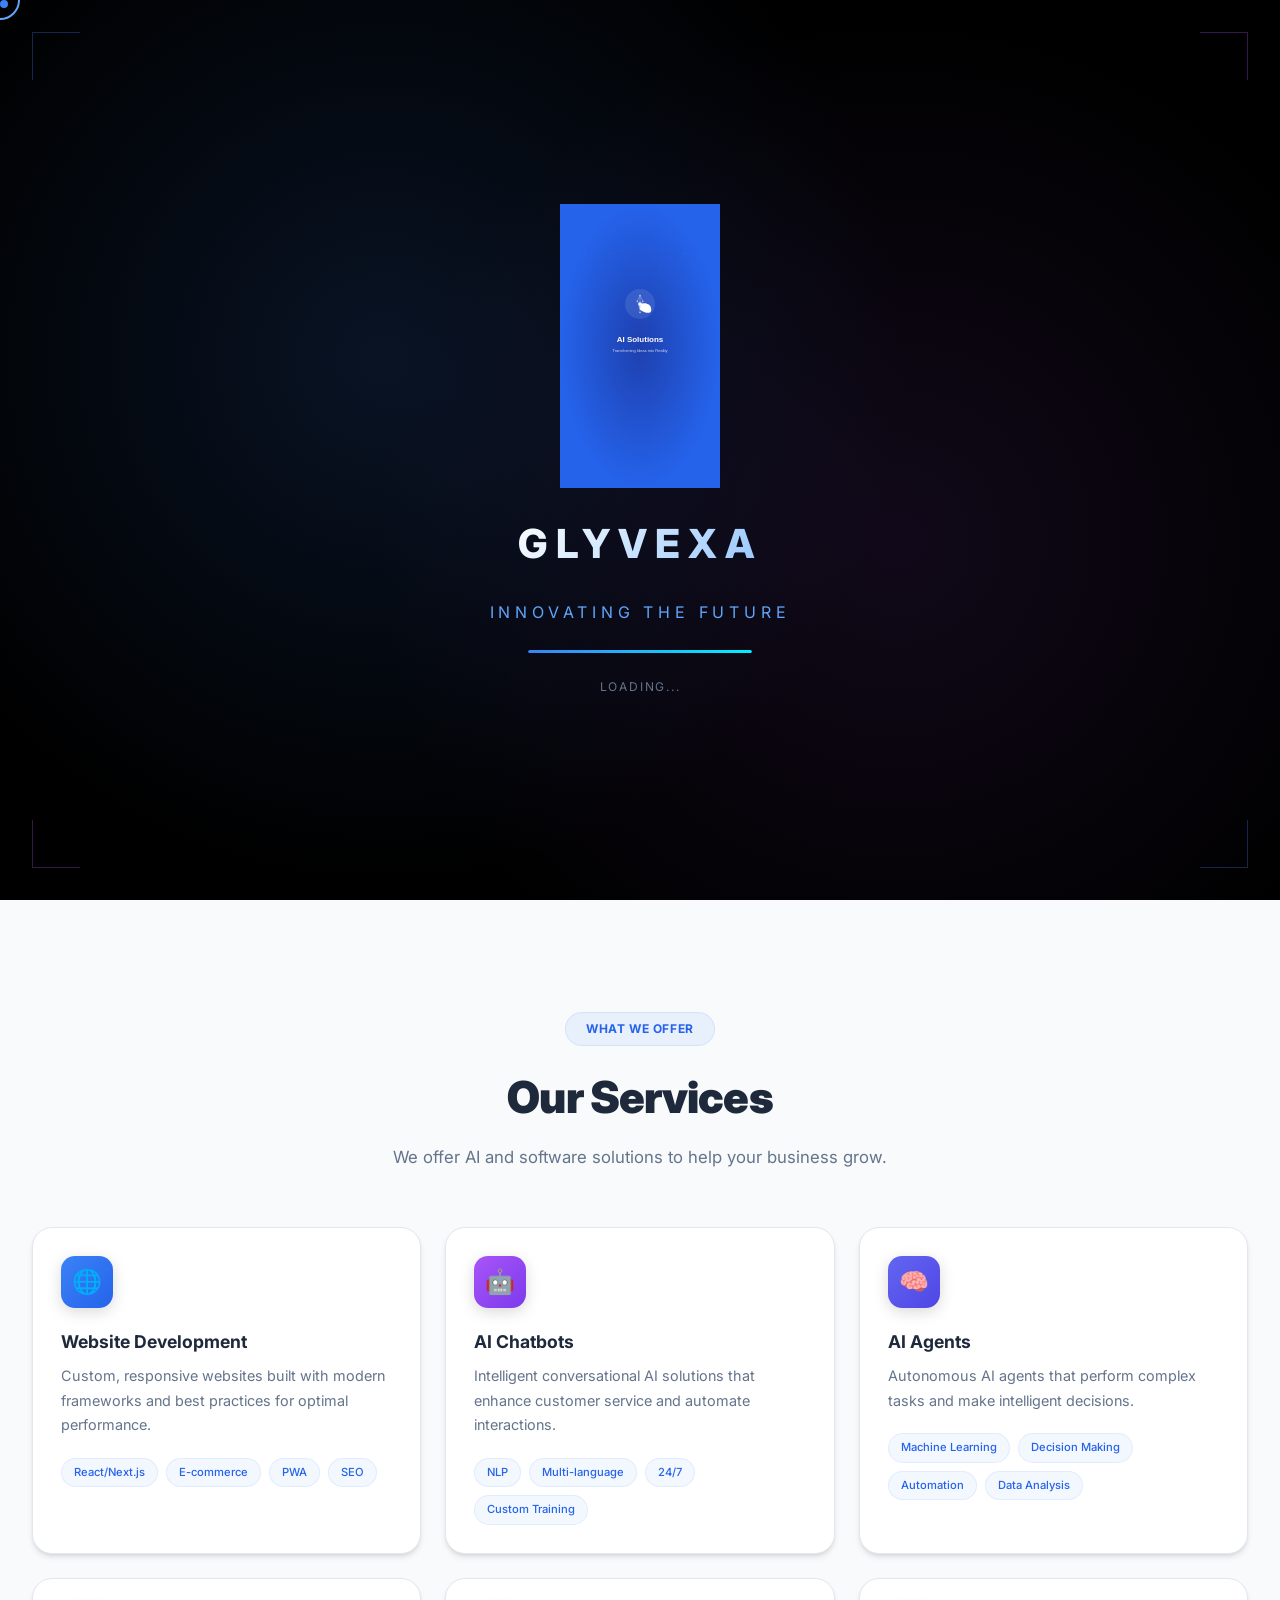
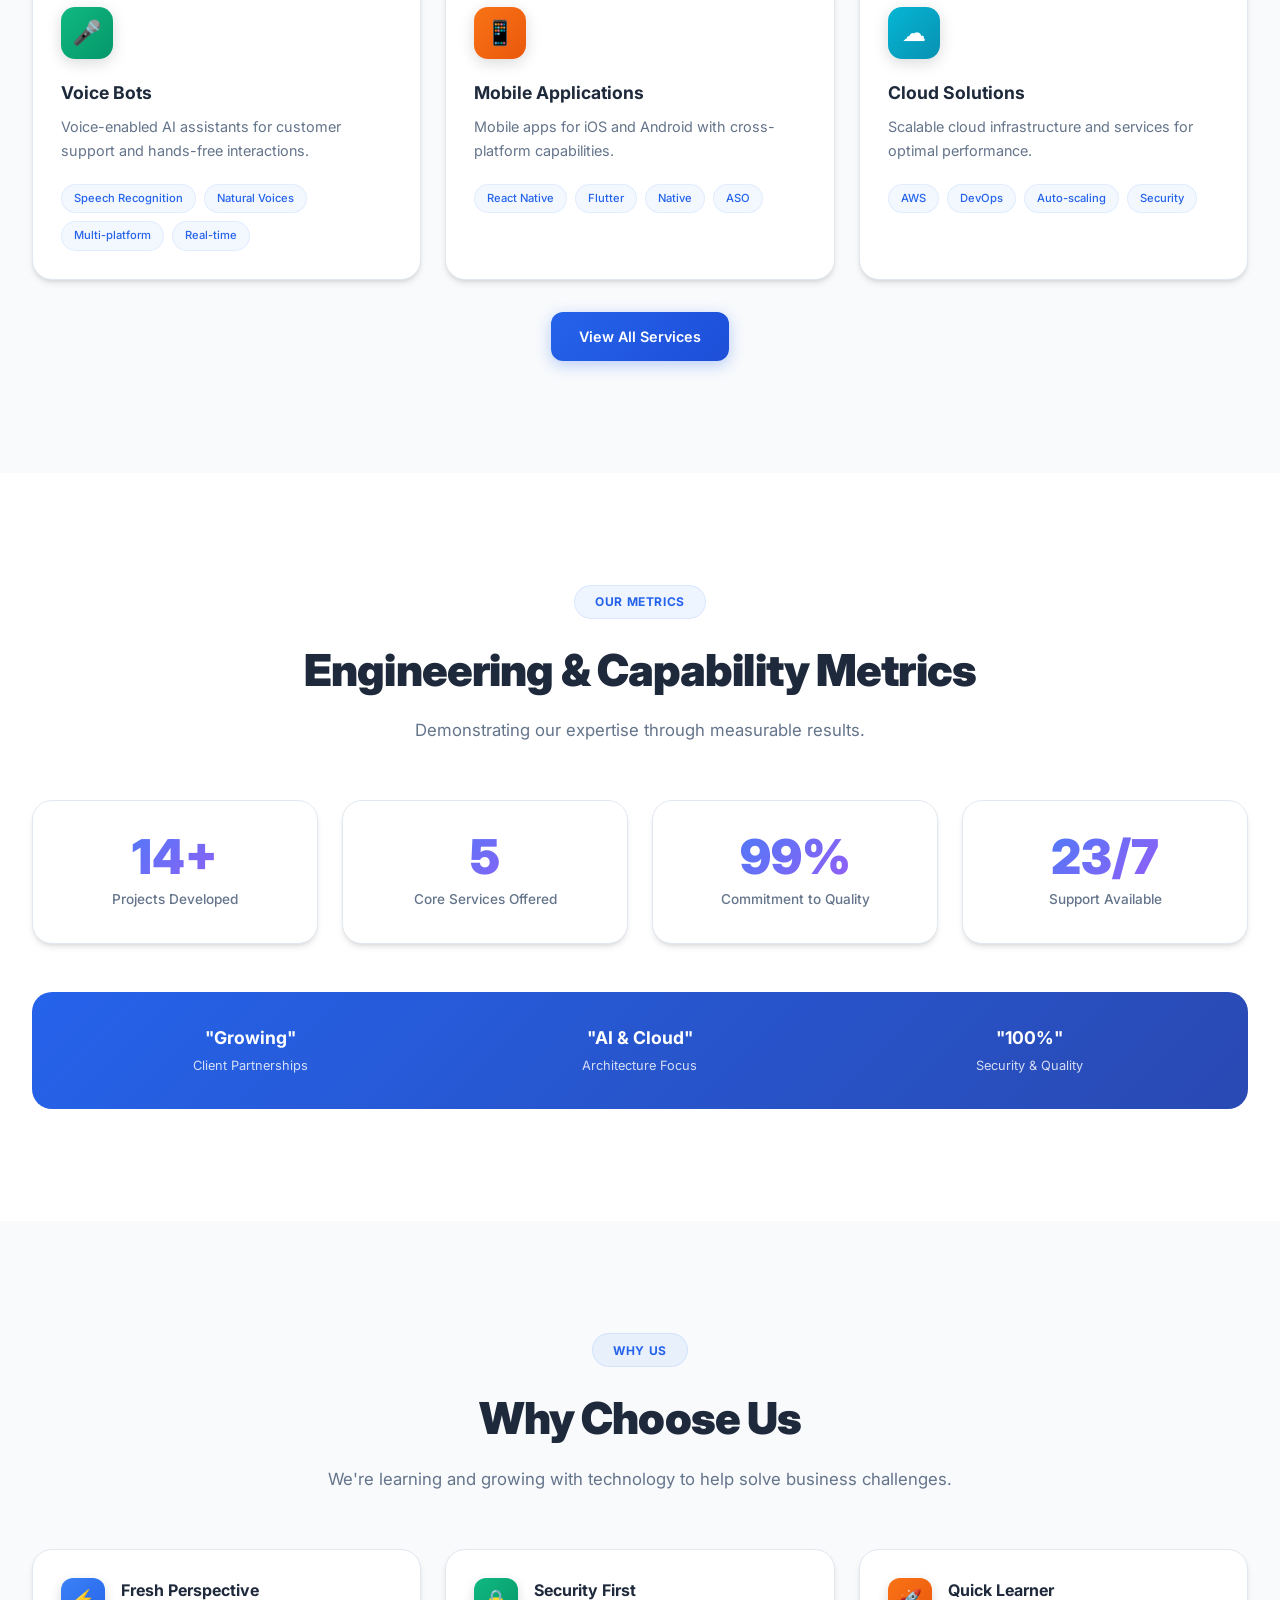
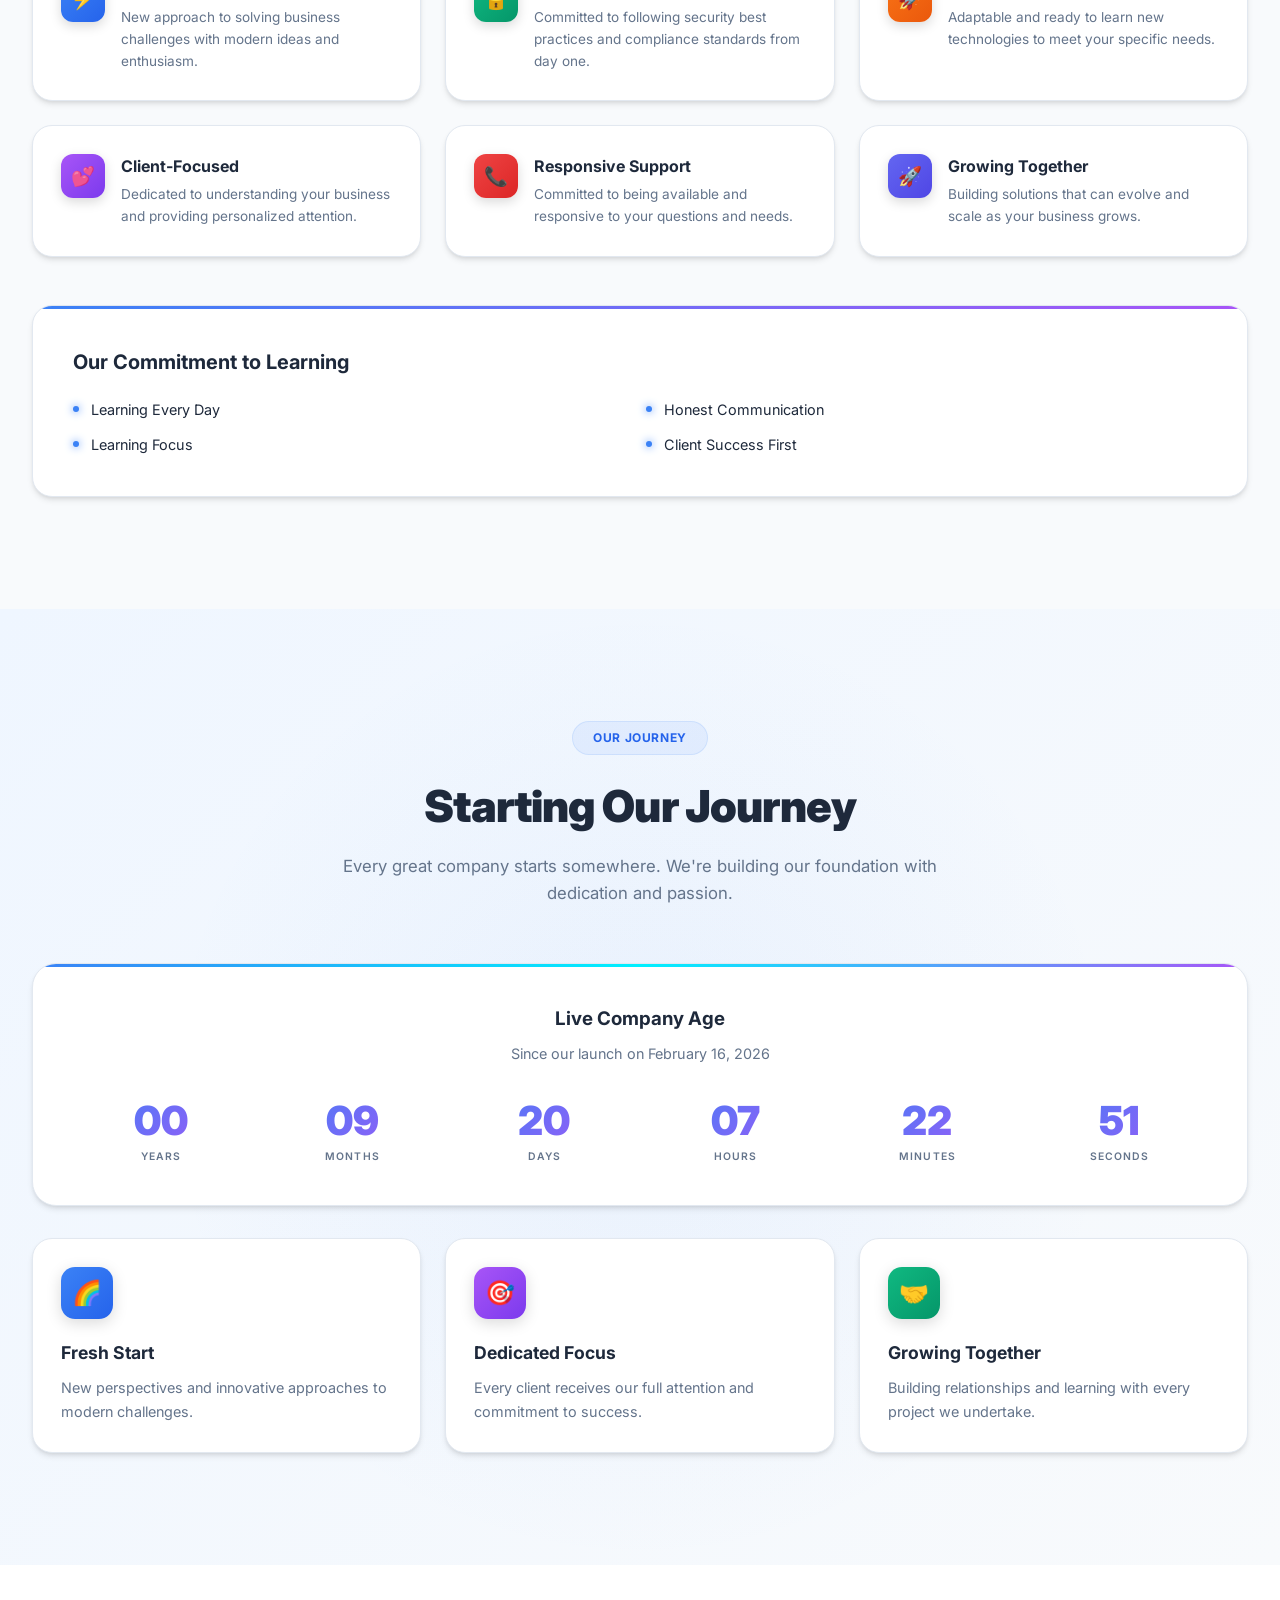
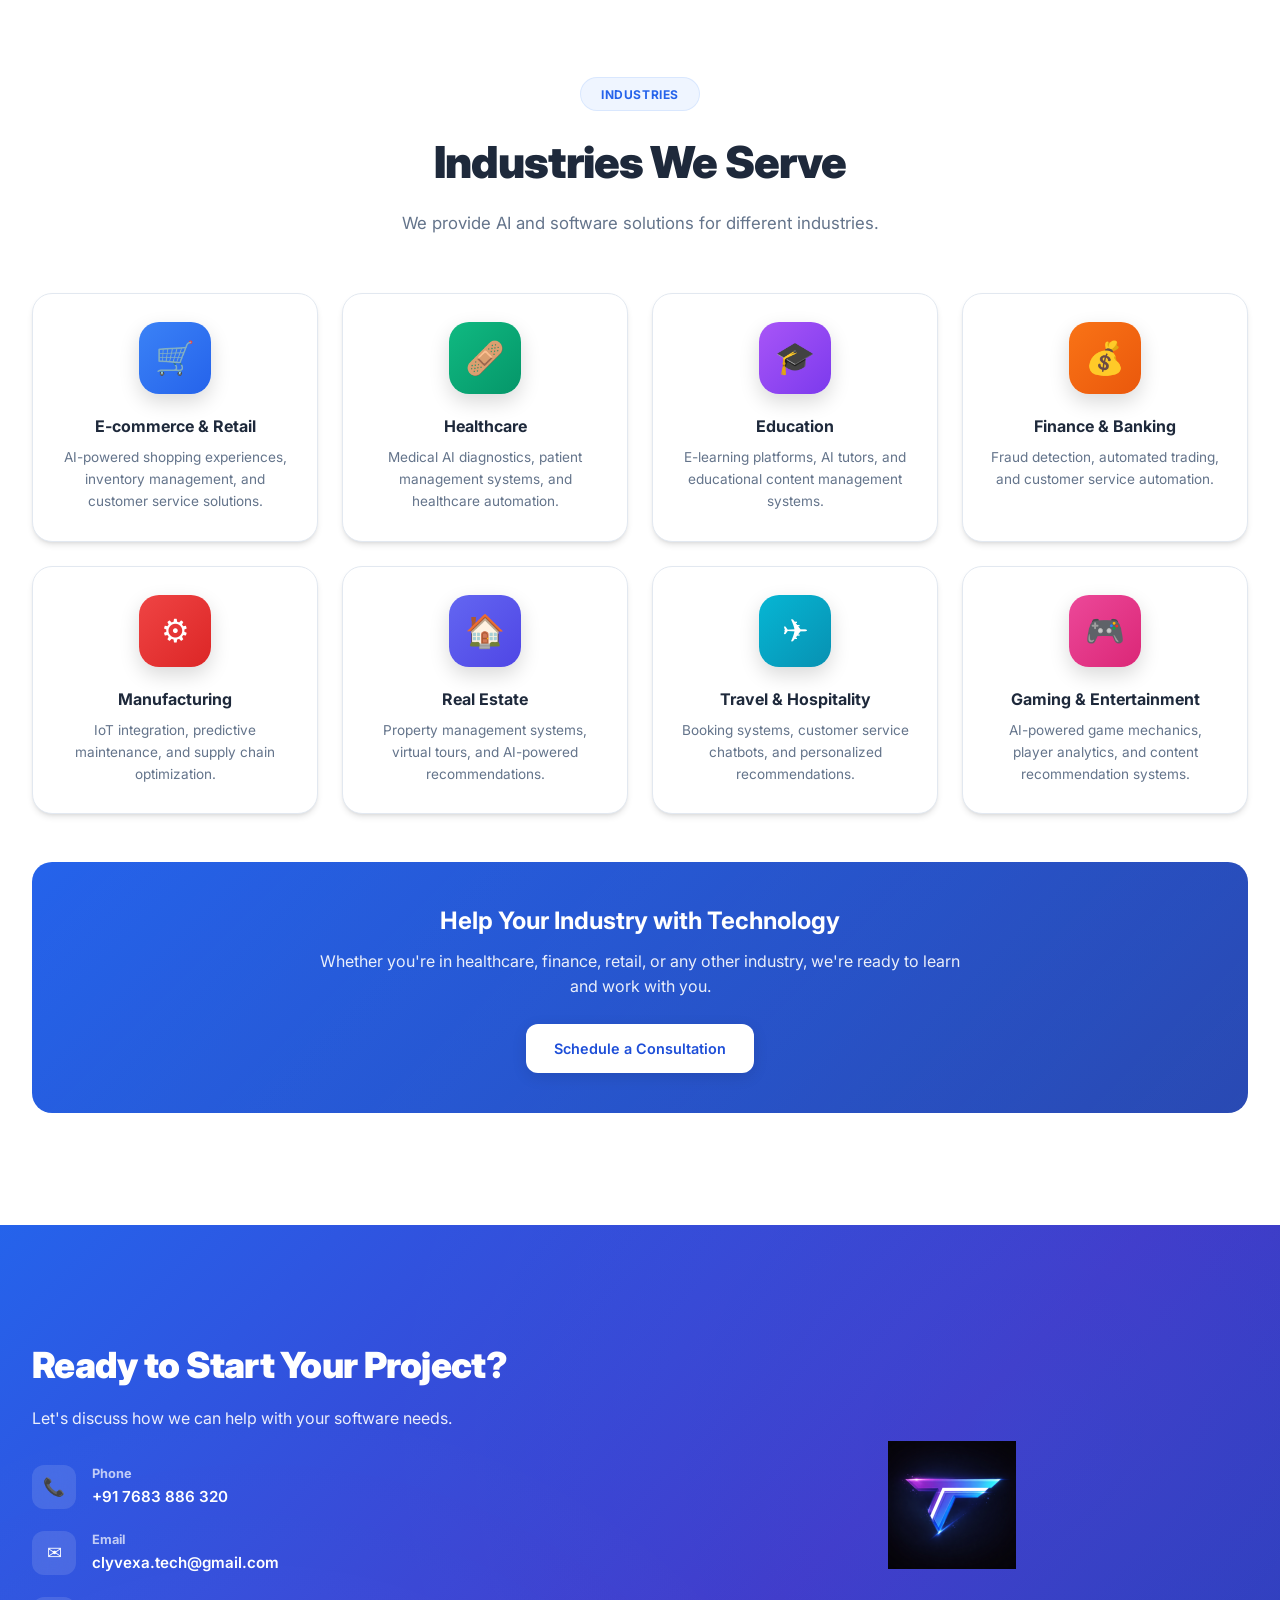
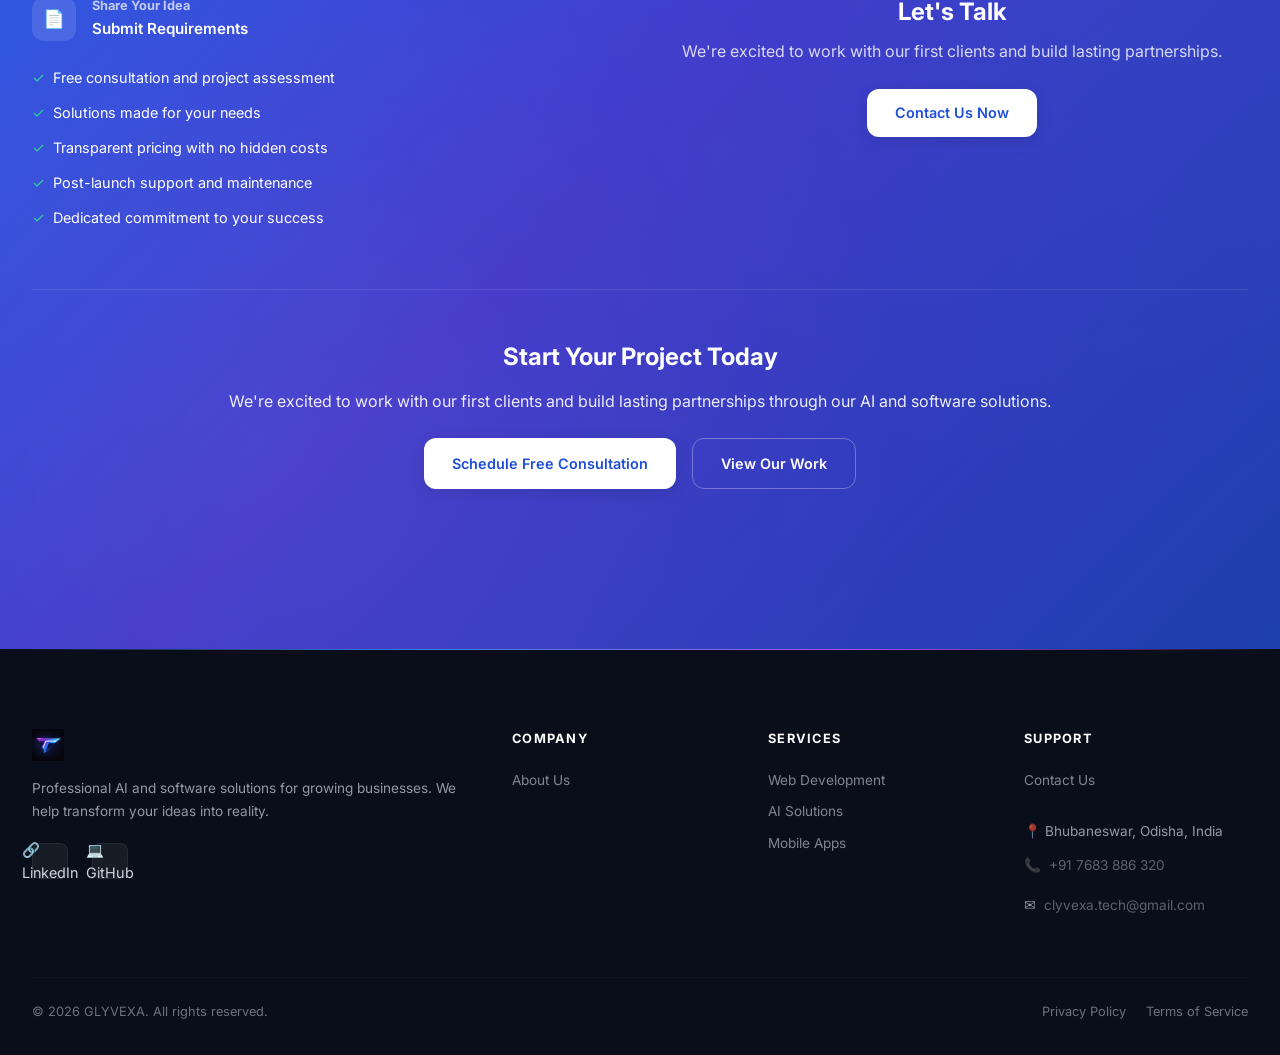
==== static-site/index.html @ 853bd747 "Initial commit - GLYVEXA static website" ====
<!DOCTYPE html>
<html lang="en" data-theme="light">
<head>
  <meta charset="UTF-8">
  <meta name="viewport" content="width=device-width, initial-scale=1.0">
  <title>GLYVEXA - Professional AI &amp; Software Solutions</title>
  <meta name="description" content="GLYVEXA delivers professional AI and software solutions including web development, AI chatbots, AI agents, voice bots, mobile apps, and cloud solutions.">
  <meta name="keywords" content="GLYVEXA, AI Solutions, Software Development, Web Development, AI Chatbots, Mobile Apps, Cloud Services, AI Agents, Voice Bots">
  <meta property="og:title" content="GLYVEXA - Professional AI & Software Solutions">
  <meta property="og:description" content="Professional AI and software solutions for growing businesses.">
  <meta property="og:image" content="images/logo.svg">
  <meta property="og:type" content="website">
  <meta name="twitter:card" content="summary_large_image">
  <link rel="icon" href="favicon.svg" type="image/svg+xml">
  <link rel="stylesheet" href="css/style.css">
</head>
<body>

<!-- Splash Screen -->
<div id="splash-screen" class="splash-screen">
  <div class="splash-corner tl"></div>
  <div class="splash-corner tr"></div>
  <div class="splash-corner bl"></div>
  <div class="splash-corner br"></div>
  <img src="images/splash-screen-640x1136.svg" alt="GLYVEXA" class="splash-logo">
  <div class="splash-title">GLYVEXA</div>
  <div class="splash-subtitle">Innovating the Future</div>
  <div class="splash-bar"><div class="splash-bar-inner"></div></div>
  <div class="splash-loading">Loading...</div>
</div>

<!-- Particles -->
<canvas id="particles"></canvas>

<!-- Floating Logo -->
<div class="floating-logo">
  <img src="images/small-logo.png" alt="">
</div>

<!-- Background Logo -->
<img src="images/logo.svg" alt="" class="bg-logo">

<!-- Header -->
<header class="header">
  <div class="container header-inner">
    <a href="index.html" class="header-logo">
      <img src="images/small-logo.png" alt="GLYVEXA">
      <span>GLYVEXA</span>
    </a>
    <nav class="header-nav">
      <a href="index.html" class="active">Home</a>
      <a href="services.html">Services</a>
      <a href="about.html">About</a>
      <a href="contact.html">Contact</a>
    </nav>
    <div class="header-actions">
      <button id="theme-toggle" class="theme-toggle" aria-label="Toggle theme">&#9790;</button>
      <button id="mobile-toggle" class="mobile-toggle" aria-label="Menu">&#9776;</button>
    </div>
  </div>
  <div id="mobile-menu" class="mobile-menu">
    <a href="index.html">Home</a>
    <a href="services.html">Services</a>
    <a href="about.html">About</a>
    <a href="contact.html">Contact</a>
  </div>
</header>

<!-- Hero Section -->
<section class="hero">
  <div class="container">
    <div class="hero-content">
      <div class="hero-badge">
        <span class="dot"></span>
        <span id="rotating-text" style="transition: opacity 0.35s, transform 0.35s;">Starting Our Journey</span>
      </div>
      <h1>Building <span class="gradient">Solutions</span> for Modern Businesses</h1>
      <p>We're a passionate company helping businesses with modern software solutions. We bring fresh perspectives, dedication, and a commitment to learning and growing with our clients.</p>
      <div class="hero-buttons">
        <a href="contact.html" class="btn btn-primary">Get Started Today</a>
        <a href="services.html" class="btn btn-outline">Our Services</a>
      </div>
      <div class="hero-features">
        <div class="hero-feature"><span class="check">&#10003;</span> Fresh perspectives</div>
        <div class="hero-feature"><span class="check">&#10003;</span> Dedicated focus</div>
        <div class="hero-feature"><span class="check">&#10003;</span> Modern approaches</div>
        <div class="hero-feature"><span class="check">&#10003;</span> Personal attention</div>
      </div>
    </div>
  </div>
  <img src="images/logo.svg" alt="" class="hero-logo">
  <div class="hero-glow"></div>
  <div class="hero-glow-2"></div>
</section>

<!-- Services Section -->
<section class="section" style="background: var(--bg-secondary);">
  <div class="container">
    <div class="section-header animate">
      <span class="badge">What We Offer</span>
      <h2>Our Services</h2>
      <p>We offer AI and software solutions to help your business grow.</p>
    </div>
    <div class="services-grid">
      <div class="card animate animate-delay-1">
        <div class="card-icon" style="background: linear-gradient(135deg, #3b82f6, #2563eb);">&#127760;</div>
        <h3>Website Development</h3>
        <p>Custom, responsive websites built with modern frameworks and best practices for optimal performance.</p>
        <div class="card-features">
          <span>React/Next.js</span><span>E-commerce</span><span>PWA</span><span>SEO</span>
        </div>
      </div>
      <div class="card animate animate-delay-2">
        <div class="card-icon" style="background: linear-gradient(135deg, #a855f7, #7c3aed);">&#129302;</div>
        <h3>AI Chatbots</h3>
        <p>Intelligent conversational AI solutions that enhance customer service and automate interactions.</p>
        <div class="card-features">
          <span>NLP</span><span>Multi-language</span><span>24/7</span><span>Custom Training</span>
        </div>
      </div>
      <div class="card animate animate-delay-3">
        <div class="card-icon" style="background: linear-gradient(135deg, #6366f1, #4f46e5);">&#129504;</div>
        <h3>AI Agents</h3>
        <p>Autonomous AI agents that perform complex tasks and make intelligent decisions.</p>
        <div class="card-features">
          <span>Machine Learning</span><span>Decision Making</span><span>Automation</span><span>Data Analysis</span>
        </div>
      </div>
      <div class="card animate animate-delay-4">
        <div class="card-icon" style="background: linear-gradient(135deg, #10b981, #059669);">&#127908;</div>
        <h3>Voice Bots</h3>
        <p>Voice-enabled AI assistants for customer support and hands-free interactions.</p>
        <div class="card-features">
          <span>Speech Recognition</span><span>Natural Voices</span><span>Multi-platform</span><span>Real-time</span>
        </div>
      </div>
      <div class="card animate animate-delay-5">
        <div class="card-icon" style="background: linear-gradient(135deg, #f97316, #ea580c);">&#128241;</div>
        <h3>Mobile Applications</h3>
        <p>Mobile apps for iOS and Android with cross-platform capabilities.</p>
        <div class="card-features">
          <span>React Native</span><span>Flutter</span><span>Native</span><span>ASO</span>
        </div>
      </div>
      <div class="card animate animate-delay-6">
        <div class="card-icon" style="background: linear-gradient(135deg, #06b6d4, #0891b2);">&#9729;</div>
        <h3>Cloud Solutions</h3>
        <p>Scalable cloud infrastructure and services for optimal performance.</p>
        <div class="card-features">
          <span>AWS</span><span>DevOps</span><span>Auto-scaling</span><span>Security</span>
        </div>
      </div>
    </div>
    <div style="text-align: center; margin-top: 2rem;" class="animate">
      <a href="services.html" class="btn btn-primary">View All Services</a>
    </div>
  </div>
</section>

<!-- Stats Section -->
<section class="section">
  <div class="container">
    <div class="section-header animate">
      <span class="badge">Our Metrics</span>
      <h2>Engineering &amp; Capability Metrics</h2>
      <p>Demonstrating our expertise through measurable results.</p>
    </div>
    <div class="stats-grid">
      <div class="card stat-card animate animate-delay-1">
        <div class="stat-number" data-count="15" data-suffix="+">0</div>
        <div class="stat-label">Projects Developed</div>
      </div>
      <div class="card stat-card animate animate-delay-2">
        <div class="stat-number" data-count="6" data-suffix="">0</div>
        <div class="stat-label">Core Services Offered</div>
      </div>
      <div class="card stat-card animate animate-delay-3">
        <div class="stat-number" data-count="100" data-suffix="%">0</div>
        <div class="stat-label">Commitment to Quality</div>
      </div>
      <div class="card stat-card animate animate-delay-4">
        <div class="stat-number" data-count="24" data-suffix="/7">0</div>
        <div class="stat-label">Support Available</div>
      </div>
    </div>
    <div class="stats-banner animate">
      <div class="stats-banner-item"><strong>"Growing"</strong><span>Client Partnerships</span></div>
      <div class="stats-banner-item"><strong>"AI &amp; Cloud"</strong><span>Architecture Focus</span></div>
      <div class="stats-banner-item"><strong>"100%"</strong><span>Security &amp; Quality</span></div>
    </div>
  </div>
</section>

<!-- Why Choose Us -->
<section class="section" style="background: var(--bg-secondary);">
  <div class="container">
    <div class="section-header animate">
      <span class="badge">Why Us</span>
      <h2>Why Choose Us</h2>
      <p>We're learning and growing with technology to help solve business challenges.</p>
    </div>
    <div class="reasons-grid">
      <div class="card animate animate-delay-1">
        <div class="reason-card">
          <div class="reason-icon" style="background: linear-gradient(135deg, #3b82f6, #2563eb);">&#9889;</div>
          <div>
            <h3>Fresh Perspective</h3>
            <p>New approach to solving business challenges with modern ideas and enthusiasm.</p>
          </div>
        </div>
      </div>
      <div class="card animate animate-delay-2">
        <div class="reason-card">
          <div class="reason-icon" style="background: linear-gradient(135deg, #10b981, #059669);">&#128274;</div>
          <div>
            <h3>Security First</h3>
            <p>Committed to following security best practices and compliance standards from day one.</p>
          </div>
        </div>
      </div>
      <div class="card animate animate-delay-3">
        <div class="reason-card">
          <div class="reason-icon" style="background: linear-gradient(135deg, #f97316, #ea580c);">&#128640;</div>
          <div>
            <h3>Quick Learner</h3>
            <p>Adaptable and ready to learn new technologies to meet your specific needs.</p>
          </div>
        </div>
      </div>
      <div class="card animate animate-delay-4">
        <div class="reason-card">
          <div class="reason-icon" style="background: linear-gradient(135deg, #a855f7, #7c3aed);">&#128149;</div>
          <div>
            <h3>Client-Focused</h3>
            <p>Dedicated to understanding your business and providing personalized attention.</p>
          </div>
        </div>
      </div>
      <div class="card animate animate-delay-5">
        <div class="reason-card">
          <div class="reason-icon" style="background: linear-gradient(135deg, #ef4444, #dc2626);">&#128222;</div>
          <div>
            <h3>Responsive Support</h3>
            <p>Committed to being available and responsive to your questions and needs.</p>
          </div>
        </div>
      </div>
      <div class="card animate animate-delay-6">
        <div class="reason-card">
          <div class="reason-icon" style="background: linear-gradient(135deg, #6366f1, #4f46e5);">&#128640;</div>
          <div>
            <h3>Growing Together</h3>
            <p>Building solutions that can evolve and scale as your business grows.</p>
          </div>
        </div>
      </div>
    </div>
    <div class="commitment-box animate">
      <h3>Our Commitment to Learning</h3>
      <div class="commitment-list">
        <div class="commitment-item"><span class="dot"></span> Learning Every Day</div>
        <div class="commitment-item"><span class="dot"></span> Honest Communication</div>
        <div class="commitment-item"><span class="dot"></span> Learning Focus</div>
        <div class="commitment-item"><span class="dot"></span> Client Success First</div>
      </div>
    </div>
  </div>
</section>

<!-- Website Age Section -->
<section class="section age-section">
  <div class="container">
    <div class="section-header animate">
      <span class="badge">Our Journey</span>
      <h2>Starting Our Journey</h2>
      <p>Every great company starts somewhere. We're building our foundation with dedication and passion.</p>
    </div>
    <div class="age-counter-card animate">
      <h3 style="margin-bottom: 0.5rem;">Live Company Age</h3>
      <p style="color: var(--text-secondary); font-size: 0.9rem;">Since our launch on February 16, 2026</p>
      <div class="age-counter-grid">
        <div class="age-unit">
          <div class="age-number" id="age-years">00</div>
          <div class="age-label">Years</div>
        </div>
        <div class="age-unit">
          <div class="age-number" id="age-months">00</div>
          <div class="age-label">Months</div>
        </div>
        <div class="age-unit">
          <div class="age-number" id="age-days">00</div>
          <div class="age-label">Days</div>
        </div>
        <div class="age-unit">
          <div class="age-number" id="age-hours">00</div>
          <div class="age-label">Hours</div>
        </div>
        <div class="age-unit">
          <div class="age-number" id="age-minutes">00</div>
          <div class="age-label">Minutes</div>
        </div>
        <div class="age-unit">
          <div class="age-number" id="age-seconds">00</div>
          <div class="age-label">Seconds</div>
        </div>
      </div>
    </div>
    <div class="age-features">
      <div class="card animate animate-delay-2">
        <div class="card-icon" style="background: linear-gradient(135deg, #3b82f6, #2563eb);">&#127752;</div>
        <h3>Fresh Start</h3>
        <p>New perspectives and innovative approaches to modern challenges.</p>
      </div>
      <div class="card animate animate-delay-3">
        <div class="card-icon" style="background: linear-gradient(135deg, #a855f7, #7c3aed);">&#127919;</div>
        <h3>Dedicated Focus</h3>
        <p>Every client receives our full attention and commitment to success.</p>
      </div>
      <div class="card animate animate-delay-4">
        <div class="card-icon" style="background: linear-gradient(135deg, #10b981, #059669);">&#129309;</div>
        <h3>Growing Together</h3>
        <p>Building relationships and learning with every project we undertake.</p>
      </div>
    </div>
  </div>
</section>

<!-- Industries Section -->
<section class="section">
  <div class="container">
    <div class="section-header animate">
      <span class="badge">Industries</span>
      <h2>Industries We Serve</h2>
      <p>We provide AI and software solutions for different industries.</p>
    </div>
    <div class="industries-grid">
      <div class="card industry-card animate animate-delay-1">
        <div class="icon-wrap" style="background: linear-gradient(135deg, #3b82f6, #2563eb);">&#128722;</div>
        <h3>E-commerce &amp; Retail</h3>
        <p>AI-powered shopping experiences, inventory management, and customer service solutions.</p>
      </div>
      <div class="card industry-card animate animate-delay-2">
        <div class="icon-wrap" style="background: linear-gradient(135deg, #10b981, #059669);">&#129657;</div>
        <h3>Healthcare</h3>
        <p>Medical AI diagnostics, patient management systems, and healthcare automation.</p>
      </div>
      <div class="card industry-card animate animate-delay-3">
        <div class="icon-wrap" style="background: linear-gradient(135deg, #a855f7, #7c3aed);">&#127891;</div>
        <h3>Education</h3>
        <p>E-learning platforms, AI tutors, and educational content management systems.</p>
      </div>
      <div class="card industry-card animate animate-delay-4">
        <div class="icon-wrap" style="background: linear-gradient(135deg, #f97316, #ea580c);">&#128176;</div>
        <h3>Finance &amp; Banking</h3>
        <p>Fraud detection, automated trading, and customer service automation.</p>
      </div>
      <div class="card industry-card animate animate-delay-5">
        <div class="icon-wrap" style="background: linear-gradient(135deg, #ef4444, #dc2626);">&#9881;</div>
        <h3>Manufacturing</h3>
        <p>IoT integration, predictive maintenance, and supply chain optimization.</p>
      </div>
      <div class="card industry-card animate animate-delay-6">
        <div class="icon-wrap" style="background: linear-gradient(135deg, #6366f1, #4f46e5);">&#127968;</div>
        <h3>Real Estate</h3>
        <p>Property management systems, virtual tours, and AI-powered recommendations.</p>
      </div>
      <div class="card industry-card animate animate-delay-5">
        <div class="icon-wrap" style="background: linear-gradient(135deg, #06b6d4, #0891b2);">&#9992;</div>
        <h3>Travel &amp; Hospitality</h3>
        <p>Booking systems, customer service chatbots, and personalized recommendations.</p>
      </div>
      <div class="card industry-card animate animate-delay-6">
        <div class="icon-wrap" style="background: linear-gradient(135deg, #ec4899, #db2777);">&#127918;</div>
        <h3>Gaming &amp; Entertainment</h3>
        <p>AI-powered game mechanics, player analytics, and content recommendation systems.</p>
      </div>
    </div>
    <div class="industry-banner animate">
      <h3>Help Your Industry with Technology</h3>
      <p>Whether you're in healthcare, finance, retail, or any other industry, we're ready to learn and work with you.</p>
      <a href="contact.html" class="btn btn-white">Schedule a Consultation</a>
    </div>
  </div>
</section>

<!-- CTA Section -->
<section class="section cta-section">
  <div class="container">
    <div class="cta-grid">
      <div class="cta-info animate">
        <h2>Ready to Start Your Project?</h2>
        <p>Let's discuss how we can help with your software needs.</p>
        <div class="cta-contact-item">
          <div class="cta-contact-icon">&#128222;</div>
          <div class="cta-contact-text">
            <strong>Phone</strong>
            <span><a href="tel:+917683886320">+91 7683 886 320</a></span>
          </div>
        </div>
        <div class="cta-contact-item">
          <div class="cta-contact-icon">&#9993;</div>
          <div class="cta-contact-text">
            <strong>Email</strong>
            <span><a href="mailto:clyvexa.tech@gmail.com">clyvexa.tech@gmail.com</a></span>
          </div>
        </div>
        <div class="cta-contact-item">
          <div class="cta-contact-icon">&#128196;</div>
          <div class="cta-contact-text">
            <strong>Share Your Idea</strong>
            <span><a href="https://docs.google.com/forms/d/e/1FAIpQLSfRLV1StnhsYEWASYlw9BlosTV95c-tl0pqxHNhIfua_YRS5w/viewform?usp=publish-editor" target="_blank" rel="noopener">Submit Requirements</a></span>
          </div>
        </div>
        <ul class="cta-features" style="margin-top: 1.5rem;">
          <li><span class="check">&#10003;</span> Free consultation and project assessment</li>
          <li><span class="check">&#10003;</span> Solutions made for your needs</li>
          <li><span class="check">&#10003;</span> Transparent pricing with no hidden costs</li>
          <li><span class="check">&#10003;</span> Post-launch support and maintenance</li>
          <li><span class="check">&#10003;</span> Dedicated commitment to your success</li>
        </ul>
      </div>
      <div class="animate animate-delay-2" style="display: flex; align-items: center; justify-content: center;">
        <div style="text-align: center;">
          <img src="images/small-logo.png" alt="GLYVEXA" style="width: 8rem; margin: 0 auto 1.5rem;">
          <h3 style="font-size: 1.5rem; font-weight: 700; margin-bottom: 0.5rem;">Let's Talk</h3>
          <p style="opacity: 0.8; margin-bottom: 1.5rem;">We're excited to work with our first clients and build lasting partnerships.</p>
          <a href="contact.html" class="btn btn-white">Contact Us Now</a>
        </div>
      </div>
    </div>
    <div class="bottom-cta animate">
      <h3>Start Your Project Today</h3>
      <p>We're excited to work with our first clients and build lasting partnerships through our AI and software solutions.</p>
      <div class="bottom-cta-buttons">
        <a href="contact.html" class="btn btn-white">Schedule Free Consultation</a>
        <a href="services.html" class="btn btn-outline" style="border-color: rgba(255,255,255,0.3); color: #fff;">View Our Work</a>
      </div>
    </div>
  </div>
</section>

<!-- Footer -->
<footer class="footer">
  <div class="container">
    <div class="footer-grid">
      <div class="footer-brand">
        <img src="images/small-logo.png" alt="GLYVEXA">
        <p>Professional AI and software solutions for growing businesses. We help transform your ideas into reality.</p>
        <div class="footer-social">
          <a href="https://www.linkedin.com/in/debadattaa-jena-a13a72300" target="_blank" rel="noopener" title="LinkedIn">&#128279; LinkedIn</a>
          <a href="https://github.com/Debadatta-jena" target="_blank" rel="noopener" title="GitHub">&#128187; GitHub</a>
        </div>
      </div>
      <div class="footer-col">
        <h4>Company</h4>
        <a href="about.html">About Us</a>
      </div>
      <div class="footer-col">
        <h4>Services</h4>
        <a href="services.html">Web Development</a>
        <a href="services.html">AI Solutions</a>
        <a href="services.html">Mobile Apps</a>
      </div>
      <div class="footer-col">
        <h4>Support</h4>
        <a href="contact.html">Contact Us</a>
        <div class="footer-contact">
          <div class="footer-contact-item">&#128205; Bhubaneswar, Odisha, India</div>
          <div class="footer-contact-item">&#128222; <a href="tel:+917683886320">+91 7683 886 320</a></div>
          <div class="footer-contact-item">&#9993; <a href="mailto:clyvexa.tech@gmail.com">clyvexa.tech@gmail.com</a></div>
        </div>
      </div>
    </div>
    <div class="footer-bottom">
      <span>&copy; 2026 GLYVEXA. All rights reserved.</span>
      <span>
        <a href="privacy.html" style="margin-right: 1rem;">Privacy Policy</a>
        <a href="terms.html">Terms of Service</a>
      </span>
    </div>
  </div>
</footer>

<script src="js/age-counter.js"></script>
<script src="js/main.js"></script>
</body>
</html>
---- static-site/css/style.css ----
/* ===== GLYVEXA — Advanced UI Styles ===== */

@import url('https://fonts.googleapis.com/css2?family=Inter:wght@300;400;500;600;700;800;900&display=swap');

/* --- Variables --- */
:root {
  --primary-50: #eff6ff; --primary-100: #dbeafe; --primary-200: #bfdbfe;
  --primary-300: #93c5fd; --primary-400: #60a5fa; --primary-500: #3b82f6;
  --primary-600: #2563eb; --primary-700: #1d4ed8; --primary-800: #1e40af; --primary-900: #1e3a8a;
  --secondary-50: #f8fafc; --secondary-100: #f1f5f9; --secondary-200: #e2e8f0;
  --secondary-300: #cbd5e1; --secondary-400: #94a3b8; --secondary-500: #64748b;
  --secondary-600: #475569; --secondary-700: #334155; --secondary-800: #1e293b; --secondary-900: #0f172a;
  --neon-cyan: #00f0ff; --neon-purple: #a855f7; --neon-pink: #ec4899;
  --font: 'Inter', -apple-system, BlinkMacSystemFont, 'Segoe UI', sans-serif;
  --bg: #ffffff; --bg-secondary: #f8fafc; --text: #1e293b; --text-secondary: #64748b;
  --border: #e2e8f0; --card-bg: #ffffff;
  --card-shadow: 0 4px 6px -1px rgba(0,0,0,0.1), 0 2px 4px -2px rgba(0,0,0,0.1);
  --card-shadow-hover: 0 25px 50px -12px rgba(0,0,0,0.15);
  --header-bg: rgba(255,255,255,0.7); --header-border: rgba(226,232,240,0.8);
}
[data-theme="dark"] {
  --bg: #0a0e1a; --bg-secondary: #111827; --text: #f1f5f9; --text-secondary: #94a3b8;
  --border: #1e293b; --card-bg: rgba(30,41,59,0.6);
  --card-shadow: 0 4px 20px rgba(0,0,0,0.4);
  --card-shadow-hover: 0 25px 50px rgba(0,0,0,0.5);
  --header-bg: rgba(10,14,26,0.7); --header-border: rgba(30,41,59,0.8);
}

/* --- Reset --- */
*, *::before, *::after { box-sizing: border-box; margin: 0; padding: 0; }
html { scroll-behavior: smooth; }
body {
  font-family: var(--font); background: var(--bg); color: var(--text);
  line-height: 1.6; overflow-x: hidden; transition: background 0.4s, color 0.4s;
}
a { color: inherit; text-decoration: none; }
img { max-width: 100%; height: auto; display: block; }
ul { list-style: none; }

/* --- Custom Cursor --- */
.cursor-dot {
  width: 8px; height: 8px; background: var(--primary-500);
  border-radius: 50%; position: fixed; top: 0; left: 0;
  pointer-events: none; z-index: 99999; transition: transform 0.1s;
  mix-blend-mode: difference;
}
.cursor-ring {
  width: 40px; height: 40px; border: 2px solid var(--primary-400);
  border-radius: 50%; position: fixed; top: 0; left: 0;
  pointer-events: none; z-index: 99998; transition: transform 0.15s, width 0.3s, height 0.3s, border-color 0.3s;
  transform: translate(-50%, -50%);
}
.cursor-ring.hover { width: 60px; height: 60px; border-color: var(--neon-cyan); }
@media (max-width: 768px) { .cursor-dot, .cursor-ring { display: none; } }

/* --- Particle Canvas --- */
#particles { position: fixed; inset: 0; z-index: 0; pointer-events: none; }

/* --- Scrollbar --- */
::-webkit-scrollbar { width: 6px; }
::-webkit-scrollbar-track { background: transparent; }
::-webkit-scrollbar-thumb { background: var(--primary-500); border-radius: 999px; }

/* --- Container --- */
.container { max-width: 1280px; margin: 0 auto; padding: 0 1rem; }
@media (min-width: 640px) { .container { padding: 0 1.5rem; } }
@media (min-width: 1024px) { .container { padding: 0 2rem; } }

/* --- Section --- */
.section { padding: 5rem 0; position: relative; }
@media (min-width: 1024px) { .section { padding: 7rem 0; } }

/* --- Splash Screen --- */
.splash-screen {
  position: fixed; inset: 0; z-index: 9999;
  background: #000; display: flex; align-items: center; justify-content: center;
  flex-direction: column; gap: 1.5rem; opacity: 1; transition: opacity 1s ease, visibility 1s;
}
.splash-screen.hide { opacity: 0; visibility: hidden; }
.splash-screen::before {
  content: ''; position: absolute; inset: 0;
  background: radial-gradient(circle at 30% 40%, rgba(59,130,246,0.15), transparent 50%),
              radial-gradient(circle at 70% 60%, rgba(168,85,247,0.1), transparent 50%);
}
.splash-logo { width: 10rem; height: auto; animation: splashPulse 2s ease-in-out infinite; position: relative; z-index: 1; }
.splash-title {
  color: #fff; font-size: 2.5rem; font-weight: 800; letter-spacing: 0.2em;
  opacity: 0; animation: typeIn 1s 0.5s forwards; position: relative; z-index: 1;
  background: linear-gradient(135deg, #fff, var(--primary-300));
  -webkit-background-clip: text; -webkit-text-fill-color: transparent; background-clip: text;
}
.splash-subtitle {
  color: var(--primary-400); font-size: 1rem; letter-spacing: 0.3em; text-transform: uppercase;
  opacity: 0; animation: fadeSlideUp 0.8s 1.5s forwards; position: relative; z-index: 1;
}
.splash-bar { width: 14rem; height: 3px; background: rgba(255,255,255,0.1); border-radius: 999px; overflow: hidden; opacity: 0; animation: fadeSlideUp 0.5s 2s forwards; position: relative; z-index: 1; }
.splash-bar-inner { height: 100%; width: 0; background: linear-gradient(90deg, var(--primary-500), var(--neon-cyan)); border-radius: 999px; animation: loadBar 5s linear forwards; box-shadow: 0 0 20px var(--primary-500); }
.splash-loading { color: #64748b; font-size: 0.75rem; letter-spacing: 0.15em; text-transform: uppercase; opacity: 0; animation: fadeSlideUp 0.5s 2s forwards; position: relative; z-index: 1; }
.splash-corner { position: absolute; width: 3rem; height: 3rem; opacity: 0; animation: fadeSlideUp 0.5s 0.5s forwards; }
.splash-corner.tl { top: 2rem; left: 2rem; border-top: 1px solid rgba(59,130,246,0.3); border-left: 1px solid rgba(59,130,246,0.3); }
.splash-corner.tr { top: 2rem; right: 2rem; border-top: 1px solid rgba(168,85,247,0.3); border-right: 1px solid rgba(168,85,247,0.3); }
.splash-corner.bl { bottom: 2rem; left: 2rem; border-bottom: 1px solid rgba(168,85,247,0.3); border-left: 1px solid rgba(168,85,247,0.3); }
.splash-corner.br { bottom: 2rem; right: 2rem; border-bottom: 1px solid rgba(59,130,246,0.3); border-right: 1px solid rgba(59,130,246,0.3); }

/* --- Header --- */
.header {
  position: fixed; top: 0; left: 0; right: 0; z-index: 100;
  background: var(--header-bg); backdrop-filter: blur(20px) saturate(180%);
  border-bottom: 1px solid var(--header-border); transition: all 0.3s;
}
.header-inner { display: flex; align-items: center; justify-content: space-between; height: 4rem; }
.header-logo { display: flex; align-items: center; gap: 0.75rem; }
.header-logo img { height: 2rem; width: auto; }
.header-logo span { font-size: 1.15rem; font-weight: 800; background: linear-gradient(135deg, var(--primary-600), var(--neon-purple)); -webkit-background-clip: text; -webkit-text-fill-color: transparent; background-clip: text; }
.header-nav { display: none; gap: 0.25rem; }
@media (min-width: 768px) { .header-nav { display: flex; } }
.header-nav a {
  font-size: 0.85rem; font-weight: 500; color: var(--text-secondary);
  padding: 0.5rem 1rem; border-radius: 999px; transition: all 0.3s; position: relative;
}
.header-nav a:hover { color: var(--primary-600); background: rgba(59,130,246,0.08); }
.header-nav a.active { color: var(--primary-600); background: rgba(59,130,246,0.1); }
.header-actions { display: flex; align-items: center; gap: 0.5rem; }
.theme-toggle {
  width: 2.25rem; height: 2.25rem; border-radius: 50%;
  border: 1px solid var(--border); background: var(--bg);
  display: flex; align-items: center; justify-content: center;
  cursor: pointer; font-size: 0.95rem; transition: all 0.3s;
}
.theme-toggle:hover { border-color: var(--primary-500); box-shadow: 0 0 15px rgba(59,130,246,0.2); transform: rotate(30deg); }
.mobile-toggle {
  display: flex; width: 2.25rem; height: 2.25rem; border-radius: 50%;
  border: 1px solid var(--border); background: var(--bg);
  align-items: center; justify-content: center; cursor: pointer; font-size: 1.1rem; transition: all 0.3s;
}
@media (min-width: 768px) { .mobile-toggle { display: none; } }
.mobile-menu {
  position: fixed; top: 4rem; left: 0; right: 0; bottom: 0;
  background: var(--bg); padding: 1.5rem; display: none;
  flex-direction: column; gap: 0.5rem; z-index: 99;
  backdrop-filter: blur(20px);
}
.mobile-menu.open { display: flex; animation: slideDown 0.3s ease; }
.mobile-menu a {
  display: block; padding: 0.75rem 1rem; border-radius: 0.75rem;
  font-weight: 500; color: var(--text); transition: all 0.2s;
}
.mobile-menu a:hover { background: rgba(59,130,246,0.08); color: var(--primary-600); }

/* --- Hero --- */
.hero {
  min-height: 100vh; display: flex; align-items: center;
  background: var(--bg); padding-top: 5rem; position: relative; overflow: hidden;
}
.hero::before {
  content: ''; position: absolute; inset: 0;
  background: radial-gradient(ellipse at 20% 50%, rgba(59,130,246,0.08), transparent 50%),
              radial-gradient(ellipse at 80% 50%, rgba(168,85,247,0.06), transparent 50%);
}
[data-theme="dark"] .hero::before {
  background: radial-gradient(ellipse at 20% 50%, rgba(59,130,246,0.12), transparent 50%),
              radial-gradient(ellipse at 80% 50%, rgba(168,85,247,0.08), transparent 50%);
}
.hero-content { max-width: 42rem; position: relative; z-index: 1; }
.hero-badge {
  display: inline-flex; align-items: center; gap: 0.5rem;
  background: rgba(59,130,246,0.08); color: var(--primary-600);
  padding: 0.5rem 1.25rem; border-radius: 999px; font-size: 0.8rem;
  font-weight: 600; margin-bottom: 2rem; border: 1px solid rgba(59,130,246,0.15);
  animation: bounceY 2s ease-in-out infinite;
}
.hero-badge .dot { width: 6px; height: 6px; background: var(--primary-500); border-radius: 50%; animation: pulse 1.5s infinite; box-shadow: 0 0 8px var(--primary-500); }
.hero h1 { font-size: 3rem; font-weight: 900; line-height: 1.1; margin-bottom: 1.5rem; letter-spacing: -0.02em; }
@media (min-width: 768px) { .hero h1 { font-size: 4rem; } }
.hero h1 .gradient {
  background: linear-gradient(135deg, var(--primary-500), var(--neon-purple), var(--neon-cyan));
  background-size: 200% 200%; animation: gradient 4s ease infinite;
  -webkit-background-clip: text; -webkit-text-fill-color: transparent; background-clip: text;
}
.hero p { font-size: 1.1rem; color: var(--text-secondary); margin-bottom: 2.5rem; max-width: 36rem; line-height: 1.8; }
.hero-buttons { display: flex; gap: 1rem; flex-wrap: wrap; margin-bottom: 3rem; }
.hero-features { display: grid; grid-template-columns: 1fr 1fr; gap: 0.75rem; }
.hero-feature { display: flex; align-items: center; gap: 0.5rem; font-size: 0.85rem; color: var(--text-secondary); }
.hero-feature .check { color: #10b981; font-weight: 700; }
.hero-glow {
  position: absolute; right: 10%; top: 30%; width: 30rem; height: 30rem;
  background: radial-gradient(circle, rgba(59,130,246,0.12), transparent 70%);
  border-radius: 50%; filter: blur(60px); pointer-events: none; animation: float 8s ease-in-out infinite;
}
.hero-glow-2 {
  position: absolute; left: 5%; bottom: 20%; width: 20rem; height: 20rem;
  background: radial-gradient(circle, rgba(168,85,247,0.08), transparent 70%);
  border-radius: 50%; filter: blur(50px); pointer-events: none; animation: float 10s 2s ease-in-out infinite;
}

/* --- Buttons --- */
.btn {
  display: inline-flex; align-items: center; justify-content: center;
  gap: 0.5rem; padding: 0.8rem 1.75rem; border-radius: 0.75rem;
  font-weight: 600; font-size: 0.9rem; cursor: pointer;
  transition: all 0.3s cubic-bezier(0.4, 0, 0.2, 1); border: none; font-family: var(--font);
  position: relative; overflow: hidden;
}
.btn::after {
  content: ''; position: absolute; inset: 0;
  background: linear-gradient(135deg, rgba(255,255,255,0.1), transparent);
  opacity: 0; transition: opacity 0.3s;
}
.btn:hover::after { opacity: 1; }
.btn-primary {
  background: linear-gradient(135deg, var(--primary-600), var(--primary-700));
  color: #fff; box-shadow: 0 4px 15px rgba(37,99,235,0.3);
}
.btn-primary:hover { box-shadow: 0 8px 25px rgba(37,99,235,0.4); transform: translateY(-2px); }
.btn-outline { background: transparent; border: 1.5px solid var(--border); color: var(--text); }
.btn-outline:hover { border-color: var(--primary-500); color: var(--primary-600); box-shadow: 0 0 20px rgba(59,130,246,0.1); }
.btn-gradient { background: linear-gradient(135deg, var(--primary-600), var(--neon-purple)); color: #fff; }
.btn-gradient:hover { box-shadow: 0 8px 25px rgba(37,99,235,0.4); transform: translateY(-2px); }
.btn-white { background: #fff; color: var(--primary-700); box-shadow: 0 4px 15px rgba(0,0,0,0.1); }
.btn-white:hover { box-shadow: 0 8px 25px rgba(0,0,0,0.15); transform: translateY(-2px); }
.btn-glow {
  background: linear-gradient(135deg, var(--primary-600), var(--neon-purple));
  color: #fff; box-shadow: 0 0 20px rgba(59,130,246,0.3);
}
.btn-glow:hover { box-shadow: 0 0 40px rgba(59,130,246,0.5), 0 8px 25px rgba(37,99,235,0.3); transform: translateY(-2px); }

/* --- Section Header --- */
.section-header { text-align: center; margin-bottom: 3.5rem; }
.section-header .badge {
  display: inline-block; background: rgba(59,130,246,0.08); color: var(--primary-600);
  padding: 0.4rem 1.25rem; border-radius: 999px; font-size: 0.75rem;
  font-weight: 700; margin-bottom: 1rem; letter-spacing: 0.05em; text-transform: uppercase;
  border: 1px solid rgba(59,130,246,0.12);
}
.section-header h2 { font-size: 2.25rem; font-weight: 900; margin-bottom: 0.75rem; letter-spacing: -0.02em; }
@media (min-width: 768px) { .section-header h2 { font-size: 2.75rem; } }
.section-header p { color: var(--text-secondary); max-width: 40rem; margin: 0 auto; font-size: 1.05rem; }

/* --- Cards (3D Tilt) --- */
.card {
  background: var(--card-bg); border-radius: 1.25rem;
  box-shadow: var(--card-shadow); padding: 1.75rem;
  border: 1px solid var(--border); transition: all 0.4s cubic-bezier(0.4, 0, 0.2, 1);
  position: relative; overflow: hidden; transform-style: preserve-3d;
}
.card::before {
  content: ''; position: absolute; top: 0; left: 0; right: 0; height: 3px;
  background: linear-gradient(90deg, var(--primary-500), var(--neon-purple), var(--neon-cyan));
  opacity: 0; transition: opacity 0.4s;
}
.card:hover { box-shadow: var(--card-shadow-hover); transform: translateY(-8px); }
.card:hover::before { opacity: 1; }
.card-icon {
  width: 3.25rem; height: 3.25rem; border-radius: 0.875rem;
  display: flex; align-items: center; justify-content: center;
  font-size: 1.5rem; color: #fff; margin-bottom: 1.25rem;
  box-shadow: 0 4px 15px rgba(0,0,0,0.15);
}
.card h3 { font-size: 1.1rem; font-weight: 700; margin-bottom: 0.5rem; }
.card p { color: var(--text-secondary); font-size: 0.9rem; line-height: 1.7; }
.card-features { display: flex; flex-wrap: wrap; gap: 0.5rem; margin-top: 1.25rem; }
.card-features span {
  font-size: 0.7rem; padding: 0.3rem 0.75rem;
  background: rgba(59,130,246,0.06); color: var(--primary-600);
  border-radius: 999px; border: 1px solid rgba(59,130,246,0.1);
  font-weight: 500;
}

/* --- Services Grid --- */
.services-grid { display: grid; gap: 1.5rem; }
@media (min-width: 768px) { .services-grid { grid-template-columns: repeat(2, 1fr); } }
@media (min-width: 1024px) { .services-grid { grid-template-columns: repeat(3, 1fr); } }

/* --- Stats --- */
.stats-grid { display: grid; gap: 1.5rem; text-align: center; }
@media (min-width: 768px) { .stats-grid { grid-template-columns: repeat(2, 1fr); } }
@media (min-width: 1024px) { .stats-grid { grid-template-columns: repeat(4, 1fr); } }
.stat-card { padding: 2rem 1.5rem; }
.stat-number {
  font-size: 3rem; font-weight: 900; line-height: 1;
  background: linear-gradient(135deg, var(--primary-500), var(--neon-purple));
  -webkit-background-clip: text; -webkit-text-fill-color: transparent; background-clip: text;
}
.stat-label { color: var(--text-secondary); font-size: 0.85rem; margin-top: 0.5rem; font-weight: 500; }
.stats-banner {
  margin-top: 3rem; border-radius: 1.25rem; padding: 2rem;
  display: grid; gap: 1rem; text-align: center; position: relative; overflow: hidden;
  background: linear-gradient(135deg, var(--primary-600), var(--primary-800)); color: #fff;
}
.stats-banner::before {
  content: ''; position: absolute; inset: 0;
  background: linear-gradient(135deg, transparent, rgba(255,255,255,0.05));
}
@media (min-width: 768px) { .stats-banner { grid-template-columns: repeat(3, 1fr); } }
.stats-banner-item strong { display: block; font-size: 1.1rem; position: relative; }
.stats-banner-item span { font-size: 0.8rem; opacity: 0.8; position: relative; }

/* --- Why Choose Us --- */
.reasons-grid { display: grid; gap: 1.5rem; }
@media (min-width: 768px) { .reasons-grid { grid-template-columns: repeat(2, 1fr); } }
@media (min-width: 1024px) { .reasons-grid { grid-template-columns: repeat(3, 1fr); } }
.reason-card { display: flex; gap: 1rem; align-items: flex-start; }
.reason-icon {
  width: 2.75rem; height: 2.75rem; min-width: 2.75rem;
  border-radius: 0.75rem; display: flex; align-items: center;
  justify-content: center; color: #fff; font-size: 1.2rem;
  box-shadow: 0 4px 12px rgba(0,0,0,0.15);
}
.reason-card h3 { font-size: 1rem; font-weight: 700; margin-bottom: 0.25rem; }
.reason-card p { color: var(--text-secondary); font-size: 0.85rem; line-height: 1.6; }
.commitment-box {
  margin-top: 3rem; border-radius: 1.25rem; padding: 2.5rem;
  border: 1px solid var(--border); box-shadow: var(--card-shadow);
  background: var(--card-bg); position: relative; overflow: hidden;
}
.commitment-box::before {
  content: ''; position: absolute; top: 0; left: 0; right: 0; height: 3px;
  background: linear-gradient(90deg, var(--primary-500), var(--neon-purple));
}
.commitment-box h3 { font-size: 1.25rem; font-weight: 700; margin-bottom: 1.25rem; }
.commitment-list { display: grid; gap: 0.75rem; }
@media (min-width: 768px) { .commitment-list { grid-template-columns: repeat(2, 1fr); } }
.commitment-item { display: flex; align-items: center; gap: 0.75rem; font-size: 0.9rem; }
.commitment-item .dot { width: 6px; height: 6px; background: var(--primary-500); border-radius: 50%; box-shadow: 0 0 8px var(--primary-500); }

/* --- Age Counter --- */
.age-section {
  position: relative; overflow: hidden;
  background: linear-gradient(135deg, var(--primary-50), var(--secondary-50));
}
[data-theme="dark"] .age-section { background: linear-gradient(135deg, #0f172a, #1e293b); }
.age-section::before {
  content: ''; position: absolute; inset: 0;
  background: radial-gradient(circle at 50% 50%, rgba(59,130,246,0.06), transparent 60%);
}
.age-counter-card {
  background: var(--card-bg); border-radius: 1.5rem; padding: 2.5rem;
  border: 1px solid var(--border); box-shadow: var(--card-shadow);
  text-align: center; margin-bottom: 2rem; position: relative; overflow: hidden;
}
.age-counter-card::before {
  content: ''; position: absolute; top: 0; left: 0; right: 0; height: 3px;
  background: linear-gradient(90deg, var(--primary-500), var(--neon-cyan), var(--neon-purple));
}
.age-counter-grid {
  display: grid; grid-template-columns: repeat(3, 1fr); gap: 1rem; margin-top: 2rem;
}
@media (min-width: 768px) { .age-counter-grid { grid-template-columns: repeat(6, 1fr); } }
.age-unit { text-align: center; }
.age-number {
  font-size: 2.5rem; font-weight: 900; line-height: 1.2;
  background: linear-gradient(135deg, var(--primary-500), var(--neon-purple));
  -webkit-background-clip: text; -webkit-text-fill-color: transparent; background-clip: text;
}
.age-label { font-size: 0.65rem; color: var(--text-secondary); text-transform: uppercase; letter-spacing: 0.1em; font-weight: 600; margin-top: 0.25rem; }
.age-features { display: grid; gap: 1.5rem; }
@media (min-width: 768px) { .age-features { grid-template-columns: repeat(3, 1fr); } }

/* --- Industries --- */
.industries-grid { display: grid; gap: 1.5rem; }
@media (min-width: 768px) { .industries-grid { grid-template-columns: repeat(2, 1fr); } }
@media (min-width: 1024px) { .industries-grid { grid-template-columns: repeat(4, 1fr); } }
.industry-card { text-align: center; }
.industry-card .icon-wrap {
  width: 4.5rem; height: 4.5rem; border-radius: 1.25rem;
  display: flex; align-items: center; justify-content: center;
  font-size: 2rem; margin: 0 auto 1.25rem; color: #fff;
  box-shadow: 0 8px 20px rgba(0,0,0,0.15); transition: transform 0.3s;
}
.industry-card:hover .icon-wrap { transform: scale(1.1) rotate(5deg); }
.industry-card h3 { font-size: 1rem; font-weight: 700; margin-bottom: 0.5rem; }
.industry-card p { color: var(--text-secondary); font-size: 0.85rem; line-height: 1.6; }
.industry-banner {
  margin-top: 3rem; border-radius: 1.25rem; padding: 2.5rem; text-align: center;
  background: linear-gradient(135deg, var(--primary-600), var(--primary-800));
  color: #fff; position: relative; overflow: hidden;
}
.industry-banner::before {
  content: ''; position: absolute; inset: 0;
  background: linear-gradient(135deg, transparent, rgba(255,255,255,0.05));
}
.industry-banner h3 { font-size: 1.5rem; font-weight: 700; margin-bottom: 0.5rem; position: relative; }
.industry-banner p { opacity: 0.9; margin-bottom: 1.5rem; max-width: 40rem; margin-left: auto; margin-right: auto; position: relative; }

/* --- CTA Section --- */
.cta-section {
  background: linear-gradient(135deg, var(--primary-600), #4338ca, var(--primary-800));
  color: #fff; position: relative; overflow: hidden;
}
.cta-section::before {
  content: ''; position: absolute; inset: 0;
  background: radial-gradient(circle at 20% 80%, rgba(255,255,255,0.05), transparent 50%),
              radial-gradient(circle at 80% 20%, rgba(0,240,255,0.05), transparent 50%);
}
.cta-grid { display: grid; gap: 2rem; position: relative; }
@media (min-width: 768px) { .cta-grid { grid-template-columns: 1fr 1fr; } }
.cta-info h2 { font-size: 2.25rem; font-weight: 900; margin-bottom: 0.75rem; letter-spacing: -0.02em; }
.cta-info > p { opacity: 0.9; margin-bottom: 2rem; }
.cta-contact-item { display: flex; align-items: center; gap: 1rem; margin-bottom: 1.25rem; }
.cta-contact-icon {
  width: 2.75rem; height: 2.75rem; border-radius: 0.75rem;
  background: rgba(255,255,255,0.12); display: flex;
  align-items: center; justify-content: center; font-size: 1.1rem;
  backdrop-filter: blur(10px);
}
.cta-contact-text strong { display: block; font-size: 0.8rem; opacity: 0.7; }
.cta-contact-text span { font-size: 0.95rem; }
.cta-contact-text a { font-weight: 600; }
.cta-features { margin-top: 2rem; }
.cta-features li { display: flex; align-items: center; gap: 0.5rem; margin-bottom: 0.75rem; font-size: 0.9rem; }
.cta-features .check { color: #34d399; }
.cta-contact { display: flex; gap: 1rem; flex-wrap: wrap; margin-top: 1.5rem; }
.cta-buttons { display: flex; gap: 1rem; flex-wrap: wrap; margin-top: 1.5rem; }

/* --- Bottom CTA --- */
.bottom-cta {
  text-align: center; padding: 3rem 0;
  border-top: 1px solid rgba(255,255,255,0.1);
  margin-top: 3rem; position: relative;
}
.bottom-cta h3 { font-size: 1.5rem; font-weight: 700; margin-bottom: 0.75rem; }
.bottom-cta p { opacity: 0.9; margin-bottom: 1.5rem; }
.bottom-cta-buttons { display: flex; gap: 1rem; justify-content: center; flex-wrap: wrap; }

/* --- Join Section --- */
.join-grid { display: grid; gap: 2rem; }
@media (min-width: 768px) { .join-grid { grid-template-columns: 1fr 1fr; } }
.join-feature { display: flex; gap: 1rem; align-items: flex-start; margin-bottom: 1.5rem; }
.join-feature-icon {
  width: 2.75rem; height: 2.75rem; min-width: 2.75rem;
  border-radius: 0.75rem; background: linear-gradient(135deg, var(--primary-500), var(--neon-purple));
  display: flex; align-items: center; justify-content: center; color: #fff; font-size: 1rem;
  box-shadow: 0 4px 12px rgba(59,130,246,0.25);
}
.join-feature h3 { font-size: 1rem; font-weight: 700; margin-bottom: 0.25rem; }
.join-feature p { color: var(--text-secondary); font-size: 0.85rem; }
.join-form-card {
  background: var(--card-bg); border-radius: 1.25rem; padding: 2rem;
  border: 1px solid var(--border); box-shadow: var(--card-shadow);
}
.join-form-card h3 { font-size: 1.25rem; font-weight: 700; margin-bottom: 1rem; }
.join-form-card .input-field {
  width: 100%; padding: 0.75rem 1rem; border: 1px solid var(--border);
  border-radius: 0.75rem; font-size: 0.9rem; margin-bottom: 1rem;
  background: var(--bg); color: var(--text); font-family: var(--font);
  transition: all 0.3s;
}
.join-form-card .input-field:focus { outline: none; border-color: var(--primary-500); box-shadow: 0 0 0 3px rgba(59,130,246,0.1); }
.join-bottom-cta {
  margin-top: 3rem; text-align: center; background: var(--card-bg);
  border-radius: 1.25rem; padding: 2rem; border: 1px solid var(--border);
  box-shadow: var(--card-shadow);
}
.join-bottom-cta h3 { font-size: 1.5rem; font-weight: 700; margin-bottom: 0.5rem; }
.join-bottom-cta p { color: var(--text-secondary); margin-bottom: 1.5rem; }

/* --- Footer --- */
.footer { background: #0a0e1a; color: #cbd5e1; padding: 5rem 0 2rem; position: relative; }
.footer::before {
  content: ''; position: absolute; top: 0; left: 0; right: 0; height: 1px;
  background: linear-gradient(90deg, transparent, var(--primary-500), var(--neon-purple), transparent);
}
.footer-grid { display: grid; gap: 2rem; }
@media (min-width: 768px) { .footer-grid { grid-template-columns: 2fr 1fr 1fr 1fr; } }
.footer-brand img { height: 2rem; margin-bottom: 1rem; }
.footer-brand p { font-size: 0.85rem; line-height: 1.7; opacity: 0.7; margin-bottom: 1.25rem; }
.footer-social { display: flex; gap: 1.5rem; }
.footer-social a {
  width: 2.25rem; height: 2.25rem; border-radius: 0.5rem;
  background: rgba(255,255,255,0.06); display: flex;
  align-items: center; justify-content: center; font-size: 0.9rem;
  transition: all 0.3s; border: 1px solid rgba(255,255,255,0.06);
}
.footer-social a:hover { background: var(--primary-600); border-color: var(--primary-600); color: #fff; transform: translateY(-2px); }
.footer-col h4 { color: #fff; font-size: 0.8rem; font-weight: 700; margin-bottom: 1rem; text-transform: uppercase; letter-spacing: 0.1em; }
.footer-col a { display: block; font-size: 0.85rem; opacity: 0.6; padding: 0.3rem 0; transition: all 0.2s; }
.footer-col a:hover { opacity: 1; color: var(--primary-400); transform: translateX(4px); }
.footer-contact { margin-top: 1.5rem; }
.footer-contact-item { display: flex; align-items: center; gap: 0.5rem; font-size: 0.85rem; margin-bottom: 0.5rem; opacity: 0.7; }
.footer-bottom {
  margin-top: 3rem; padding-top: 1.5rem;
  border-top: 1px solid rgba(255,255,255,0.06);
  display: flex; flex-wrap: wrap; justify-content: space-between;
  align-items: center; gap: 1rem; font-size: 0.8rem; opacity: 0.5;
}

/* --- Sub-page Cards --- */
.mission-card {
  background: var(--card-bg); border-radius: 1.25rem; padding: 2rem;
  border: 1px solid var(--border); box-shadow: var(--card-shadow);
  transition: all 0.3s;
}
.mission-card:hover { transform: translateY(-4px); box-shadow: var(--card-shadow-hover); }
.mission-card h2 { font-size: 1.5rem; font-weight: 700; margin-bottom: 0.75rem; }
.mission-card p { color: var(--text-secondary); font-size: 0.95rem; margin-bottom: 0.75rem; line-height: 1.7; }
.value-card {
  background: var(--card-bg); border-radius: 1.25rem; padding: 1.75rem;
  border: 1px solid var(--border); box-shadow: var(--card-shadow);
  transition: all 0.4s; position: relative; overflow: hidden;
}
.value-card::before {
  content: ''; position: absolute; top: 0; left: 0; right: 0; height: 3px;
  background: linear-gradient(90deg, var(--primary-500), var(--neon-purple));
  opacity: 0; transition: opacity 0.3s;
}
.value-card:hover { box-shadow: var(--card-shadow-hover); transform: translateY(-6px); }
.value-card:hover::before { opacity: 1; }
.value-icon {
  width: 3.25rem; height: 3.25rem; border-radius: 0.875rem;
  display: flex; align-items: center; justify-content: center;
  font-size: 1.5rem; color: #fff; margin-bottom: 1.25rem;
  box-shadow: 0 4px 12px rgba(0,0,0,0.15);
}
.value-icon.blue-gradient { background: linear-gradient(135deg, #3b82f6, #2563eb); }
.value-icon.purple-gradient { background: linear-gradient(135deg, #a855f7, #7c3aed); }
.value-icon.green-gradient { background: linear-gradient(135deg, #10b981, #059669); }
.value-icon.orange-gradient { background: linear-gradient(135deg, #f97316, #ea580c); }
.value-card h3 { font-size: 1.1rem; font-weight: 700; margin-bottom: 0.5rem; }
.value-card p { color: var(--text-secondary); font-size: 0.9rem; line-height: 1.7; }
.stat-card {
  background: var(--card-bg); border-radius: 1.25rem; padding: 2rem;
  border: 1px solid var(--border); box-shadow: var(--card-shadow);
  text-align: center; transition: all 0.3s;
}
.stat-card:hover { transform: translateY(-4px); box-shadow: var(--card-shadow-hover); }

/* --- About Page --- */
.about-hero {
  padding: 8rem 0 4rem; text-align: center; position: relative; overflow: hidden;
  background: var(--bg);
}
.about-hero::before {
  content: ''; position: absolute; inset: 0;
  background: radial-gradient(ellipse at 30% 50%, rgba(59,130,246,0.08), transparent 50%),
              radial-gradient(ellipse at 70% 50%, rgba(168,85,247,0.06), transparent 50%);
}
.about-hero h1 { font-size: 2.75rem; font-weight: 900; margin-bottom: 1rem; position: relative; letter-spacing: -0.02em; }
.about-hero p { color: var(--text-secondary); max-width: 40rem; margin: 0 auto; font-size: 1.1rem; position: relative; }
.about-stats { display: grid; gap: 1.5rem; text-align: center; margin: 3rem 0; }
@media (min-width: 768px) { .about-stats { grid-template-columns: repeat(3, 1fr); } }
.about-mission-grid { display: grid; gap: 2rem; }
@media (min-width: 768px) { .about-mission-grid { grid-template-columns: 1fr 1fr; } }
.about-mission-card { background: var(--card-bg); border-radius: 1.25rem; padding: 2rem; border: 1px solid var(--border); box-shadow: var(--card-shadow); }
.about-mission-card h3 { font-size: 1.25rem; font-weight: 700; margin-bottom: 0.75rem; }
.about-mission-card p { color: var(--text-secondary); font-size: 0.95rem; line-height: 1.7; }
.values-grid { display: grid; gap: 1.5rem; }
@media (min-width: 768px) { .values-grid { grid-template-columns: repeat(2, 1fr); } }
.team-card {
  background: var(--card-bg); border-radius: 1.5rem; padding: 2.5rem;
  border: 1px solid var(--border); box-shadow: var(--card-shadow);
  text-align: center; max-width: 24rem; margin: 0 auto;
  position: relative; overflow: hidden;
}
.team-card::before {
  content: ''; position: absolute; top: 0; left: 0; right: 0; height: 3px;
  background: linear-gradient(90deg, var(--primary-500), var(--neon-purple));
}
.team-avatar {
  width: 5.5rem; height: 5.5rem; border-radius: 50%;
  background: linear-gradient(135deg, var(--primary-500), var(--neon-purple));
  display: flex; align-items: center; justify-content: center;
  color: #fff; font-size: 1.5rem; font-weight: 800; margin: 0 auto 1.25rem;
  box-shadow: 0 8px 25px rgba(59,130,246,0.3);
}
.team-card h3 { font-size: 1.25rem; font-weight: 700; }
.team-role { color: var(--primary-600); font-size: 0.9rem; margin-bottom: 0.5rem; font-weight: 600; }
.team-card .role { color: var(--primary-600); font-size: 0.9rem; margin-bottom: 0.5rem; }
.team-card p { color: var(--text-secondary); font-size: 0.9rem; }
.about-cta {
  background: linear-gradient(135deg, var(--primary-600), #4338ca, var(--primary-800));
  color: #fff; border-radius: 1.5rem; padding: 3rem; text-align: center; margin-top: 3rem;
  position: relative; overflow: hidden;
}
.about-cta::before {
  content: ''; position: absolute; inset: 0;
  background: radial-gradient(circle at 30% 50%, rgba(255,255,255,0.05), transparent 50%);
}
.about-cta h2 { font-size: 1.75rem; font-weight: 700; margin-bottom: 0.75rem; position: relative; }
.about-cta p { opacity: 0.9; margin-bottom: 1.5rem; position: relative; }

/* --- Services Page --- */
.services-hero {
  padding: 8rem 0 4rem; text-align: center; position: relative; overflow: hidden;
  background: var(--bg);
}
.services-hero::before {
  content: ''; position: absolute; inset: 0;
  background: radial-gradient(ellipse at 30% 50%, rgba(59,130,246,0.08), transparent 50%),
              radial-gradient(ellipse at 70% 50%, rgba(168,85,247,0.06), transparent 50%);
}
.services-hero h1 { font-size: 2.75rem; font-weight: 900; margin-bottom: 1rem; position: relative; letter-spacing: -0.02em; }
.services-hero p { color: var(--text-secondary); max-width: 40rem; margin: 0 auto; font-size: 1.1rem; position: relative; }
.service-detail { padding: 3rem 0; border-bottom: 1px solid var(--border); }
.service-detail:last-child { border-bottom: none; }
.service-detail-grid { display: grid; gap: 2rem; align-items: center; }
@media (min-width: 768px) { .service-detail-grid { grid-template-columns: 1fr 1fr; } }
.service-detail h2 { font-size: 1.75rem; font-weight: 800; margin-bottom: 0.75rem; }
.service-detail .price { color: var(--primary-600); font-size: 1.1rem; font-weight: 700; margin-bottom: 1rem; }
.service-detail p { color: var(--text-secondary); margin-bottom: 1.5rem; line-height: 1.7; }
.service-features-list { display: grid; gap: 0.75rem; }
.service-features-list li { display: flex; align-items: center; gap: 0.5rem; font-size: 0.9rem; }
.service-features-list .check { color: #10b981; font-weight: 700; }
.process-section { padding: 5rem 0; background: var(--bg-secondary); }
.process-steps { display: grid; gap: 1.5rem; text-align: center; }
@media (min-width: 768px) { .process-steps { grid-template-columns: repeat(4, 1fr); } }
.process-step { position: relative; }
.process-step .number, .process-step .process-step-number {
  width: 3.5rem; height: 3.5rem; border-radius: 50%;
  background: linear-gradient(135deg, var(--primary-500), var(--neon-purple));
  color: #fff; display: flex; align-items: center; justify-content: center;
  font-weight: 700; margin: 0 auto 1rem; font-size: 1.1rem;
  box-shadow: 0 4px 15px rgba(59,130,246,0.3);
}
.process-step h3 { font-size: 1rem; font-weight: 700; margin-bottom: 0.5rem; }
.process-step p { color: var(--text-secondary); font-size: 0.85rem; }

/* --- Contact Page --- */
.contact-hero {
  padding: 8rem 0 4rem; text-align: center; position: relative; overflow: hidden;
  background: var(--bg);
}
.contact-hero::before {
  content: ''; position: absolute; inset: 0;
  background: radial-gradient(ellipse at 30% 50%, rgba(59,130,246,0.08), transparent 50%),
              radial-gradient(ellipse at 70% 50%, rgba(168,85,247,0.06), transparent 50%);
}
.contact-hero h1 { font-size: 2.75rem; font-weight: 900; margin-bottom: 1rem; position: relative; letter-spacing: -0.02em; }
.contact-hero p { color: var(--text-secondary); max-width: 40rem; margin: 0 auto; font-size: 1.1rem; position: relative; }
.contact-grid { display: grid; gap: 2rem; }
@media (min-width: 768px) { .contact-grid { grid-template-columns: 1fr 1fr; } }
.contact-card {
  background: var(--card-bg); border-radius: 1.25rem; padding: 2rem;
  border: 1px solid var(--border); box-shadow: var(--card-shadow);
  transition: all 0.3s;
}
.contact-card:hover { transform: translateY(-4px); box-shadow: var(--card-shadow-hover); }
.contact-card h3 { font-size: 1.25rem; font-weight: 700; margin-bottom: 1.5rem; }
.contact-item { display: flex; gap: 1rem; align-items: flex-start; margin-bottom: 1.5rem; }
.contact-item-icon {
  width: 3rem; height: 3rem; min-width: 3rem; border-radius: 0.75rem;
  background: linear-gradient(135deg, var(--primary-500), var(--neon-purple));
  display: flex; align-items: center; justify-content: center;
  color: #fff; font-size: 1.2rem; box-shadow: 0 4px 12px rgba(59,130,246,0.25);
}
.contact-item h4 { font-size: 0.9rem; font-weight: 700; margin-bottom: 0.25rem; }
.contact-item p { color: var(--text-secondary); font-size: 0.9rem; }
.contact-item a { color: var(--primary-600); font-weight: 600; }
.contact-item a:hover { text-decoration: underline; }
.contact-hours { display: grid; gap: 0.5rem; }
.contact-hours-item { display: flex; justify-content: space-between; font-size: 0.9rem; padding: 0.75rem 0; border-bottom: 1px solid var(--border); }
.contact-hours-item:last-child { border-bottom: none; }
.faq-list { display: grid; gap: 1rem; margin-top: 2rem; }
.faq-item {
  background: var(--card-bg); border-radius: 0.75rem; padding: 1.5rem;
  border: 1px solid var(--border); transition: all 0.3s;
}
.faq-item:hover { transform: translateY(-2px); box-shadow: var(--card-shadow-hover); }
.faq-item h4 { font-size: 1rem; font-weight: 700; margin-bottom: 0.5rem; }
.faq-item p { color: var(--text-secondary); font-size: 0.9rem; line-height: 1.7; }

/* --- Legal Pages --- */
.legal-hero {
  padding: 8rem 0 3rem; text-align: center; position: relative; overflow: hidden;
  background: var(--bg);
}
.legal-hero::before {
  content: ''; position: absolute; inset: 0;
  background: radial-gradient(ellipse at 30% 50%, rgba(59,130,246,0.08), transparent 50%);
}
.legal-hero h1 { font-size: 2.75rem; font-weight: 900; margin-bottom: 0.5rem; position: relative; letter-spacing: -0.02em; }
.legal-hero .date { color: var(--text-secondary); font-size: 0.9rem; position: relative; }
.legal-content { max-width: 50rem; margin: 0 auto; padding: 3rem 1rem; }
.legal-content h2 { font-size: 1.5rem; font-weight: 700; margin: 2rem 0 1rem; }
.legal-content h3 { font-size: 1.15rem; font-weight: 600; margin: 1.5rem 0 0.75rem; }
.legal-content p { color: var(--text-secondary); margin-bottom: 1rem; font-size: 0.95rem; line-height: 1.8; }
.legal-content ul { margin: 0.5rem 0 1rem 1.5rem; list-style: disc; }
.legal-content li { color: var(--text-secondary); font-size: 0.95rem; margin-bottom: 0.5rem; line-height: 1.7; }

/* --- Animations --- */
.animate { opacity: 0; transform: translateY(40px); transition: opacity 0.7s cubic-bezier(0.4, 0, 0.2, 1), transform 0.7s cubic-bezier(0.4, 0, 0.2, 1); }
.animate.visible { opacity: 1; transform: translateY(0); }
.animate-left { opacity: 0; transform: translateX(-40px); transition: opacity 0.7s cubic-bezier(0.4, 0, 0.2, 1), transform 0.7s cubic-bezier(0.4, 0, 0.2, 1); }
.animate-left.visible { opacity: 1; transform: translateX(0); }
.animate-right { opacity: 0; transform: translateX(40px); transition: opacity 0.7s cubic-bezier(0.4, 0, 0.2, 1), transform 0.7s cubic-bezier(0.4, 0, 0.2, 1); }
.animate-right.visible { opacity: 1; transform: translateX(0); }
.animate-scale { opacity: 0; transform: scale(0.9); transition: opacity 0.7s cubic-bezier(0.4, 0, 0.2, 1), transform 0.7s cubic-bezier(0.4, 0, 0.2, 1); }
.animate-scale.visible { opacity: 1; transform: scale(1); }
.animate-delay-1 { transition-delay: 0.1s; }
.animate-delay-2 { transition-delay: 0.2s; }
.animate-delay-3 { transition-delay: 0.3s; }
.animate-delay-4 { transition-delay: 0.4s; }
.animate-delay-5 { transition-delay: 0.5s; }
.animate-delay-6 { transition-delay: 0.6s; }

/* --- Keyframes --- */
@keyframes splashPulse { 0%, 100% { transform: scale(1); filter: brightness(1); } 50% { transform: scale(1.05); filter: brightness(1.15); } }
@keyframes fadeSlideUp { from { opacity: 0; transform: translateY(20px); } to { opacity: 1; transform: translateY(0); } }
@keyframes typeIn { from { opacity: 0; transform: translateY(10px); letter-spacing: 0.5em; } to { opacity: 1; transform: translateY(0); letter-spacing: 0.2em; } }
@keyframes loadBar { from { width: 0; } to { width: 100%; } }
@keyframes pulse { 0%, 100% { transform: scale(1); opacity: 1; } 50% { transform: scale(1.8); opacity: 0.4; } }
@keyframes bounceY { 0%, 100% { transform: translateY(0); } 50% { transform: translateY(-6px); } }
@keyframes fadeIn { from { opacity: 0; } to { opacity: 1; } }
@keyframes float { 0%, 100% { transform: translateY(0); } 50% { transform: translateY(-20px); } }
@keyframes gradient { 0% { background-position: 0% 50%; } 50% { background-position: 100% 50%; } 100% { background-position: 0% 50%; } }
@keyframes shimmer { 0% { background-position: -200% 0; } 100% { background-position: 200% 0; } }
@keyframes slideDown { from { opacity: 0; transform: translateY(-10px); } to { opacity: 1; transform: translateY(0); } }
@keyframes glow { 0%, 100% { box-shadow: 0 0 20px rgba(59,130,246,0.3); } 50% { box-shadow: 0 0 40px rgba(59,130,246,0.5); } }
@keyframes rotate { from { transform: rotate(0deg); } to { transform: rotate(360deg); } }
@keyframes textShimmer { 0% { background-position: -200% center; } 100% { background-position: 200% center; } }

/* --- Floating Logo --- */
.floating-logo {
  position: fixed; top: 5rem; left: 1rem; z-index: 50;
  opacity: 0.03; pointer-events: none;
  animation: float 6s ease-in-out infinite;
}
@media (max-width: 1023px) { .floating-logo { display: none; } }
.floating-logo img { width: 8rem; height: auto; }

/* --- Background Logo --- */
.bg-logo {
  position: fixed; top: 50%; left: 50%; transform: translate(-50%, -50%);
  width: 60vw; max-width: 50rem; opacity: 0.01; pointer-events: none; z-index: 0;
}
[data-theme="dark"] .bg-logo { opacity: 0.02; }

/* --- Glass Effect --- */
.glass { background: rgba(255,255,255,0.05); backdrop-filter: blur(20px); border: 1px solid rgba(255,255,255,0.1); }
[data-theme="dark"] .glass { background: rgba(255,255,255,0.03); }

/* --- Neon Glow --- */
.neon-glow { animation: glow 3s ease-in-out infinite; }
.neon-border { border: 1px solid rgba(59,130,246,0.3); box-shadow: 0 0 15px rgba(59,130,246,0.1); }
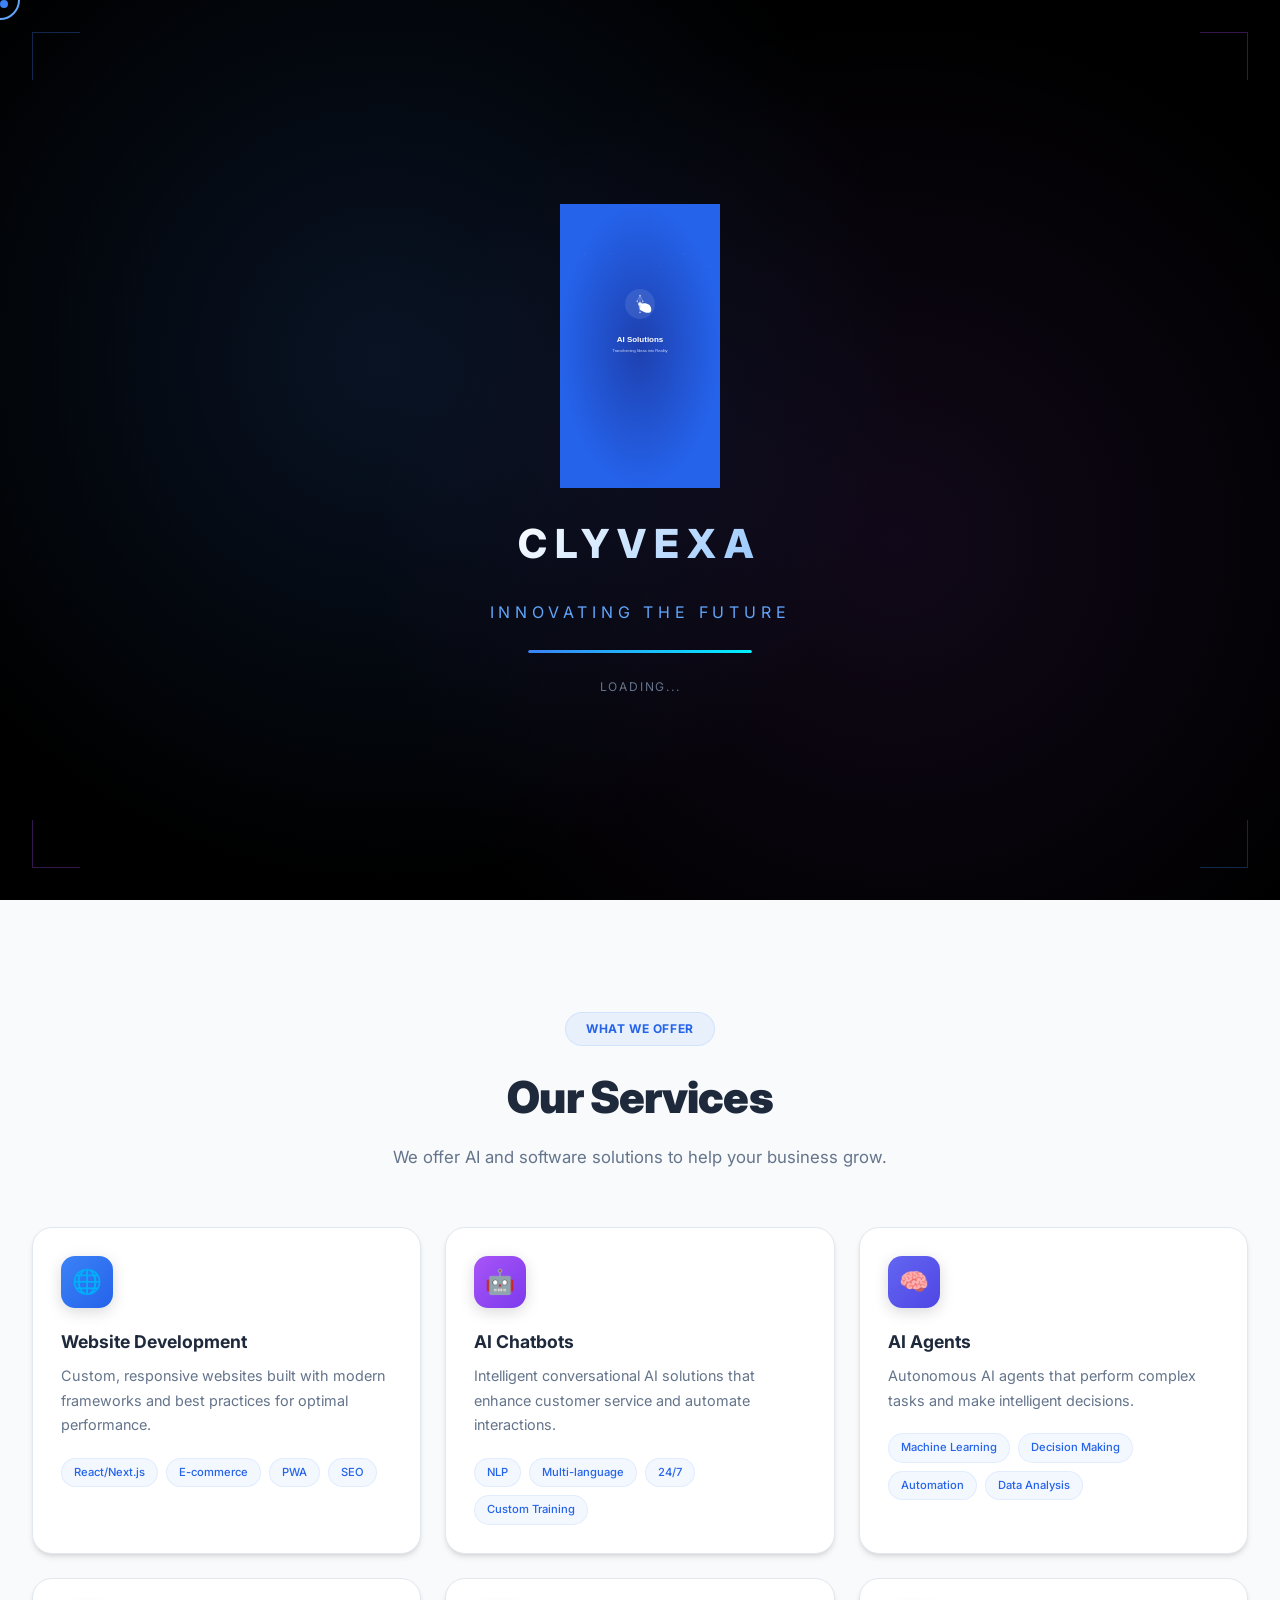
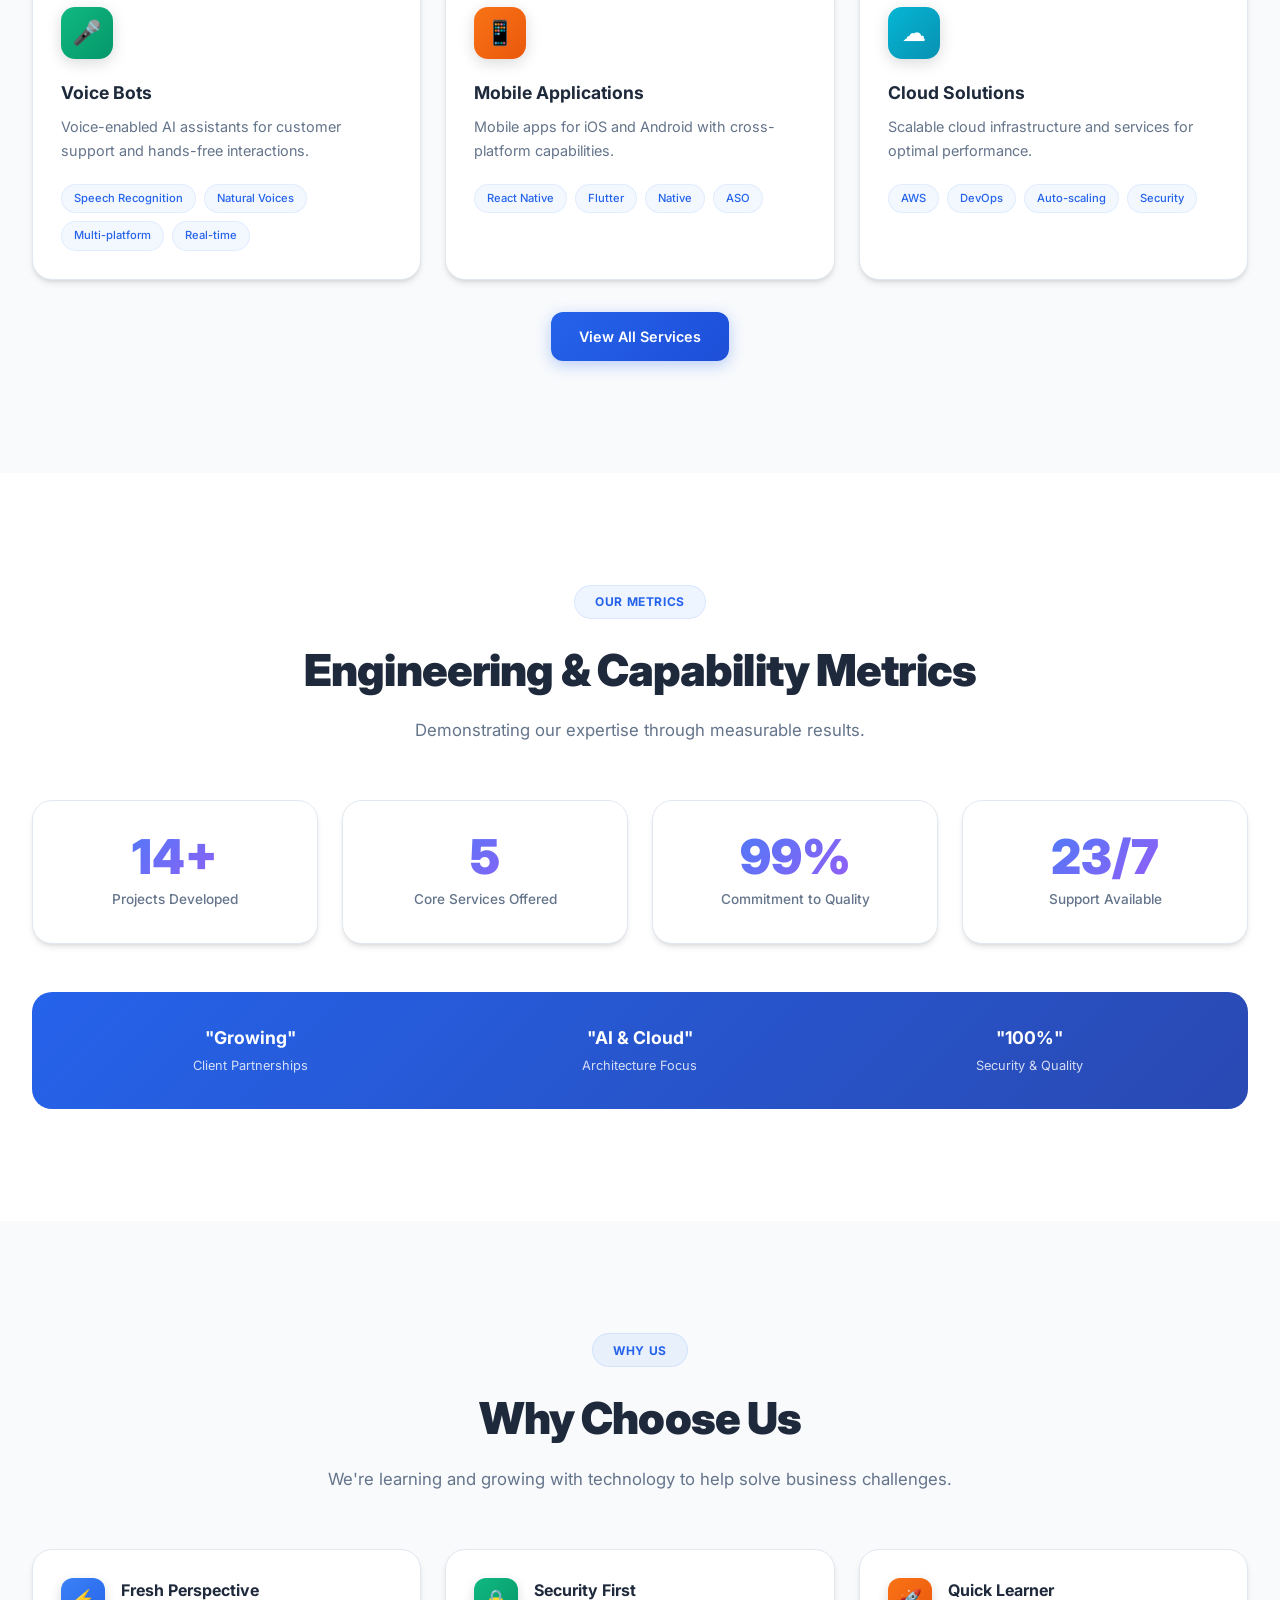
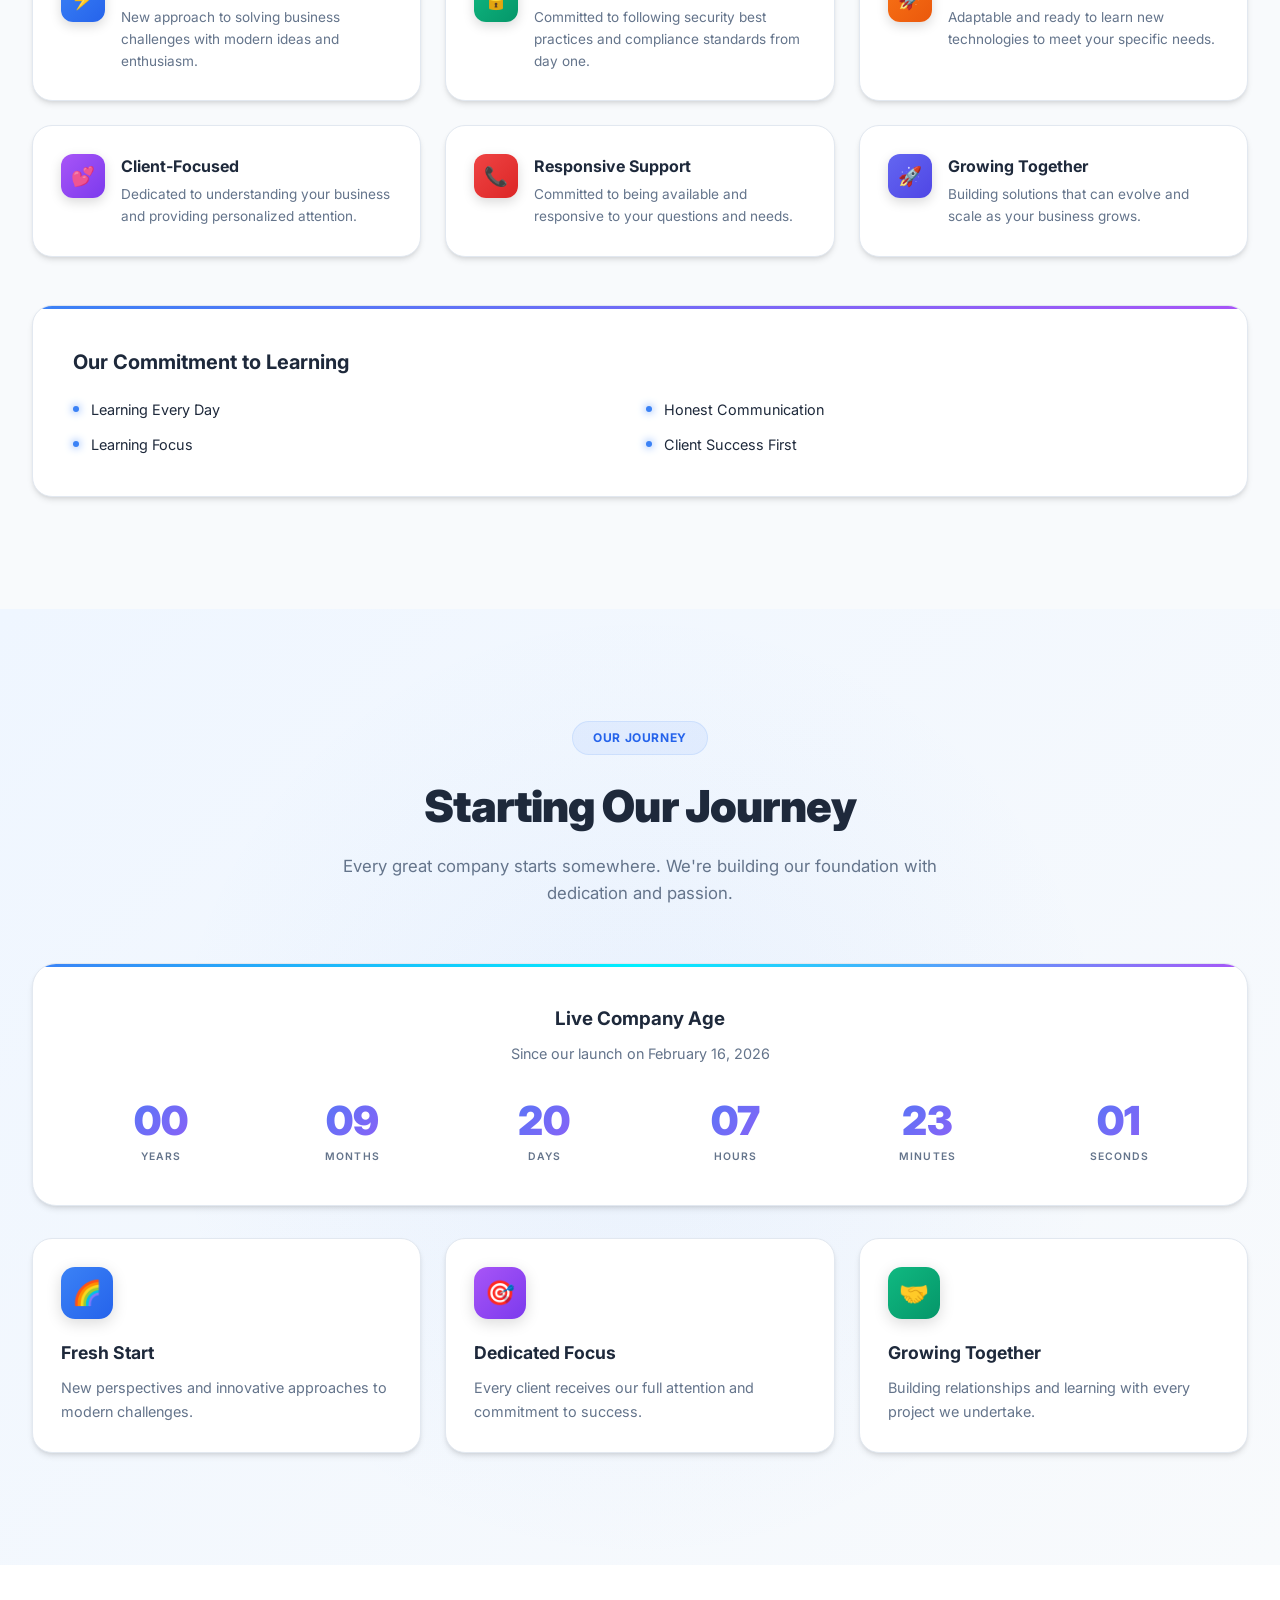
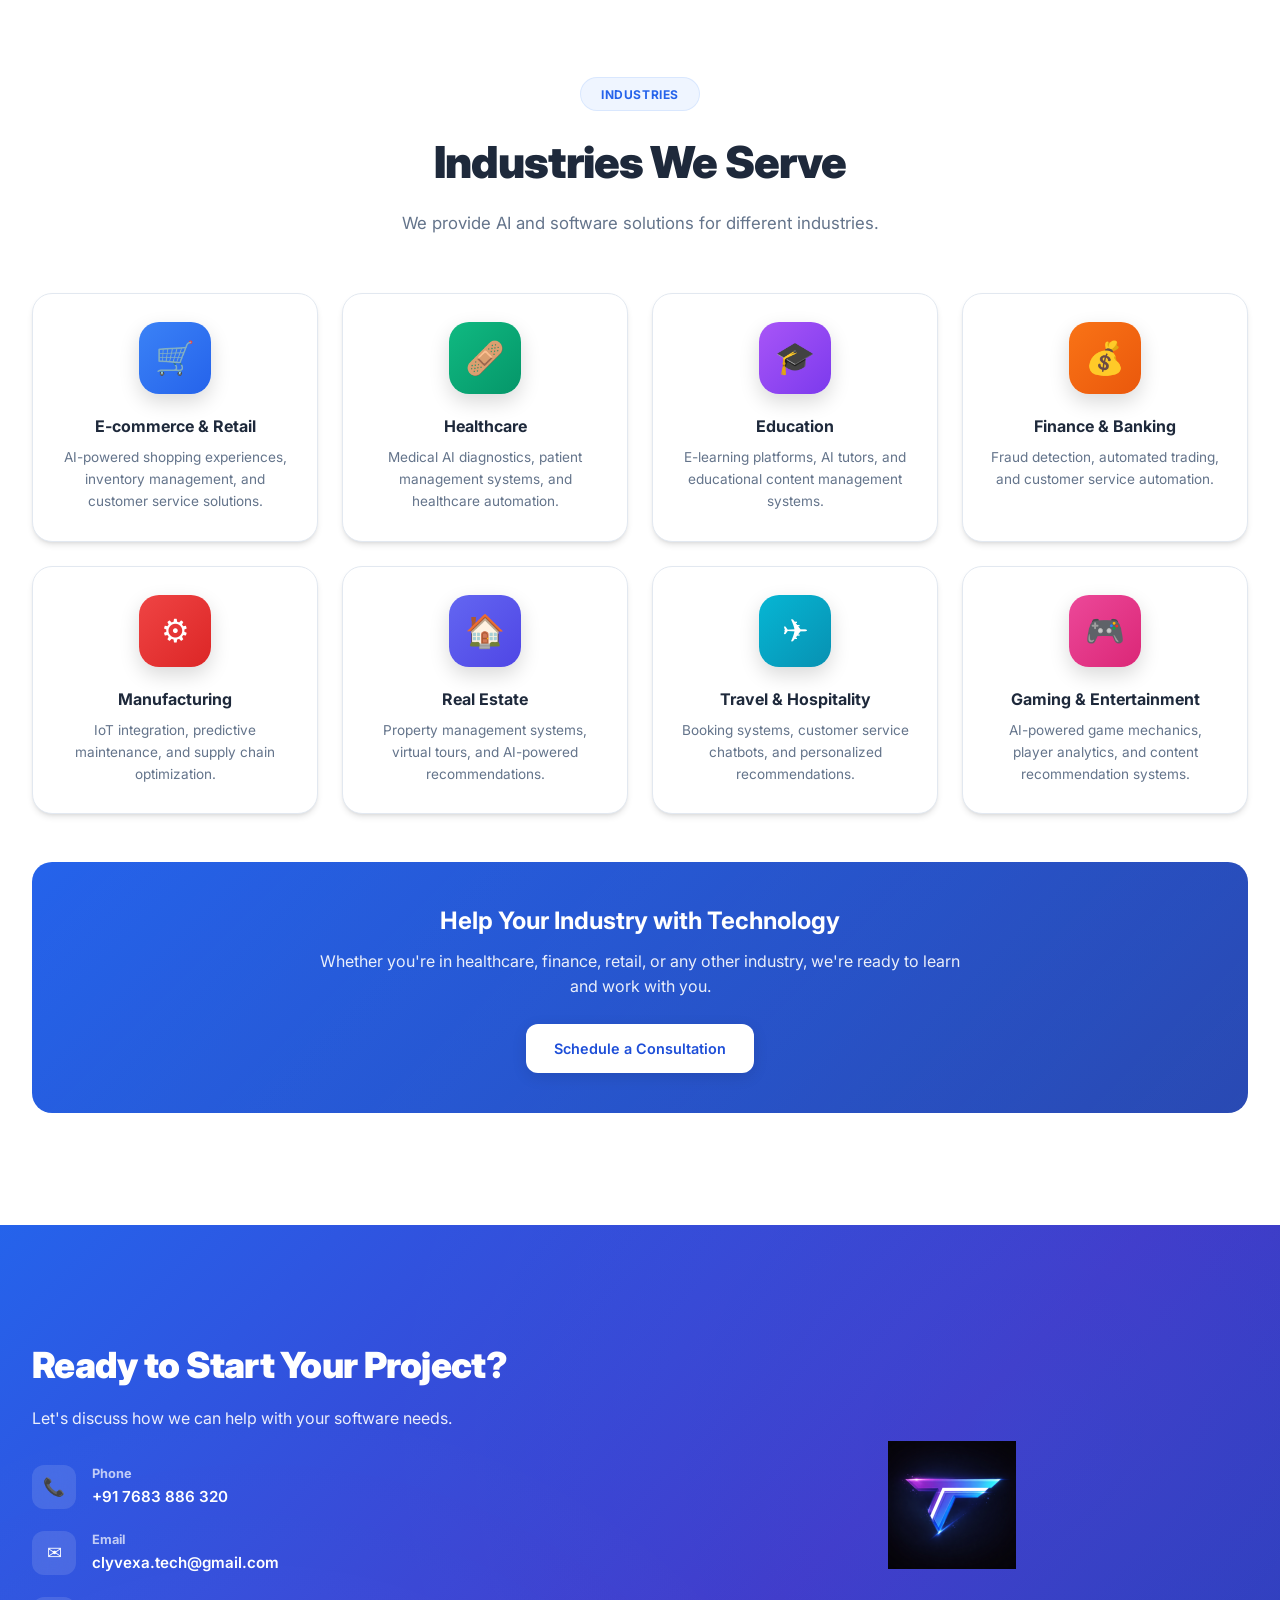
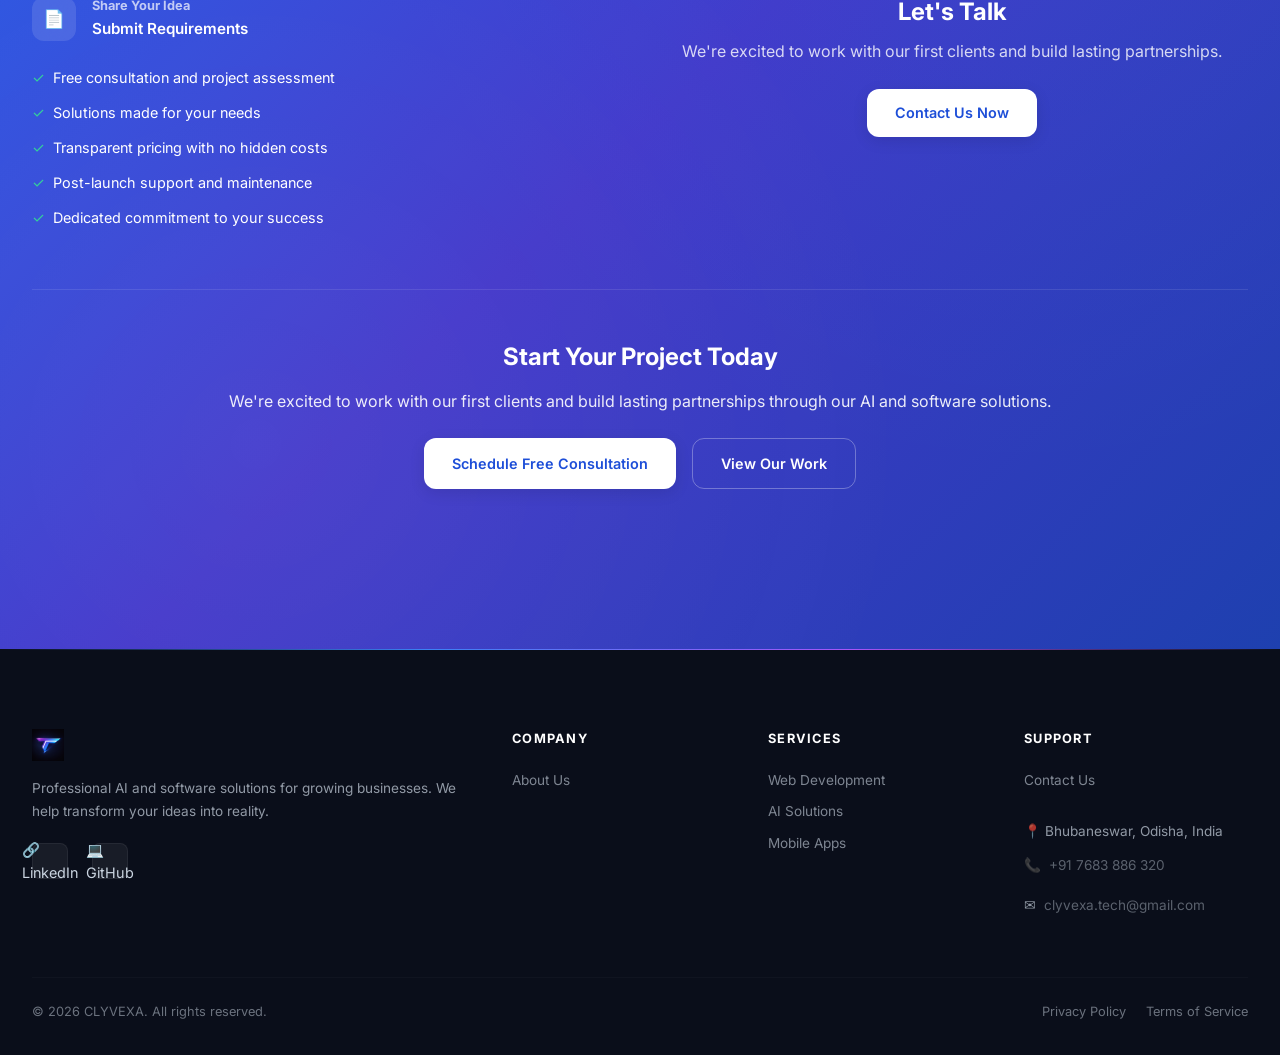
==== commit a9828904: "Fix: GLYVEXA to CLYVEXA across all files" ====
--- a/static-site/index.html
+++ b/static-site/index.html
@@ -3,10 +3,10 @@
 <head>
   <meta charset="UTF-8">
   <meta name="viewport" content="width=device-width, initial-scale=1.0">
-  <title>GLYVEXA - Professional AI &amp; Software Solutions</title>
-  <meta name="description" content="GLYVEXA delivers professional AI and software solutions including web development, AI chatbots, AI agents, voice bots, mobile apps, and cloud solutions.">
-  <meta name="keywords" content="GLYVEXA, AI Solutions, Software Development, Web Development, AI Chatbots, Mobile Apps, Cloud Services, AI Agents, Voice Bots">
-  <meta property="og:title" content="GLYVEXA - Professional AI & Software Solutions">
+  <title>CLYVEXA - Professional AI &amp; Software Solutions</title>
+  <meta name="description" content="CLYVEXA delivers professional AI and software solutions including web development, AI chatbots, AI agents, voice bots, mobile apps, and cloud solutions.">
+  <meta name="keywords" content="CLYVEXA, AI Solutions, Software Development, Web Development, AI Chatbots, Mobile Apps, Cloud Services, AI Agents, Voice Bots">
+  <meta property="og:title" content="CLYVEXA - Professional AI & Software Solutions">
   <meta property="og:description" content="Professional AI and software solutions for growing businesses.">
   <meta property="og:image" content="images/logo.svg">
   <meta property="og:type" content="website">
@@ -22,8 +22,8 @@
   <div class="splash-corner tr"></div>
   <div class="splash-corner bl"></div>
   <div class="splash-corner br"></div>
-  <img src="images/splash-screen-640x1136.svg" alt="GLYVEXA" class="splash-logo">
-  <div class="splash-title">GLYVEXA</div>
+  <img src="images/splash-screen-640x1136.svg" alt="CLYVEXA" class="splash-logo">
+  <div class="splash-title">CLYVEXA</div>
   <div class="splash-subtitle">Innovating the Future</div>
   <div class="splash-bar"><div class="splash-bar-inner"></div></div>
   <div class="splash-loading">Loading...</div>
@@ -44,8 +44,8 @@
 <header class="header">
   <div class="container header-inner">
     <a href="index.html" class="header-logo">
-      <img src="images/small-logo.png" alt="GLYVEXA">
-      <span>GLYVEXA</span>
+      <img src="images/small-logo.png" alt="CLYVEXA">
+      <span>CLYVEXA</span>
     </a>
     <nav class="header-nav">
       <a href="index.html" class="active">Home</a>
@@ -421,7 +421,7 @@
       </div>
       <div class="animate animate-delay-2" style="display: flex; align-items: center; justify-content: center;">
         <div style="text-align: center;">
-          <img src="images/small-logo.png" alt="GLYVEXA" style="width: 8rem; margin: 0 auto 1.5rem;">
+          <img src="images/small-logo.png" alt="CLYVEXA" style="width: 8rem; margin: 0 auto 1.5rem;">
           <h3 style="font-size: 1.5rem; font-weight: 700; margin-bottom: 0.5rem;">Let's Talk</h3>
           <p style="opacity: 0.8; margin-bottom: 1.5rem;">We're excited to work with our first clients and build lasting partnerships.</p>
           <a href="contact.html" class="btn btn-white">Contact Us Now</a>
@@ -444,7 +444,7 @@
   <div class="container">
     <div class="footer-grid">
       <div class="footer-brand">
-        <img src="images/small-logo.png" alt="GLYVEXA">
+        <img src="images/small-logo.png" alt="CLYVEXA">
         <p>Professional AI and software solutions for growing businesses. We help transform your ideas into reality.</p>
         <div class="footer-social">
           <a href="https://www.linkedin.com/in/debadattaa-jena-a13a72300" target="_blank" rel="noopener" title="LinkedIn">&#128279; LinkedIn</a>
@@ -472,7 +472,7 @@
       </div>
     </div>
     <div class="footer-bottom">
-      <span>&copy; 2026 GLYVEXA. All rights reserved.</span>
+      <span>&copy; 2026 CLYVEXA. All rights reserved.</span>
       <span>
         <a href="privacy.html" style="margin-right: 1rem;">Privacy Policy</a>
         <a href="terms.html">Terms of Service</a>
--- a/static-site/css/style.css
+++ b/static-site/css/style.css
@@ -1,4 +1,4 @@
-/* ===== GLYVEXA — Advanced UI Styles ===== */
+/* ===== CLYVEXA — Advanced UI Styles ===== */
 
 @import url('https://fonts.googleapis.com/css2?family=Inter:wght@300;400;500;600;700;800;900&display=swap');
 
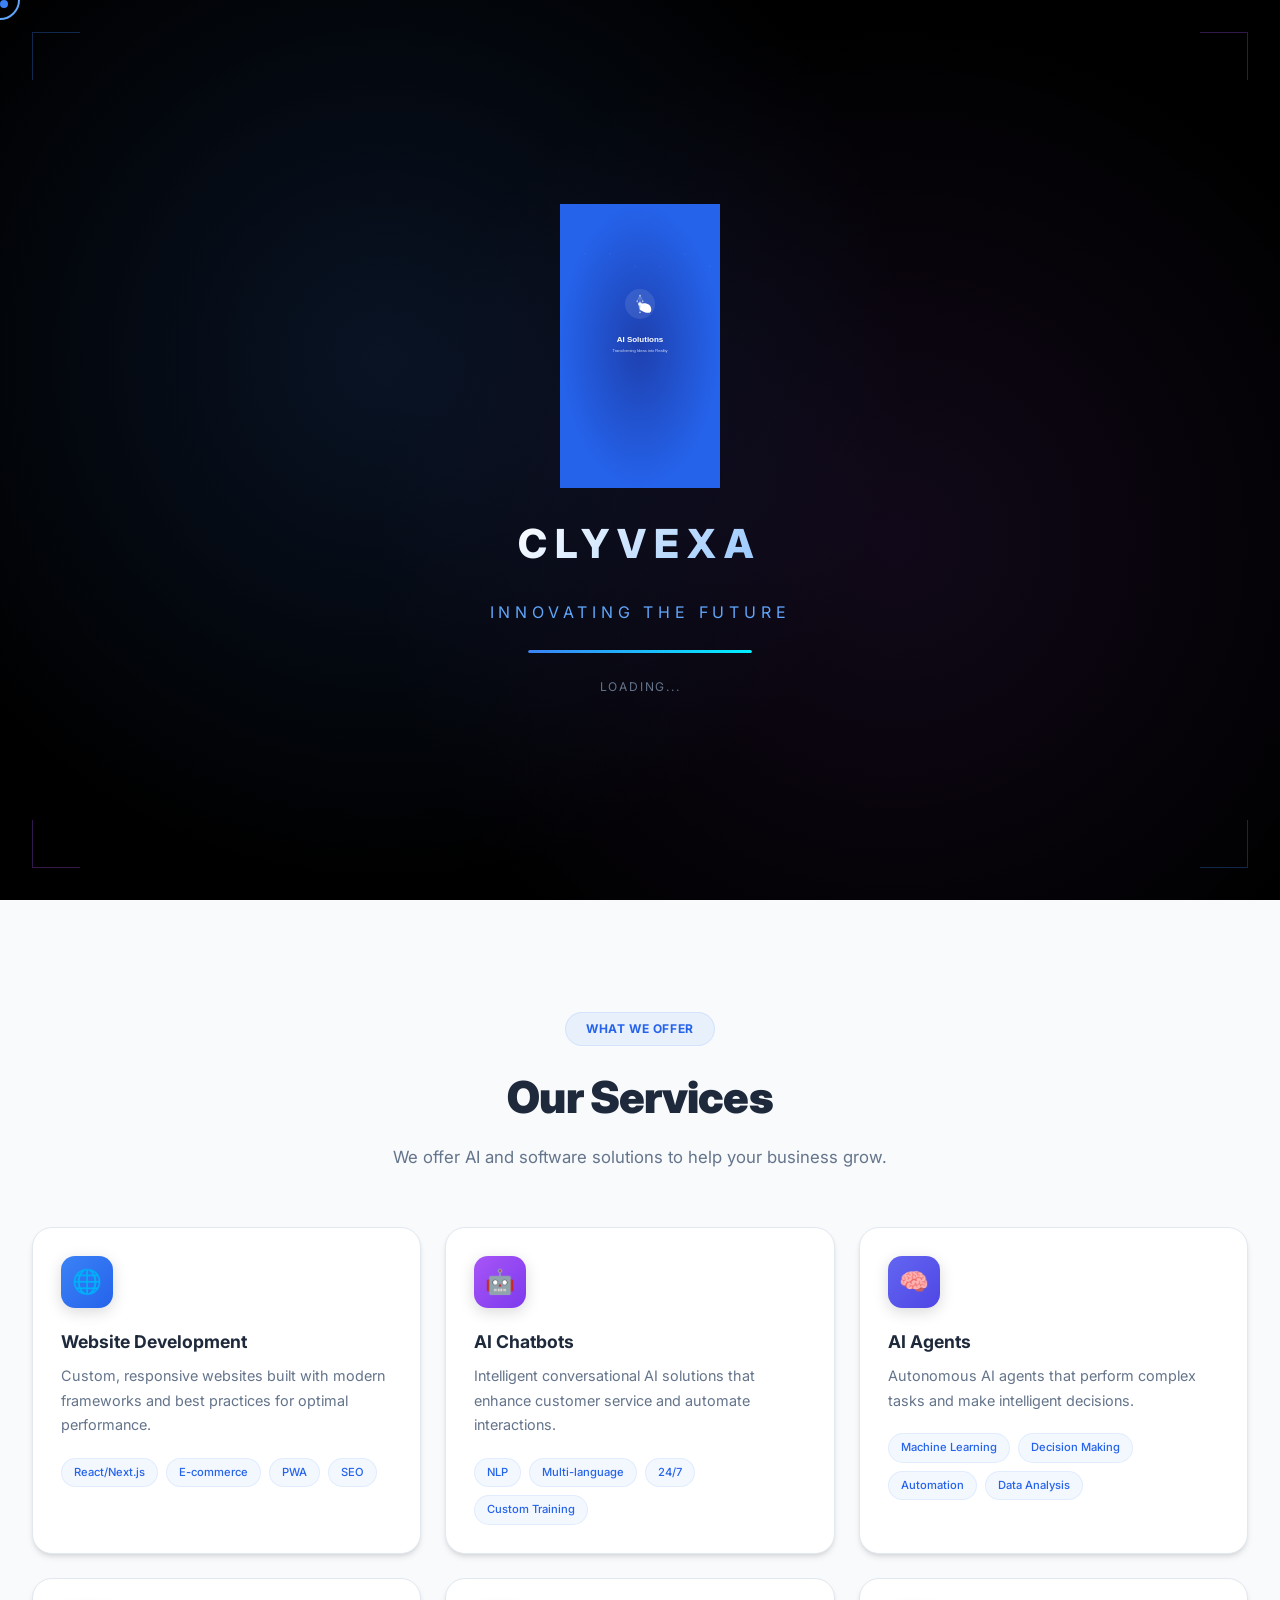
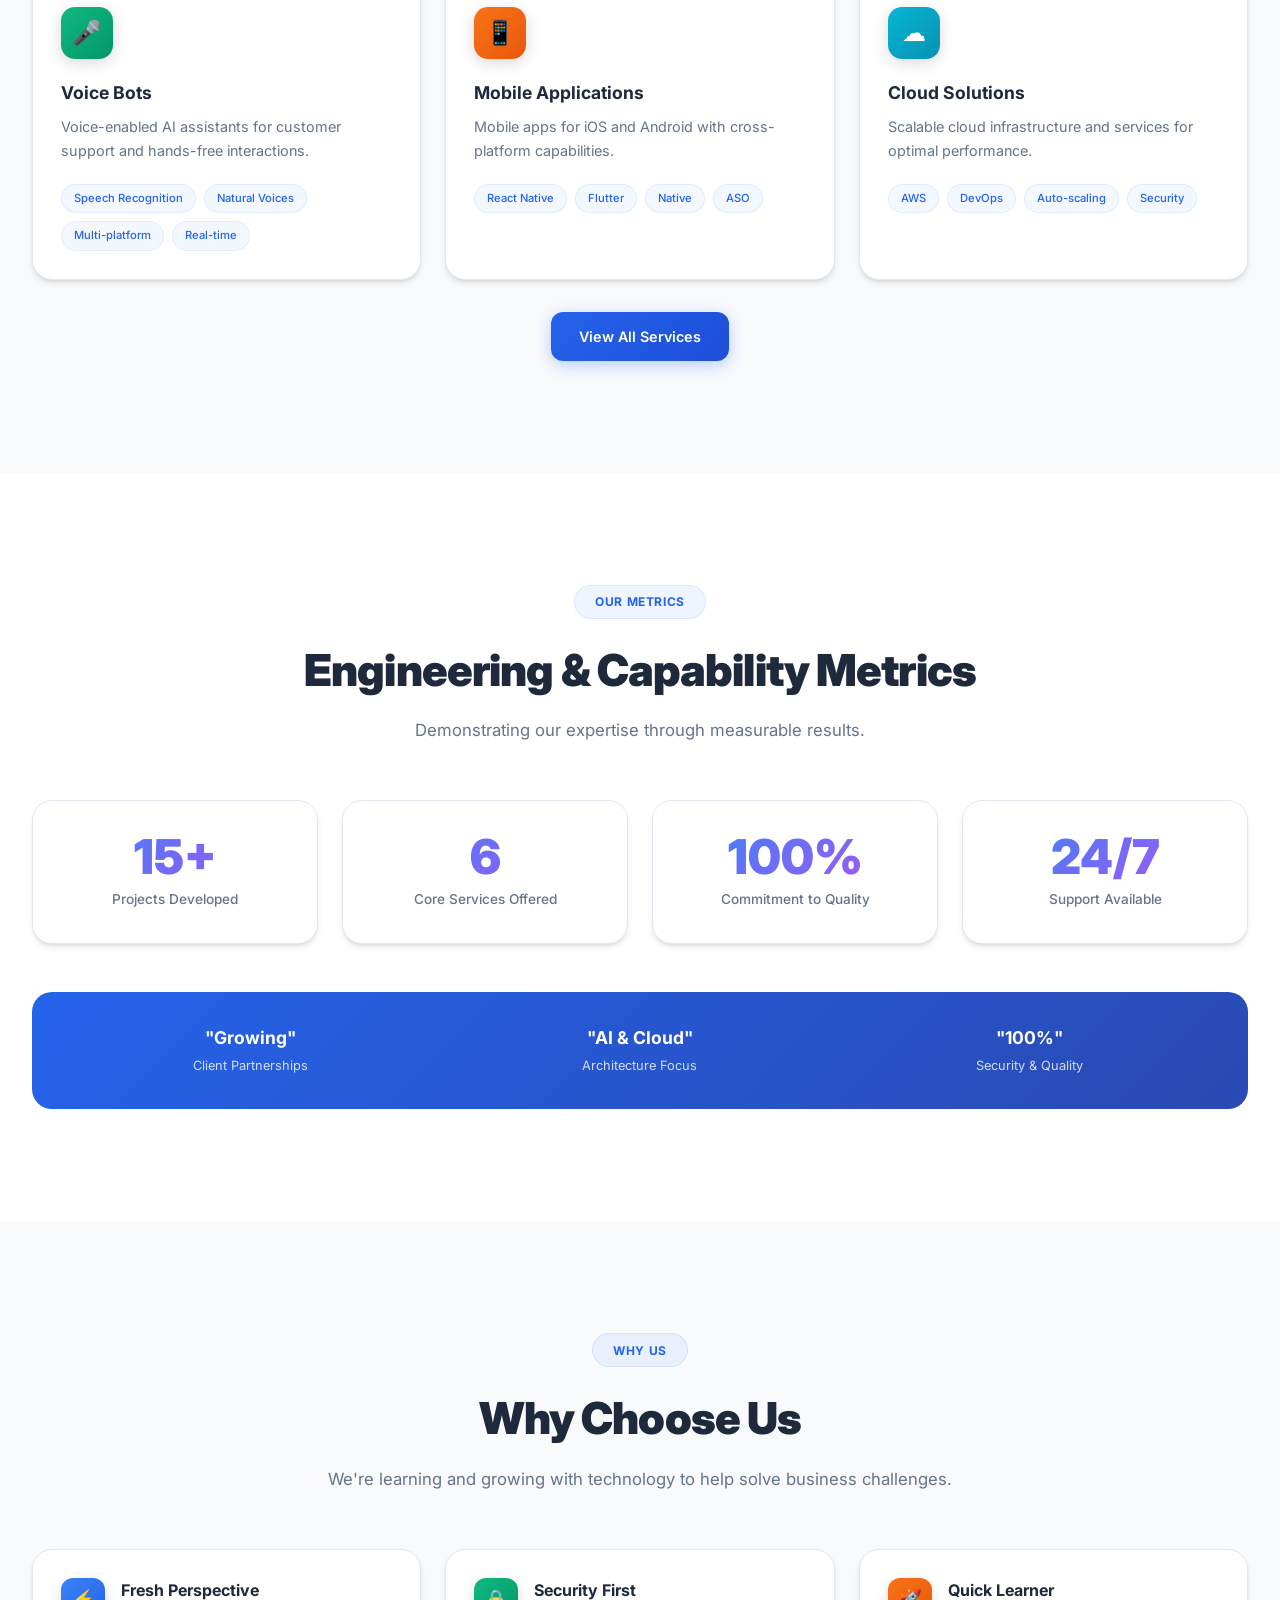
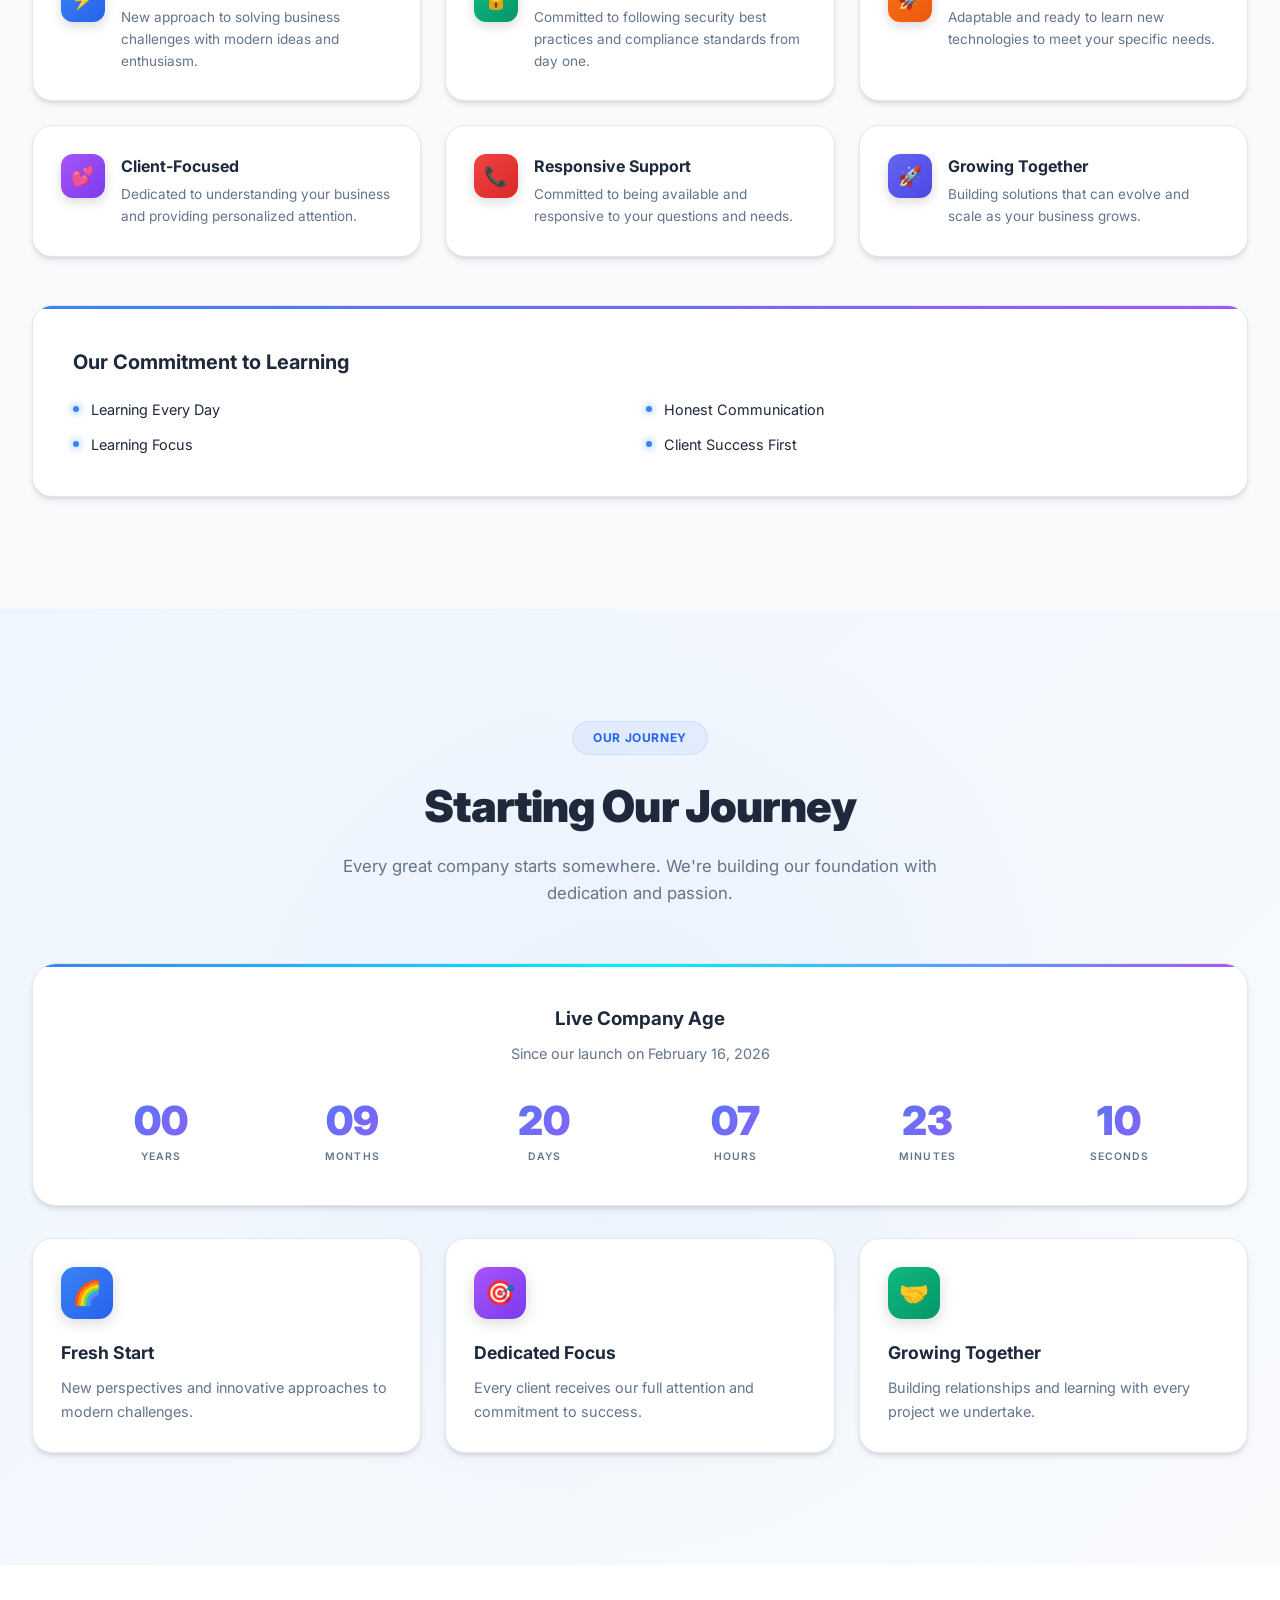
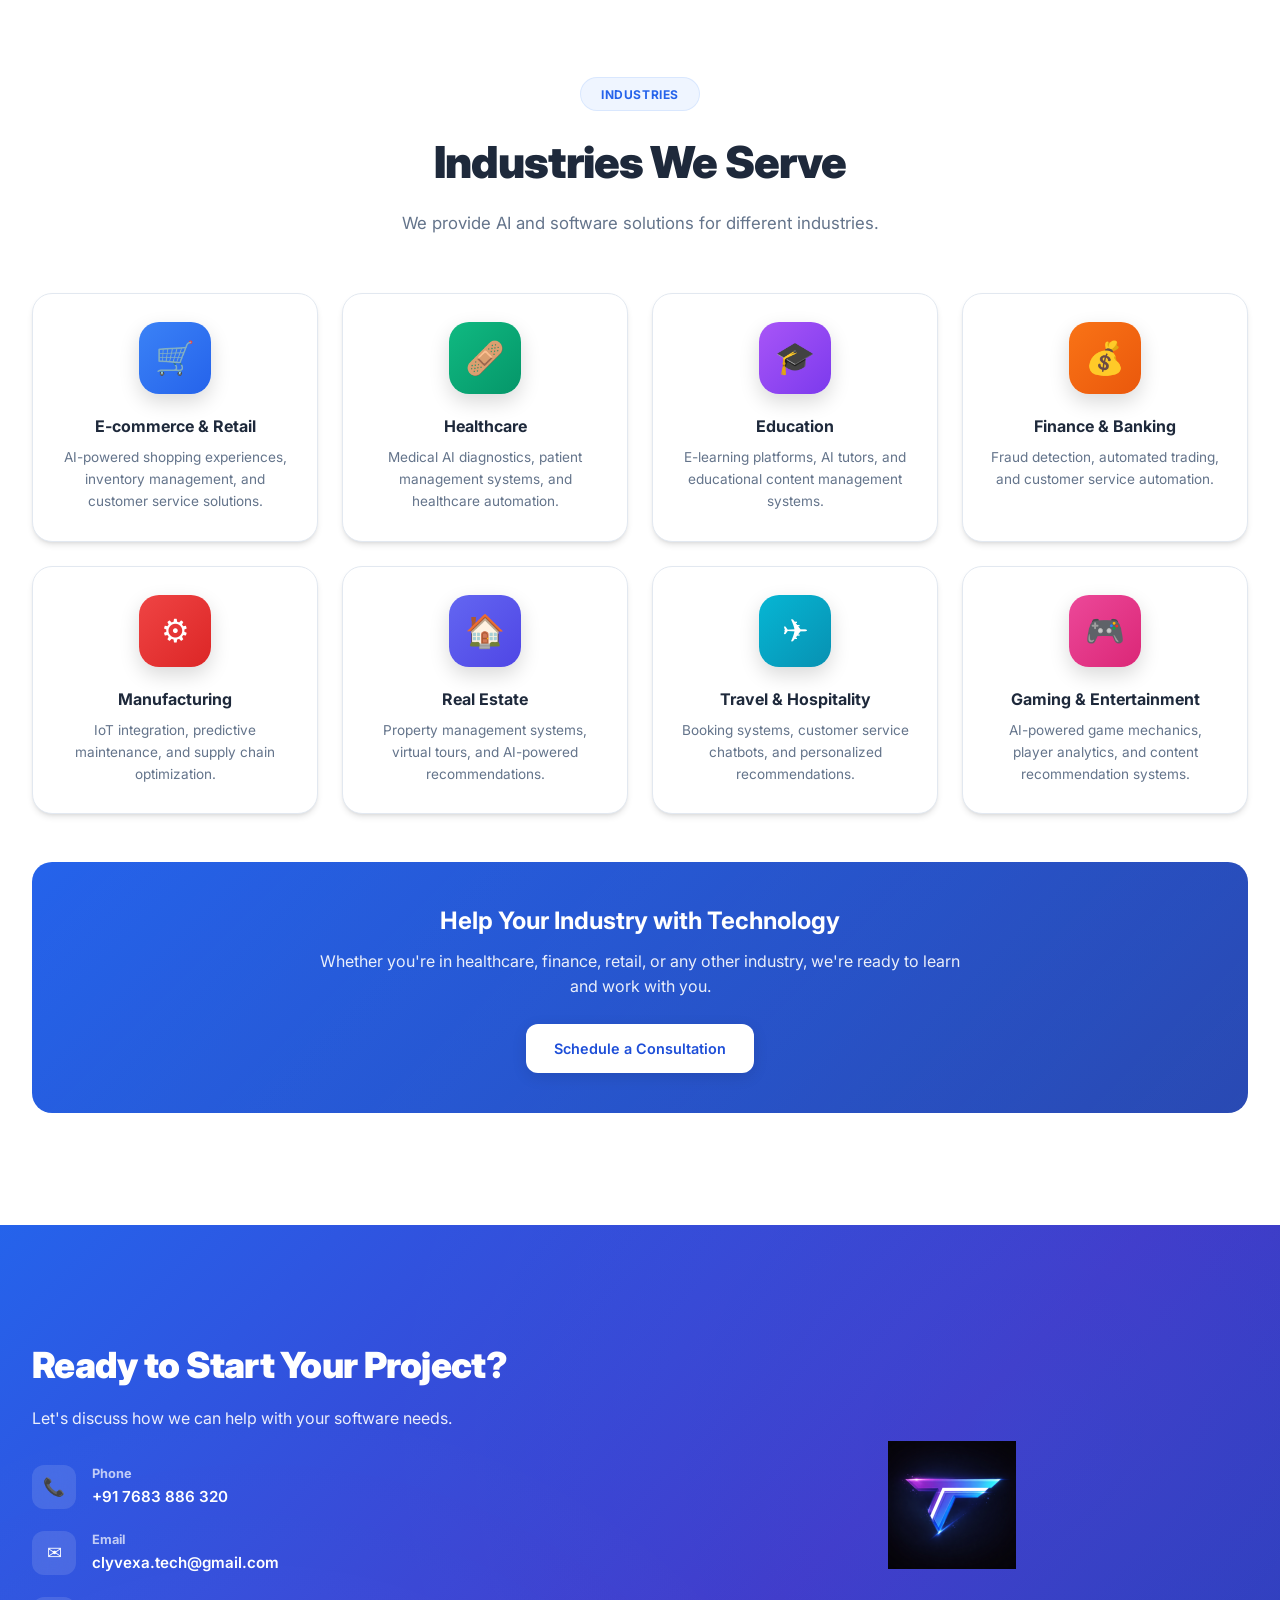
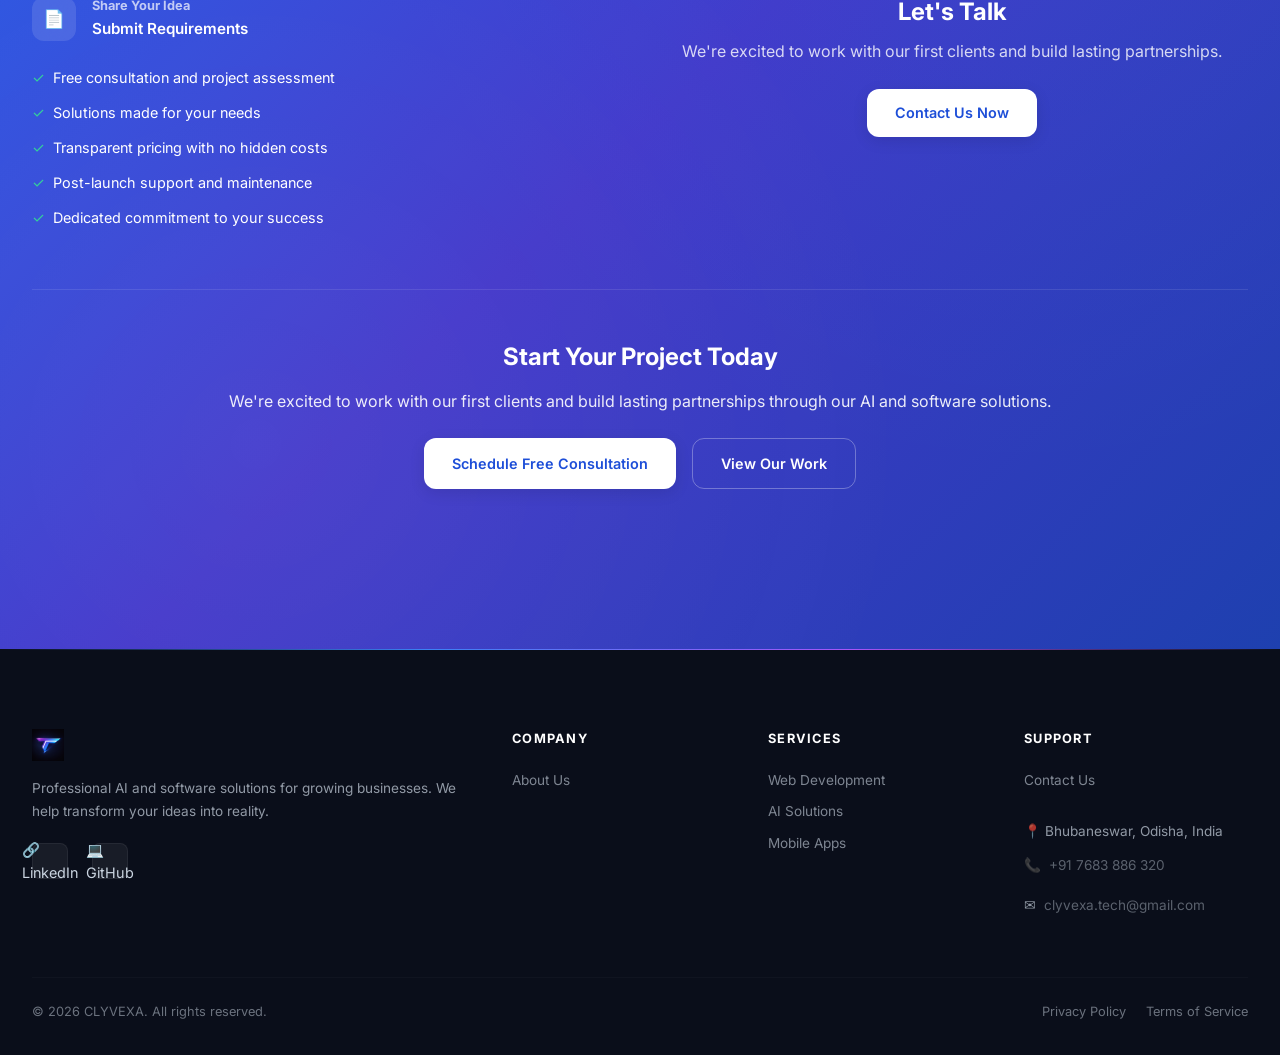
==== commit 383cfad7: "Update LinkedIn profile URL to er-debadattaa-jena-a13a72300" ====
--- a/static-site/index.html
+++ b/static-site/index.html
@@ -447,7 +447,7 @@
         <img src="images/small-logo.png" alt="CLYVEXA">
         <p>Professional AI and software solutions for growing businesses. We help transform your ideas into reality.</p>
         <div class="footer-social">
-          <a href="https://www.linkedin.com/in/debadattaa-jena-a13a72300" target="_blank" rel="noopener" title="LinkedIn">&#128279; LinkedIn</a>
+          <a href="https://www.linkedin.com/in/er-debadattaa-jena-a13a72300" target="_blank" rel="noopener" title="LinkedIn">&#128279; LinkedIn</a>
           <a href="https://github.com/Debadatta-jena" target="_blank" rel="noopener" title="GitHub">&#128187; GitHub</a>
         </div>
       </div>
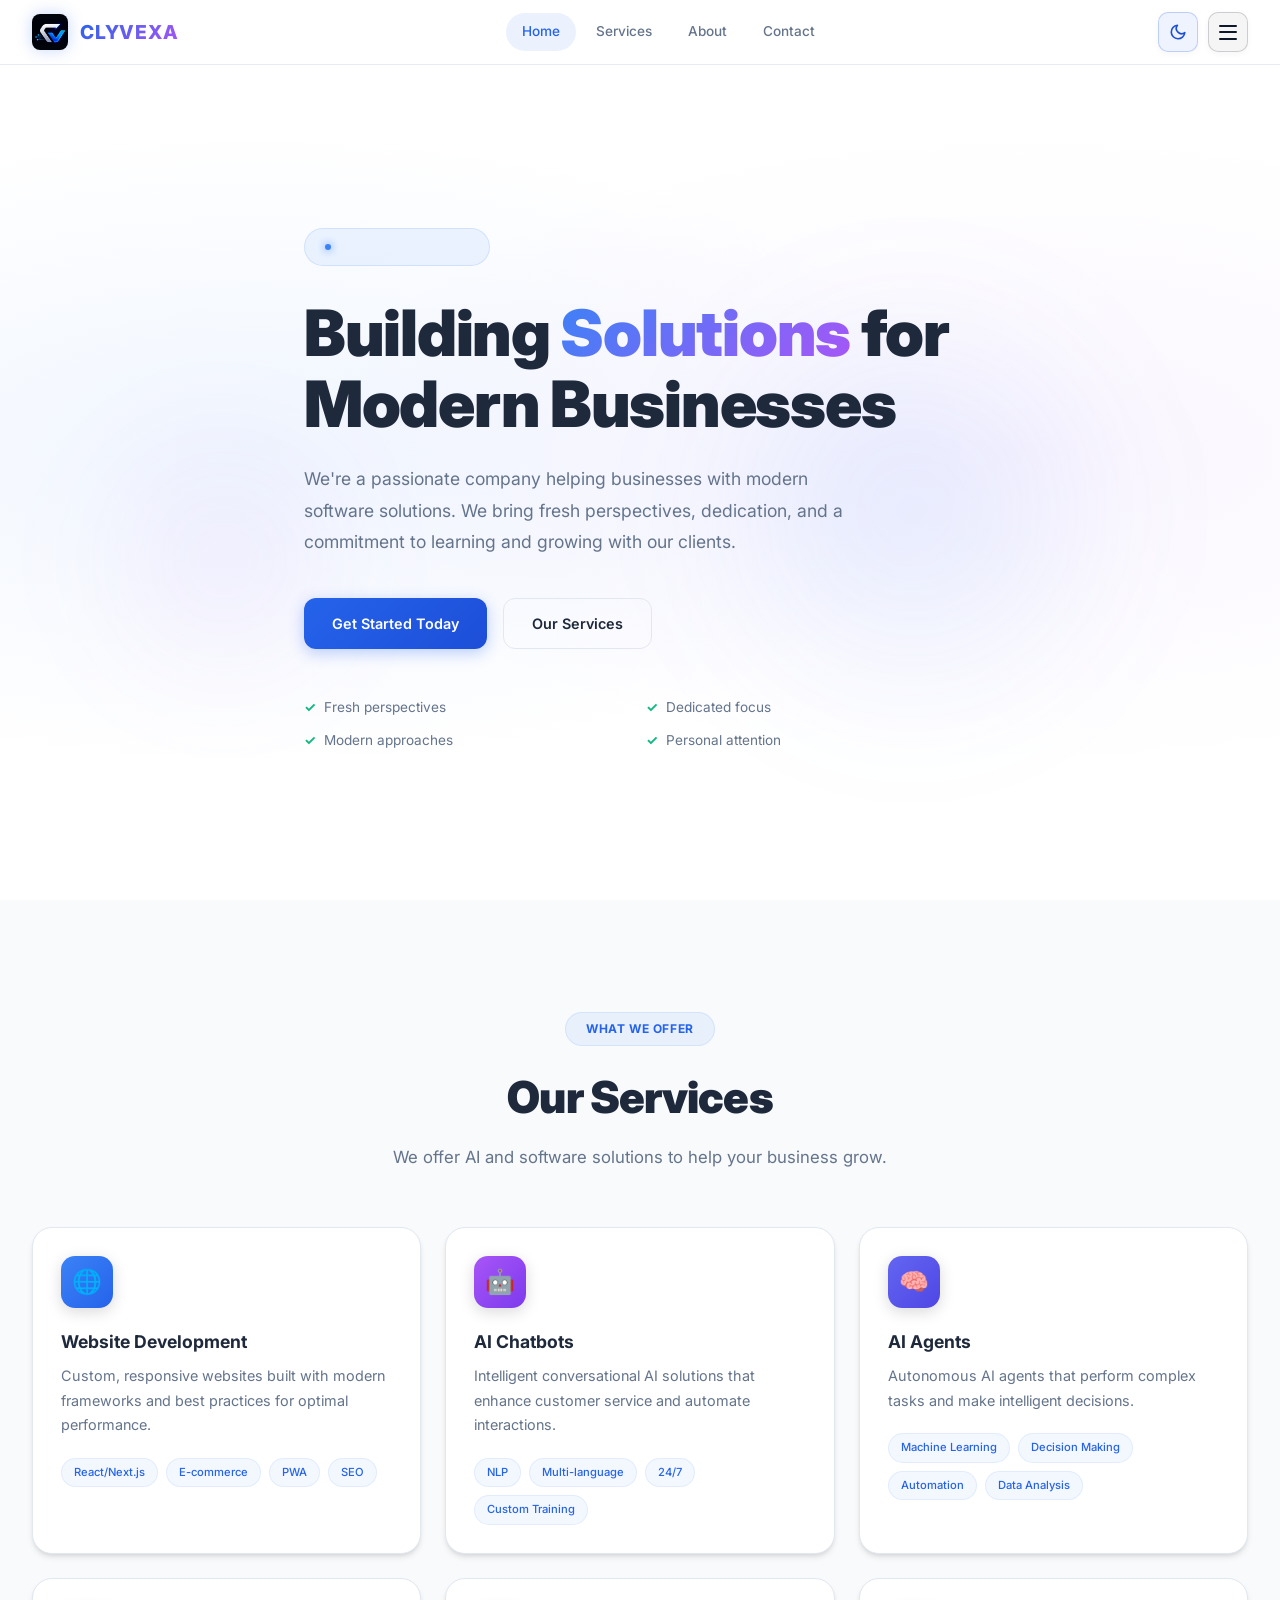
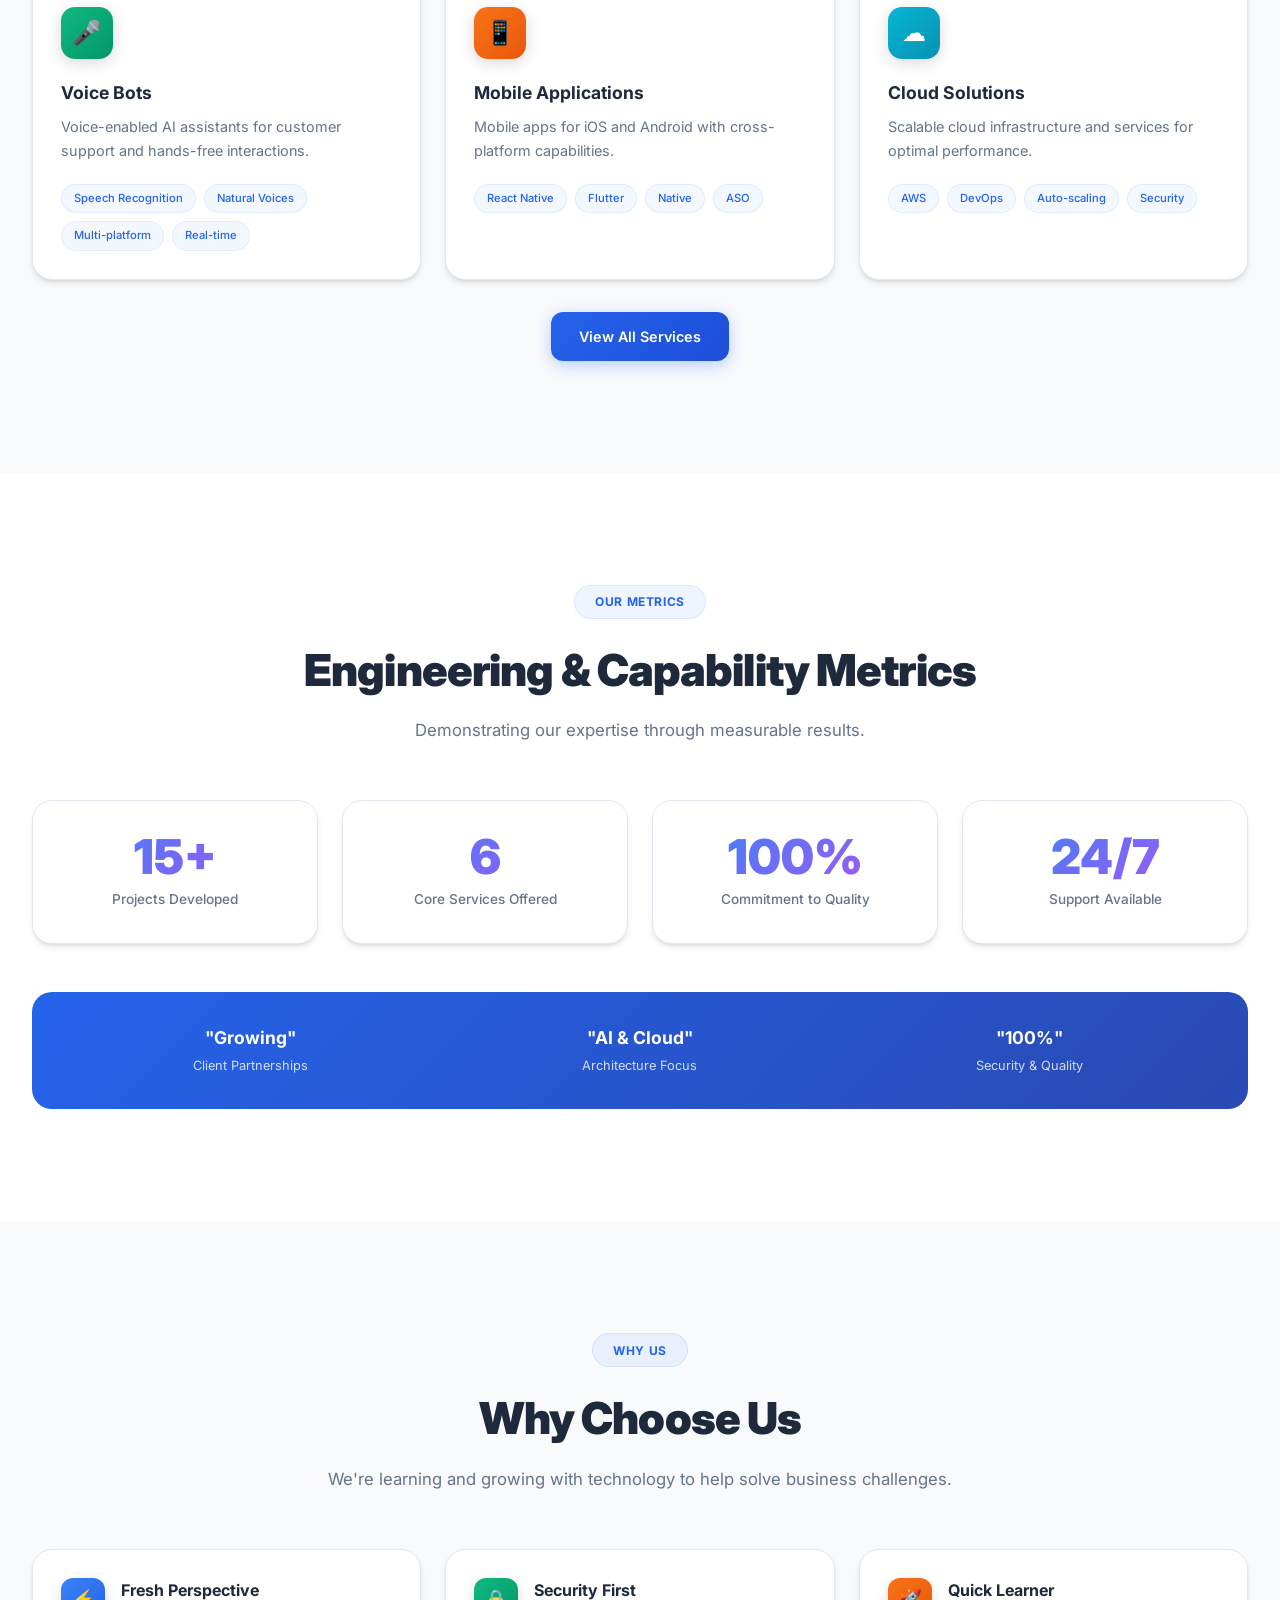
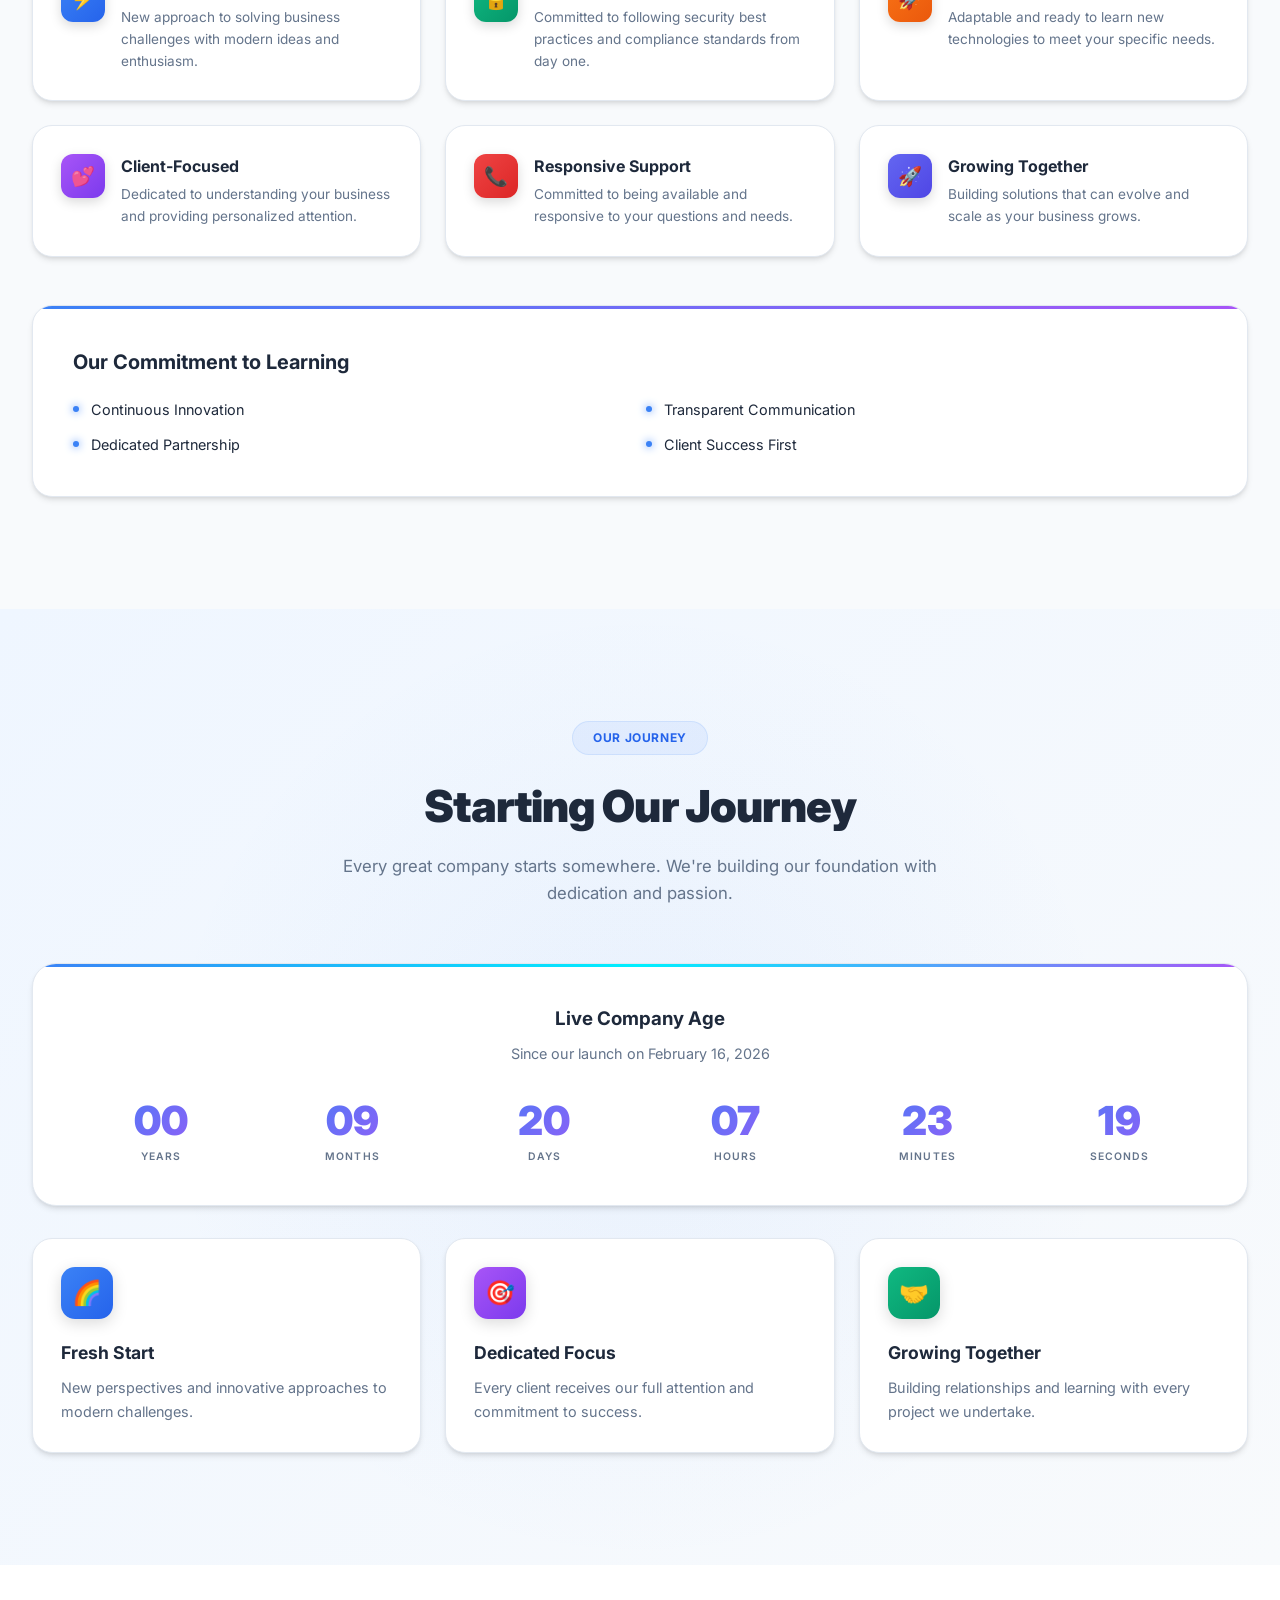
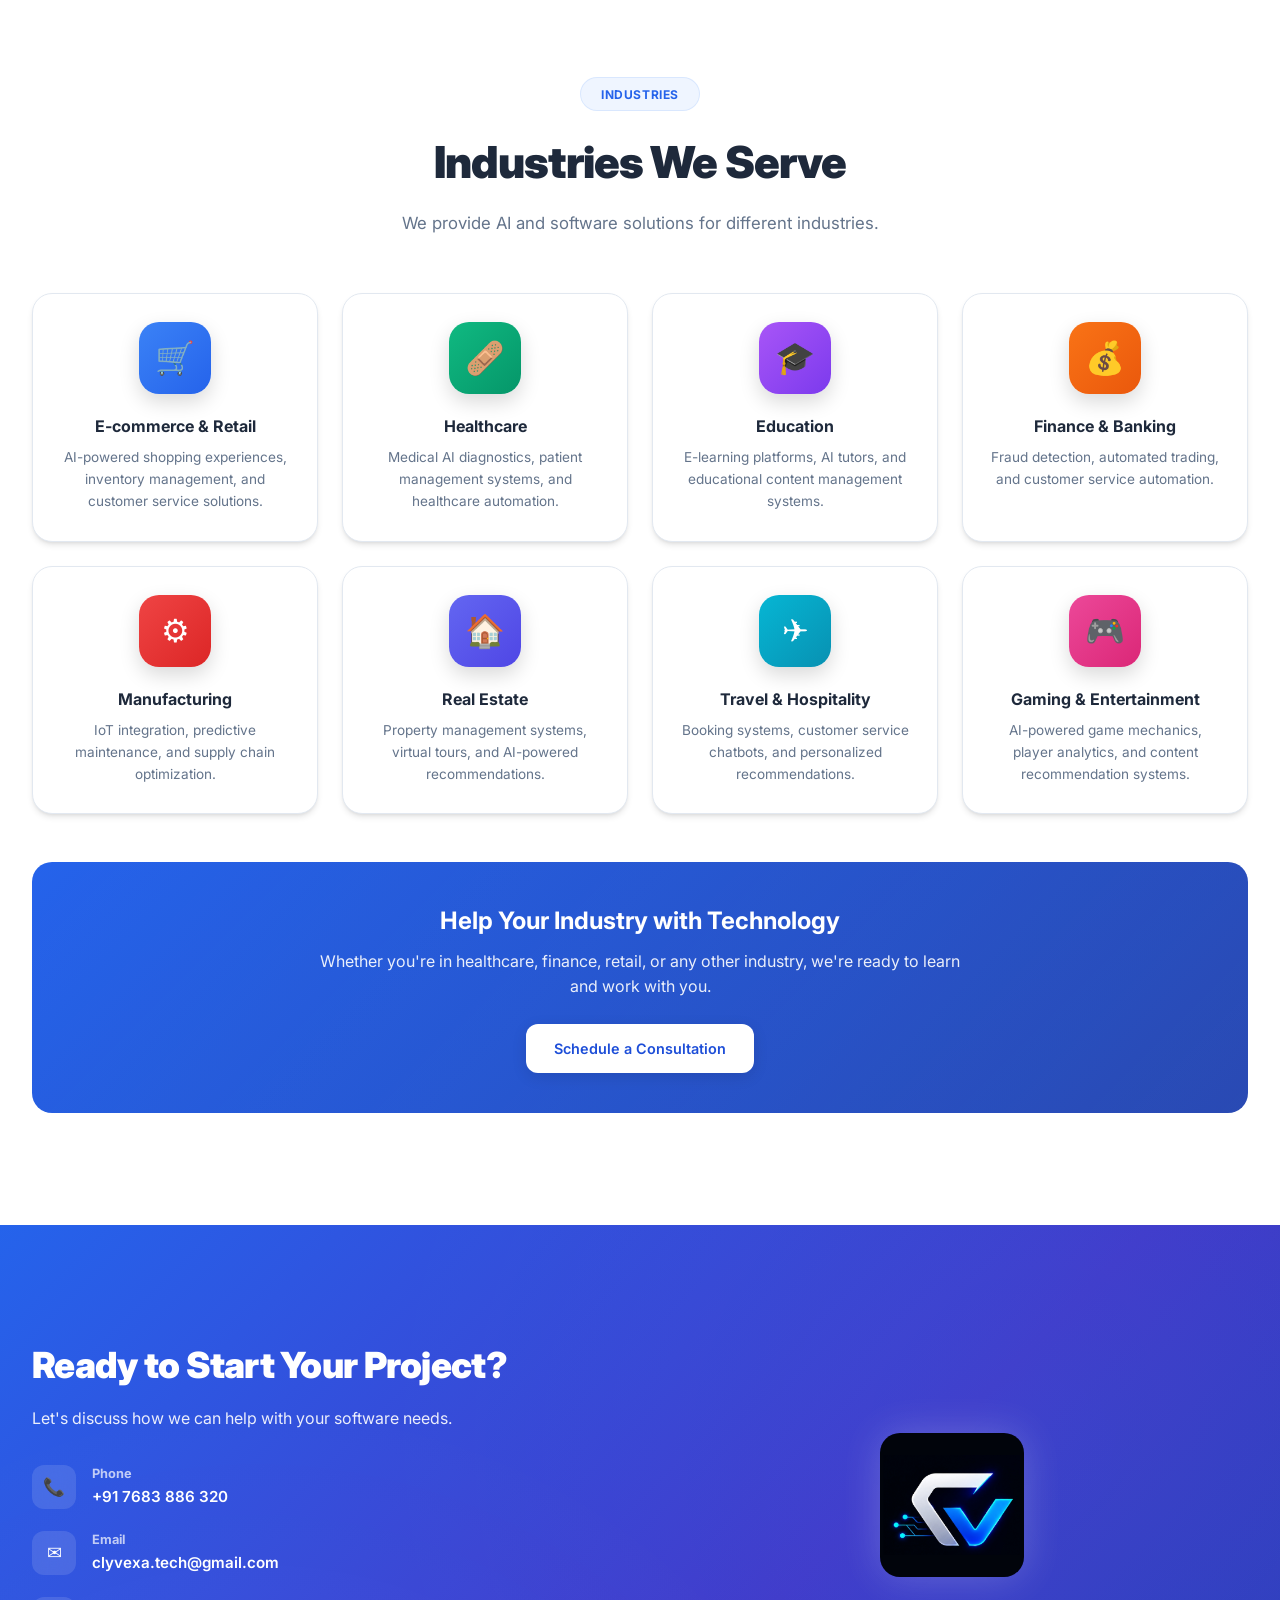
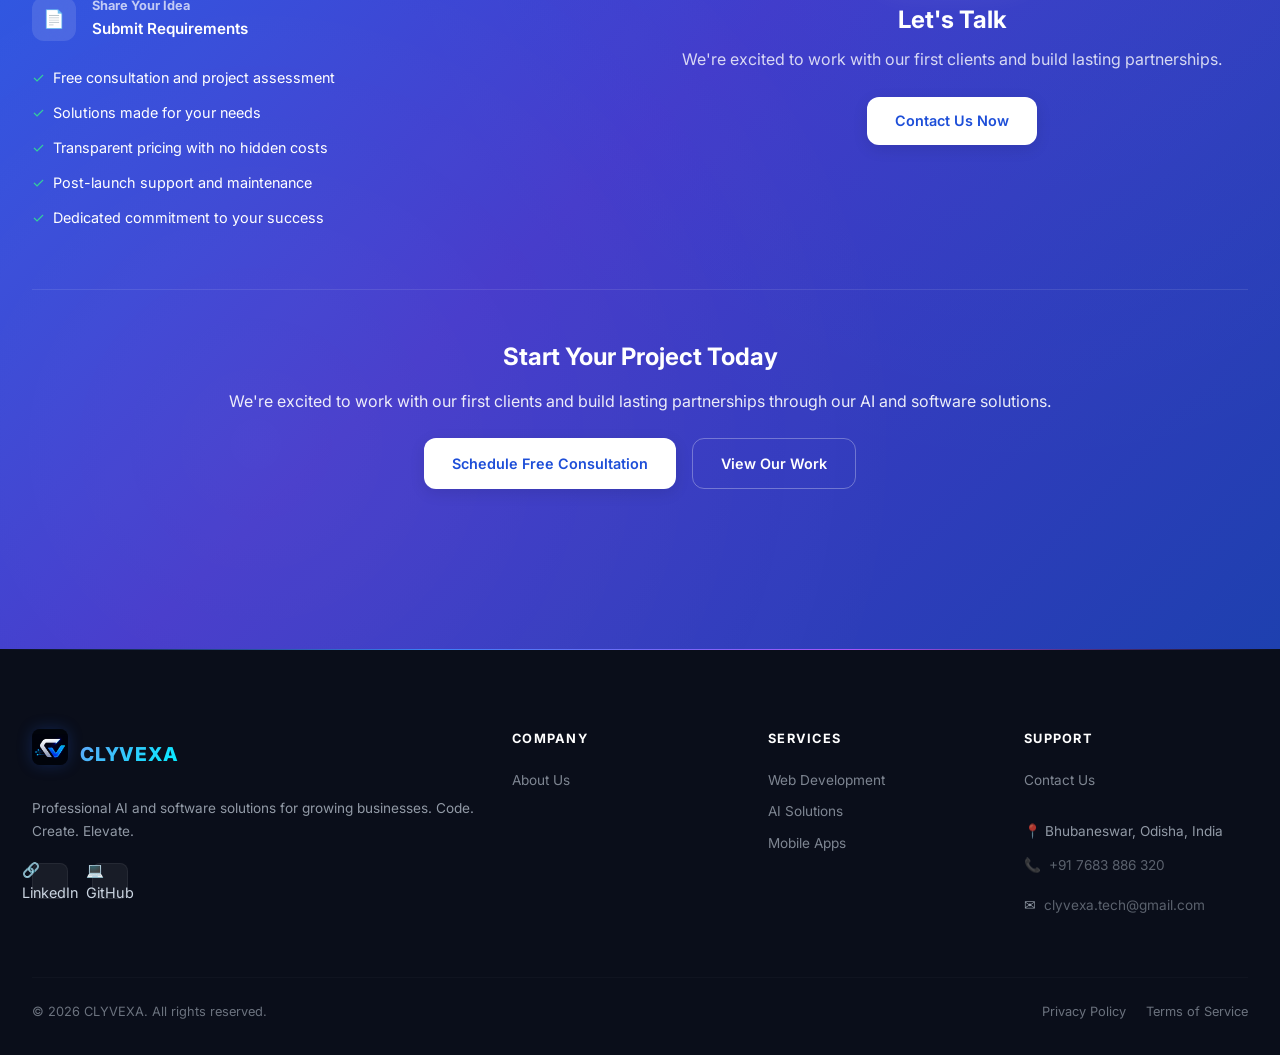
==== commit f05881e8: "fix: replace wrong T-logo with real CLYVEXA logo, fix audit issues (touch targets, active nav, lazy " ====
--- a/static-site/index.html
+++ b/static-site/index.html
@@ -3,16 +3,103 @@
 <head>
   <meta charset="UTF-8">
   <meta name="viewport" content="width=device-width, initial-scale=1.0">
-  <title>CLYVEXA - Professional AI &amp; Software Solutions</title>
-  <meta name="description" content="CLYVEXA delivers professional AI and software solutions including web development, AI chatbots, AI agents, voice bots, mobile apps, and cloud solutions.">
-  <meta name="keywords" content="CLYVEXA, AI Solutions, Software Development, Web Development, AI Chatbots, Mobile Apps, Cloud Services, AI Agents, Voice Bots">
-  <meta property="og:title" content="CLYVEXA - Professional AI & Software Solutions">
-  <meta property="og:description" content="Professional AI and software solutions for growing businesses.">
-  <meta property="og:image" content="images/logo.svg">
+  <title>CLYVEXA - Professional AI &amp; Software Solutions | Er. Debadattaa Jena</title>
+  <meta name="description" content="CLYVEXA delivers cutting-edge AI and software solutions: Custom Web Development, AI Chatbots, Autonomous AI Agents, Voice Bots, Mobile Apps, and Cloud Infrastructure. Founded by Er. Debadattaa Jena in Bhubaneswar, Odisha.">
+  <meta name="keywords" content="CLYVEXA, Er. Debadattaa Jena, Er.Debadatta Jena, Debadatta Jena, AI Solutions, Software Development, Web Development, AI Chatbots, Mobile Apps, Cloud Services, AI Agents, Voice Bots, Bhubaneswar, Odisha, India">
+  <link rel="canonical" href="https://clyvexa-ten.vercel.app/">
+  <meta property="og:title" content="CLYVEXA - Professional AI &amp; Software Solutions">
+  <meta property="og:description" content="Professional AI and software solutions for growing businesses. Founded by Er. Debadattaa Jena.">
+  <meta property="og:image" content="https://clyvexa-ten.vercel.app/images/logo-mark.png">
+  <meta property="og:url" content="https://clyvexa-ten.vercel.app/">
   <meta property="og:type" content="website">
   <meta name="twitter:card" content="summary_large_image">
+  <meta name="twitter:title" content="CLYVEXA - AI &amp; Software Solutions">
+  <meta name="twitter:description" content="Transforming businesses through modern AI chatbots, autonomous agents, and scalable software.">
+  <meta name="twitter:image" content="https://clyvexa-ten.vercel.app/images/logo-mark.png">
+  <link rel="icon" href="favicon.ico" sizes="any">
+  <link rel="icon" href="favicon.png" type="image/png">
   <link rel="icon" href="favicon.svg" type="image/svg+xml">
+  <link rel="apple-touch-icon" href="apple-touch-icon.png">
   <link rel="stylesheet" href="css/style.css">
+  <script>(function(){var t=localStorage.getItem('clyvexa-theme')||(window.matchMedia('(prefers-color-scheme: dark)').matches?'dark':'light');document.documentElement.setAttribute('data-theme',t);})();</script>
+  <!-- Schema.org JSON-LD Structured Data for CLYVEXA and Founder Er. Debadattaa Jena -->
+  <script type="application/ld+json">
+  {
+    "@context": "https://schema.org",
+    "@graph": [
+      {
+        "@type": "WebSite",
+        "@id": "https://clyvexa-ten.vercel.app/#website",
+        "url": "https://clyvexa-ten.vercel.app/",
+        "name": "CLYVEXA",
+        "description": "Professional AI and Software Solutions by Er. Debadattaa Jena",
+        "publisher": {
+          "@id": "https://clyvexa-ten.vercel.app/#organization"
+        }
+      },
+      {
+        "@type": "Organization",
+        "@id": "https://clyvexa-ten.vercel.app/#organization",
+        "name": "CLYVEXA",
+        "legalName": "CLYVEXA",
+        "alternateName": ["CLYVEXA Tech", "Clyvexa Solutions"],
+        "url": "https://clyvexa-ten.vercel.app/",
+        "logo": "https://clyvexa-ten.vercel.app/images/logo-mark.png",
+        "image": "https://clyvexa-ten.vercel.app/images/logo-mark.png",
+        "description": "Professional AI and software solutions company specializing in Website Development, AI Chatbots, Autonomous Agents, Voice Bots, Mobile Apps, and Cloud Infrastructure.",
+        "founder": {
+          "@id": "https://clyvexa-ten.vercel.app/#founder"
+        },
+        "address": {
+          "@type": "PostalAddress",
+          "addressLocality": "Bhubaneswar",
+          "addressRegion": "Odisha",
+          "addressCountry": "IN"
+        },
+        "contactPoint": {
+          "@type": "ContactPoint",
+          "telephone": "+91-7683886320",
+          "contactType": "customer service",
+          "email": "clyvexa.tech@gmail.com",
+          "areaServed": ["IN", "Worldwide"],
+          "availableLanguage": ["English", "Hindi", "Odia"]
+        },
+        "sameAs": [
+          "https://www.linkedin.com/in/er-debadattaa-jena-a13a72300",
+          "https://github.com/Debadatta-jena"
+        ]
+      },
+      {
+        "@type": "Person",
+        "@id": "https://clyvexa-ten.vercel.app/#founder",
+        "name": "Er. Debadattaa Jena",
+        "alternateName": [
+          "Er.Debadatta Jena",
+          "Debadatta Jena",
+          "Er. Debadatta Jena"
+        ],
+        "jobTitle": ["Founder", "CEO", "Proprietor"],
+        "worksFor": {
+          "@id": "https://clyvexa-ten.vercel.app/#organization"
+        },
+        "description": "Er. Debadattaa Jena is the Founder, CEO, and Proprietor of CLYVEXA, specializing in AI solutions, machine learning, chatbots, and modern software development.",
+        "image": "https://clyvexa-ten.vercel.app/images/er-debadattaa-jena.jpg",
+        "telephone": "+91-7683886320",
+        "email": "clyvexa.tech@gmail.com",
+        "address": {
+          "@type": "PostalAddress",
+          "addressLocality": "Bhubaneswar",
+          "addressRegion": "Odisha",
+          "addressCountry": "IN"
+        },
+        "sameAs": [
+          "https://www.linkedin.com/in/er-debadattaa-jena-a13a72300",
+          "https://github.com/Debadatta-jena"
+        ]
+      }
+    ]
+  }
+  </script>
 </head>
 <body>
 
@@ -22,11 +109,11 @@
   <div class="splash-corner tr"></div>
   <div class="splash-corner bl"></div>
   <div class="splash-corner br"></div>
-  <img src="images/splash-screen-640x1136.svg" alt="CLYVEXA" class="splash-logo">
+  <img src="images/logo-mark.png" alt="CLYVEXA" class="splash-logo" style="width: 5.5rem; height: 5.5rem; border-radius: 14px; box-shadow: 0 0 35px rgba(37,99,235,0.4);" fetchpriority="high">
   <div class="splash-title">CLYVEXA</div>
-  <div class="splash-subtitle">Innovating the Future</div>
+  <div class="splash-subtitle">Code. Create. Elevate.</div>
   <div class="splash-bar"><div class="splash-bar-inner"></div></div>
-  <div class="splash-loading">Loading...</div>
+  <div class="splash-loading">Loading... (Click to skip)</div>
 </div>
 
 <!-- Particles -->
@@ -34,17 +121,17 @@
 
 <!-- Floating Logo -->
 <div class="floating-logo">
-  <img src="images/small-logo.png" alt="">
+  <img src="images/logo-mark.png" alt="CLYVEXA" style="border-radius: 12px; box-shadow: 0 10px 30px rgba(0,0,0,0.5);">
 </div>
 
 <!-- Background Logo -->
-<img src="images/logo.svg" alt="" class="bg-logo">
+<img src="images/logo-mark-transparent.png" alt="" class="bg-logo" loading="lazy" aria-hidden="true">
 
 <!-- Header -->
 <header class="header">
   <div class="container header-inner">
     <a href="index.html" class="header-logo">
-      <img src="images/small-logo.png" alt="CLYVEXA">
+      <img src="images/logo-mark.png" alt="CLYVEXA">
       <span>CLYVEXA</span>
     </a>
     <nav class="header-nav">
@@ -54,15 +141,47 @@
       <a href="contact.html">Contact</a>
     </nav>
     <div class="header-actions">
-      <button id="theme-toggle" class="theme-toggle" aria-label="Toggle theme">&#9790;</button>
-      <button id="mobile-toggle" class="mobile-toggle" aria-label="Menu">&#9776;</button>
+      <button id="theme-toggle" class="theme-toggle" aria-label="Toggle theme" title="Toggle Dark/Light Mode">
+        <span class="theme-icon-light" aria-hidden="true">
+          <svg width="18" height="18" viewBox="0 0 24 24" fill="none" stroke="currentColor" stroke-width="2.2" stroke-linecap="round" stroke-linejoin="round">
+            <path d="M21 12.79A9 9 0 1 1 11.21 3 7 7 0 0 0 21 12.79z"></path>
+          </svg>
+        </span>
+        <span class="theme-icon-dark" aria-hidden="true">
+          <svg width="18" height="18" viewBox="0 0 24 24" fill="none" stroke="currentColor" stroke-width="2.2" stroke-linecap="round" stroke-linejoin="round">
+            <circle cx="12" cy="12" r="5"></circle>
+            <line x1="12" y1="1" x2="12" y2="3"></line>
+            <line x1="12" y1="21" x2="12" y2="23"></line>
+            <line x1="4.22" y1="4.22" x2="5.64" y2="5.64"></line>
+            <line x1="18.36" y1="18.36" x2="19.78" y2="19.78"></line>
+            <line x1="1" y1="12" x2="3" y2="12"></line>
+            <line x1="21" y1="12" x2="23" y2="12"></line>
+            <line x1="4.22" y1="19.78" x2="5.64" y2="18.36"></line>
+            <line x1="18.36" y1="5.64" x2="19.78" y2="4.22"></line>
+          </svg>
+        </span>
+      </button>
+      <button id="mobile-toggle" class="mobile-toggle" aria-label="Toggle Navigation Menu" title="Menu">
+        <span class="menu-bar bar-1"></span>
+        <span class="menu-bar bar-2"></span>
+        <span class="menu-bar bar-3"></span>
+      </button>
     </div>
   </div>
   <div id="mobile-menu" class="mobile-menu">
+    <div class="mobile-menu-brand" style="display: flex; align-items: center; gap: 0.75rem; padding-bottom: 1rem; border-bottom: 1px solid var(--border); margin-bottom: 0.5rem;">
+      <img src="images/logo-mark.png" alt="CLYVEXA" style="width: 2.25rem; height: 2.25rem; border-radius: 6px;">
+      <span style="font-weight: 800; font-size: 1.15rem; background: linear-gradient(135deg, var(--primary-600), var(--neon-purple)); -webkit-background-clip: text; -webkit-text-fill-color: transparent;">CLYVEXA</span>
+    </div>
     <a href="index.html">Home</a>
     <a href="services.html">Services</a>
-    <a href="about.html">About</a>
+    <a href="about.html">About Us</a>
     <a href="contact.html">Contact</a>
+    <div style="margin-top: auto; padding-top: 1.5rem; border-top: 1px solid var(--border); display: flex; flex-direction: column; gap: 0.75rem;">
+      <a href="contact.html" class="btn btn-primary" style="text-align: center; justify-content: center; font-size: 0.85rem; padding: 0.7rem 1rem;">Schedule Consultation</a>
+      <p style="font-size: 0.78rem; color: var(--text-secondary); text-align: center; margin: 0;">📍 Bhubaneswar, Odisha, India</p>
+      <p style="font-size: 0.78rem; color: var(--text-secondary); text-align: center; margin: 0;">📞 +91 7683 886 320</p>
+    </div>
   </div>
 </header>
 
@@ -88,7 +207,6 @@
       </div>
     </div>
   </div>
-  <img src="images/logo.svg" alt="" class="hero-logo">
   <div class="hero-glow"></div>
   <div class="hero-glow-2"></div>
 </section>
@@ -103,7 +221,7 @@
     </div>
     <div class="services-grid">
       <div class="card animate animate-delay-1">
-        <div class="card-icon" style="background: linear-gradient(135deg, #3b82f6, #2563eb);">&#127760;</div>
+        <div class="card-icon" style="background: linear-gradient(135deg, #3b82f6, #2563eb);" aria-hidden="true">&#127760;</div>
         <h3>Website Development</h3>
         <p>Custom, responsive websites built with modern frameworks and best practices for optimal performance.</p>
         <div class="card-features">
@@ -258,9 +376,9 @@
     <div class="commitment-box animate">
       <h3>Our Commitment to Learning</h3>
       <div class="commitment-list">
-        <div class="commitment-item"><span class="dot"></span> Learning Every Day</div>
-        <div class="commitment-item"><span class="dot"></span> Honest Communication</div>
-        <div class="commitment-item"><span class="dot"></span> Learning Focus</div>
+        <div class="commitment-item"><span class="dot"></span> Continuous Innovation</div>
+        <div class="commitment-item"><span class="dot"></span> Transparent Communication</div>
+        <div class="commitment-item"><span class="dot"></span> Dedicated Partnership</div>
         <div class="commitment-item"><span class="dot"></span> Client Success First</div>
       </div>
     </div>
@@ -421,7 +539,7 @@
       </div>
       <div class="animate animate-delay-2" style="display: flex; align-items: center; justify-content: center;">
         <div style="text-align: center;">
-          <img src="images/small-logo.png" alt="CLYVEXA" style="width: 8rem; margin: 0 auto 1.5rem;">
+          <img src="images/logo-mark.png" alt="CLYVEXA Logo" loading="lazy" style="width: 9rem; height: 9rem; border-radius: 20px; margin: 0 auto 1.5rem; box-shadow: 0 0 40px rgba(255,255,255,0.2); transition: transform 0.3s ease;">
           <h3 style="font-size: 1.5rem; font-weight: 700; margin-bottom: 0.5rem;">Let's Talk</h3>
           <p style="opacity: 0.8; margin-bottom: 1.5rem;">We're excited to work with our first clients and build lasting partnerships.</p>
           <a href="contact.html" class="btn btn-white">Contact Us Now</a>
@@ -444,8 +562,11 @@
   <div class="container">
     <div class="footer-grid">
       <div class="footer-brand">
-        <img src="images/small-logo.png" alt="CLYVEXA">
-        <p>Professional AI and software solutions for growing businesses. We help transform your ideas into reality.</p>
+        <a href="index.html" class="footer-logo">
+          <img src="images/logo-mark.png" alt="CLYVEXA">
+          <span>CLYVEXA</span>
+        </a>
+        <p>Professional AI and software solutions for growing businesses. Code. Create. Elevate.</p>
         <div class="footer-social">
           <a href="https://www.linkedin.com/in/er-debadattaa-jena-a13a72300" target="_blank" rel="noopener" title="LinkedIn">&#128279; LinkedIn</a>
           <a href="https://github.com/Debadatta-jena" target="_blank" rel="noopener" title="GitHub">&#128187; GitHub</a>
--- a/static-site/css/style.css
+++ b/static-site/css/style.css
@@ -25,6 +25,25 @@
   --card-shadow-hover: 0 25px 50px rgba(0,0,0,0.5);
   --header-bg: rgba(10,14,26,0.7); --header-border: rgba(30,41,59,0.8);
 }
+[data-theme="dark"] .hero-badge {
+  color: var(--primary-300); background: rgba(59,130,246,0.15); border-color: rgba(96,165,250,0.3);
+}
+[data-theme="dark"] .section-header .badge {
+  color: var(--primary-300); background: rgba(59,130,246,0.15); border-color: rgba(96,165,250,0.3);
+}
+[data-theme="dark"] .card-features span {
+  color: var(--primary-300); background: rgba(59,130,246,0.15); border-color: rgba(96,165,250,0.25);
+}
+[data-theme="dark"] .header-nav a:hover, [data-theme="dark"] .header-nav a.active {
+  color: var(--neon-cyan); background: rgba(0,240,255,0.08);
+}
+[data-theme="dark"] .team-role { color: var(--primary-400); }
+[data-theme="dark"] .contact-item a { color: var(--primary-400); }
+[data-theme="dark"] .contact-item a:hover { color: var(--neon-cyan); }
+[data-theme="dark"] .btn-outline { border-color: rgba(255,255,255,0.2); color: #fff; }
+[data-theme="dark"] .btn-outline:hover { border-color: var(--neon-cyan); color: var(--neon-cyan); box-shadow: 0 0 20px rgba(0,240,255,0.2); }
+.hero-logo { display: none; }
+.floating-logo { display: none; }
 
 /* --- Reset --- */
 *, *::before, *::after { box-sizing: border-box; margin: 0; padding: 0; }
@@ -41,17 +60,29 @@
 .cursor-dot {
   width: 8px; height: 8px; background: var(--primary-500);
   border-radius: 50%; position: fixed; top: 0; left: 0;
-  pointer-events: none; z-index: 99999; transition: transform 0.1s;
+  pointer-events: none; z-index: 99999;
+  transition: transform 0.08s ease-out, opacity 0.3s ease, background-color 0.2s;
   mix-blend-mode: difference;
+  opacity: 0;
+}
+.cursor-dot.hover {
+  transform: scale(2.2);
+  background: var(--neon-cyan);
 }
 .cursor-ring {
-  width: 40px; height: 40px; border: 2px solid var(--primary-400);
+  width: 36px; height: 36px; border: 2px solid var(--primary-400);
   border-radius: 50%; position: fixed; top: 0; left: 0;
-  pointer-events: none; z-index: 99998; transition: transform 0.15s, width 0.3s, height 0.3s, border-color 0.3s;
+  pointer-events: none; z-index: 99998;
+  transition: width 0.25s, height 0.25s, border-color 0.25s, opacity 0.3s ease, background-color 0.25s;
   transform: translate(-50%, -50%);
-}
-.cursor-ring.hover { width: 60px; height: 60px; border-color: var(--neon-cyan); }
-@media (max-width: 768px) { .cursor-dot, .cursor-ring { display: none; } }
+  opacity: 0;
+}
+.cursor-ring.hover {
+  width: 52px; height: 52px;
+  border-color: var(--neon-cyan);
+  background: rgba(0,240,255,0.06);
+}
+@media (max-width: 768px) { .cursor-dot, .cursor-ring { display: none !important; } }
 
 /* --- Particle Canvas --- */
 #particles { position: fixed; inset: 0; z-index: 0; pointer-events: none; }
@@ -108,10 +139,17 @@
   background: var(--header-bg); backdrop-filter: blur(20px) saturate(180%);
   border-bottom: 1px solid var(--header-border); transition: all 0.3s;
 }
+.header.scrolled {
+  box-shadow: 0 4px 24px rgba(0,0,0,0.1);
+}
+[data-theme="dark"] .header.scrolled {
+  box-shadow: 0 4px 24px rgba(0,0,0,0.4);
+}
 .header-inner { display: flex; align-items: center; justify-content: space-between; height: 4rem; }
-.header-logo { display: flex; align-items: center; gap: 0.75rem; }
-.header-logo img { height: 2rem; width: auto; }
-.header-logo span { font-size: 1.15rem; font-weight: 800; background: linear-gradient(135deg, var(--primary-600), var(--neon-purple)); -webkit-background-clip: text; -webkit-text-fill-color: transparent; background-clip: text; }
+.header-logo { display: flex; align-items: center; gap: 0.75rem; text-decoration: none; }
+.header-logo img { height: 2.25rem; width: 2.25rem; border-radius: 8px; object-fit: cover; box-shadow: 0 0 15px rgba(37,99,235,0.25); transition: transform 0.3s ease, box-shadow 0.3s ease; }
+.header-logo:hover img { transform: scale(1.05); box-shadow: 0 0 22px rgba(37,99,235,0.5); }
+.header-logo span { font-size: 1.2rem; font-weight: 800; letter-spacing: 0.04em; background: linear-gradient(135deg, var(--primary-600), var(--neon-purple)); -webkit-background-clip: text; -webkit-text-fill-color: transparent; background-clip: text; }
 .header-nav { display: none; gap: 0.25rem; }
 @media (min-width: 768px) { .header-nav { display: flex; } }
 .header-nav a {
@@ -120,32 +158,133 @@
 }
 .header-nav a:hover { color: var(--primary-600); background: rgba(59,130,246,0.08); }
 .header-nav a.active { color: var(--primary-600); background: rgba(59,130,246,0.1); }
-.header-actions { display: flex; align-items: center; gap: 0.5rem; }
+.header-actions { display: flex; align-items: center; gap: 0.65rem; }
+
+/* --- High-Visibility Theme Toggle --- */
 .theme-toggle {
-  width: 2.25rem; height: 2.25rem; border-radius: 50%;
-  border: 1px solid var(--border); background: var(--bg);
+  width: 2.5rem; height: 2.5rem; border-radius: 10px;
+  border: 1px solid rgba(37,99,235,0.25);
+  background: rgba(37,99,235,0.08);
+  color: #1d4ed8;
   display: flex; align-items: center; justify-content: center;
-  cursor: pointer; font-size: 0.95rem; transition: all 0.3s;
-}
-.theme-toggle:hover { border-color: var(--primary-500); box-shadow: 0 0 15px rgba(59,130,246,0.2); transform: rotate(30deg); }
+  cursor: pointer; padding: 0;
+  transition: all 0.3s cubic-bezier(0.4, 0, 0.2, 1);
+  box-shadow: 0 2px 6px rgba(0,0,0,0.04);
+}
+.theme-toggle:hover {
+  border-color: var(--primary-500);
+  background: rgba(37,99,235,0.16);
+  box-shadow: 0 0 16px rgba(37,99,235,0.35);
+  transform: translateY(-1px);
+}
+.theme-icon-light { display: flex; align-items: center; justify-content: center; }
+.theme-icon-dark { display: none; }
+
+[data-theme="dark"] .theme-toggle {
+  border-color: rgba(250,204,21,0.35);
+  background: rgba(250,204,21,0.12);
+  color: #facc15;
+  box-shadow: 0 0 10px rgba(250,204,21,0.15);
+}
+[data-theme="dark"] .theme-toggle:hover {
+  border-color: #facc15;
+  background: rgba(250,204,21,0.22);
+  box-shadow: 0 0 20px rgba(250,204,21,0.5);
+  transform: translateY(-1px) rotate(20deg);
+}
+[data-theme="dark"] .theme-icon-light { display: none; }
+[data-theme="dark"] .theme-icon-dark { display: flex; align-items: center; justify-content: center; }
+
+/* --- High-Visibility Menu Toggle --- */
 .mobile-toggle {
-  display: flex; width: 2.25rem; height: 2.25rem; border-radius: 50%;
-  border: 1px solid var(--border); background: var(--bg);
-  align-items: center; justify-content: center; cursor: pointer; font-size: 1.1rem; transition: all 0.3s;
-}
-@media (min-width: 768px) { .mobile-toggle { display: none; } }
+  display: flex; flex-direction: column; justify-content: center; align-items: center; gap: 4.5px;
+  width: 2.5rem; height: 2.5rem; border-radius: 10px;
+  border: 1px solid rgba(15,23,42,0.18);
+  background: rgba(15,23,42,0.04);
+  color: #0f172a;
+  cursor: pointer; padding: 0;
+  transition: all 0.3s cubic-bezier(0.4, 0, 0.2, 1);
+  position: relative; z-index: 10001;
+  box-shadow: 0 2px 6px rgba(0,0,0,0.04);
+}
+.mobile-toggle:hover {
+  background: rgba(37,99,235,0.12);
+  border-color: var(--primary-500);
+  color: var(--primary-600);
+  box-shadow: 0 0 16px rgba(37,99,235,0.3);
+  transform: translateY(-1px);
+}
+[data-theme="dark"] .mobile-toggle {
+  border-color: rgba(255,255,255,0.25);
+  background: rgba(255,255,255,0.08);
+  color: #f8fafc;
+}
+[data-theme="dark"] .mobile-toggle:hover {
+  background: rgba(0,240,255,0.15);
+  border-color: var(--neon-cyan);
+  color: var(--neon-cyan);
+  box-shadow: 0 0 18px rgba(0,240,255,0.35);
+}
+
+.menu-bar {
+  display: block; width: 1.15rem; height: 2px;
+  background-color: currentColor; border-radius: 2px;
+  transition: transform 0.3s cubic-bezier(0.4, 0, 0.2, 1), opacity 0.2s ease;
+}
+.mobile-toggle.active .bar-1,
+.mobile-toggle.open .bar-1 {
+  transform: translateY(6.5px) rotate(45deg);
+}
+.mobile-toggle.active .bar-2,
+.mobile-toggle.open .bar-2 {
+  opacity: 0;
+}
+.mobile-toggle.active .bar-3,
+.mobile-toggle.open .bar-3 {
+  transform: translateY(-6.5px) rotate(-45deg);
+}
+
+/* --- Mobile / Side Drawer Menu --- */
 .mobile-menu {
-  position: fixed; top: 4rem; left: 0; right: 0; bottom: 0;
+  position: fixed; top: 4rem; left: 0; right: 0;
+  height: calc(100vh - 4rem);
   background: var(--bg); padding: 1.5rem; display: none;
-  flex-direction: column; gap: 0.5rem; z-index: 99;
-  backdrop-filter: blur(20px);
-}
-.mobile-menu.open { display: flex; animation: slideDown 0.3s ease; }
+  flex-direction: column; gap: 0.75rem; z-index: 10000;
+  border-top: 1px solid var(--border);
+  box-shadow: 0 20px 40px rgba(0,0,0,0.15);
+  overflow-y: auto;
+}
+@media (min-width: 768px) {
+  .mobile-menu {
+    left: auto; right: 0;
+    width: 22rem; max-width: 90vw;
+    border-left: 1px solid var(--border);
+    border-top: none;
+    box-shadow: -10px 0 40px rgba(0,0,0,0.25);
+    backdrop-filter: blur(25px);
+  }
+}
+[data-theme="dark"] .mobile-menu {
+  background: #0a0e1a;
+  border-top-color: rgba(30,41,59,0.8);
+  border-left-color: rgba(30,41,59,0.8);
+}
+.mobile-menu.open { display: flex; animation: slideDown 0.25s ease; }
 .mobile-menu a {
-  display: block; padding: 0.75rem 1rem; border-radius: 0.75rem;
-  font-weight: 500; color: var(--text); transition: all 0.2s;
-}
-.mobile-menu a:hover { background: rgba(59,130,246,0.08); color: var(--primary-600); }
+  display: block; padding: 0.85rem 1.25rem; border-radius: 0.75rem;
+  font-weight: 600; font-size: 1.05rem; color: var(--text);
+  transition: all 0.2s; border: 1px solid transparent; text-decoration: none;
+}
+.mobile-menu a:hover, .mobile-menu a.active {
+  background: rgba(59,130,246,0.1);
+  color: var(--primary-600);
+  border-color: rgba(59,130,246,0.2);
+}
+[data-theme="dark"] .mobile-menu a:hover, [data-theme="dark"] .mobile-menu a.active {
+  color: var(--neon-cyan);
+  border-color: rgba(0,240,255,0.25);
+  background: rgba(0,240,255,0.08);
+}
 
 /* --- Hero --- */
 .hero {
@@ -200,6 +339,8 @@
   font-weight: 600; font-size: 0.9rem; cursor: pointer;
   transition: all 0.3s cubic-bezier(0.4, 0, 0.2, 1); border: none; font-family: var(--font);
   position: relative; overflow: hidden;
+  min-height: 2.75rem; /* 44px touch target */
+  text-decoration: none;
 }
 .btn::after {
   content: ''; position: absolute; inset: 0;
@@ -462,7 +603,10 @@
 }
 .footer-grid { display: grid; gap: 2rem; }
 @media (min-width: 768px) { .footer-grid { grid-template-columns: 2fr 1fr 1fr 1fr; } }
-.footer-brand img { height: 2rem; margin-bottom: 1rem; }
+.footer-logo { display: inline-flex; align-items: center; gap: 0.75rem; margin-bottom: 1rem; text-decoration: none; }
+.footer-logo img { height: 2.25rem; width: 2.25rem; border-radius: 8px; object-fit: cover; box-shadow: 0 0 15px rgba(37,99,235,0.25); }
+.footer-logo span { font-size: 1.2rem; font-weight: 800; letter-spacing: 0.04em; background: linear-gradient(135deg, var(--primary-400), var(--neon-cyan)); -webkit-background-clip: text; -webkit-text-fill-color: transparent; background-clip: text; }
+.footer-brand img { height: 2.25rem; width: auto; margin-bottom: 1rem; }
 .footer-brand p { font-size: 0.85rem; line-height: 1.7; opacity: 0.7; margin-bottom: 1.25rem; }
 .footer-social { display: flex; gap: 1.5rem; }
 .footer-social a {
@@ -535,9 +679,9 @@
               radial-gradient(ellipse at 70% 50%, rgba(168,85,247,0.06), transparent 50%);
 }
 .about-hero h1 { font-size: 2.75rem; font-weight: 900; margin-bottom: 1rem; position: relative; letter-spacing: -0.02em; }
-.about-hero p { color: var(--text-secondary); max-width: 40rem; margin: 0 auto; font-size: 1.1rem; position: relative; }
-.about-stats { display: grid; gap: 1.5rem; text-align: center; margin: 3rem 0; }
-@media (min-width: 768px) { .about-stats { grid-template-columns: repeat(3, 1fr); } }
+.about-stats { padding: 1rem 0 3rem; position: relative; }
+.about-stats .stats-grid { display: grid; gap: 1.5rem; text-align: center; }
+@media (min-width: 768px) { .about-stats .stats-grid { grid-template-columns: repeat(3, 1fr); } }
 .about-mission-grid { display: grid; gap: 2rem; }
 @media (min-width: 768px) { .about-mission-grid { grid-template-columns: 1fr 1fr; } }
 .about-mission-card { background: var(--card-bg); border-radius: 1.25rem; padding: 2rem; border: 1px solid var(--border); box-shadow: var(--card-shadow); }
@@ -562,6 +706,20 @@
   color: #fff; font-size: 1.5rem; font-weight: 800; margin: 0 auto 1.25rem;
   box-shadow: 0 8px 25px rgba(59,130,246,0.3);
 }
+.team-avatar-img {
+  width: 7.5rem; height: 7.5rem; border-radius: 50%;
+  object-fit: cover; object-position: center top;
+  margin: 0 auto 1.25rem;
+  border: 3px solid var(--primary-500);
+  box-shadow: 0 8px 25px rgba(59,130,246,0.35);
+  display: block;
+  transition: transform 0.3s ease, box-shadow 0.3s ease, border-color 0.3s ease;
+}
+.team-avatar-img:hover {
+  transform: scale(1.05);
+  border-color: var(--neon-cyan);
+  box-shadow: 0 10px 35px rgba(0,240,255,0.4);
+}
 .team-card h3 { font-size: 1.25rem; font-weight: 700; }
 .team-role { color: var(--primary-600); font-size: 0.9rem; margin-bottom: 0.5rem; font-weight: 600; }
 .team-card .role { color: var(--primary-600); font-size: 0.9rem; margin-bottom: 0.5rem; }
@@ -590,14 +748,56 @@
 }
 .services-hero h1 { font-size: 2.75rem; font-weight: 900; margin-bottom: 1rem; position: relative; letter-spacing: -0.02em; }
 .services-hero p { color: var(--text-secondary); max-width: 40rem; margin: 0 auto; font-size: 1.1rem; position: relative; }
-.service-detail { padding: 3rem 0; border-bottom: 1px solid var(--border); }
-.service-detail:last-child { border-bottom: none; }
-.service-detail-grid { display: grid; gap: 2rem; align-items: center; }
-@media (min-width: 768px) { .service-detail-grid { grid-template-columns: 1fr 1fr; } }
-.service-detail h2 { font-size: 1.75rem; font-weight: 800; margin-bottom: 0.75rem; }
-.service-detail .price { color: var(--primary-600); font-size: 1.1rem; font-weight: 700; margin-bottom: 1rem; }
-.service-detail p { color: var(--text-secondary); margin-bottom: 1.5rem; line-height: 1.7; }
-.service-features-list { display: grid; gap: 0.75rem; }
+.service-detail {
+  background: var(--card-bg);
+  border-radius: 1.25rem;
+  padding: 2.25rem;
+  margin-bottom: 2rem;
+  border: 1px solid var(--border);
+  box-shadow: var(--card-shadow);
+  transition: all 0.3s cubic-bezier(0.4, 0, 0.2, 1);
+  position: relative;
+  overflow: hidden;
+}
+.service-detail:hover {
+  box-shadow: var(--card-shadow-hover);
+  transform: translateY(-4px);
+  border-color: rgba(59,130,246,0.3);
+}
+.service-detail::before {
+  content: ''; position: absolute; top: 0; left: 0; right: 0; height: 3px;
+  background: linear-gradient(90deg, var(--primary-500), var(--neon-purple), var(--neon-cyan));
+  opacity: 0; transition: opacity 0.3s;
+}
+.service-detail:hover::before { opacity: 1; }
+.service-detail-header {
+  display: flex; justify-content: space-between; align-items: center;
+  flex-wrap: wrap; gap: 1rem; margin-bottom: 1rem;
+}
+.service-detail h2 { font-size: 1.6rem; font-weight: 800; letter-spacing: -0.01em; }
+.service-price, .service-detail .price {
+  font-size: 0.95rem; font-weight: 700; color: var(--primary-600);
+  background: rgba(59,130,246,0.08); padding: 0.4rem 1rem;
+  border-radius: 999px; border: 1px solid rgba(59,130,246,0.15);
+  white-space: nowrap;
+}
+[data-theme="dark"] .service-price, [data-theme="dark"] .service-detail .price {
+  color: var(--primary-300); background: rgba(59,130,246,0.15);
+  border-color: rgba(59,130,246,0.3);
+}
+.service-detail p { color: var(--text-secondary); margin-bottom: 1.5rem; line-height: 1.7; font-size: 0.95rem; }
+.service-features, .service-features-list { display: flex; flex-wrap: wrap; gap: 0.6rem; }
+.service-feature {
+  font-size: 0.8rem; font-weight: 500; padding: 0.35rem 0.85rem;
+  background: rgba(59,130,246,0.06); color: var(--primary-600);
+  border-radius: 999px; border: 1px solid rgba(59,130,246,0.12);
+  transition: all 0.2s;
+}
+.service-feature:hover { border-color: var(--primary-500); transform: translateY(-1px); }
+[data-theme="dark"] .service-feature {
+  background: rgba(59,130,246,0.12); color: var(--primary-300);
+  border-color: rgba(59,130,246,0.25);
+}
 .service-features-list li { display: flex; align-items: center; gap: 0.5rem; font-size: 0.9rem; }
 .service-features-list .check { color: #10b981; font-weight: 700; }
 .process-section { padding: 5rem 0; background: var(--bg-secondary); }
@@ -636,7 +836,7 @@
 .contact-card:hover { transform: translateY(-4px); box-shadow: var(--card-shadow-hover); }
 .contact-card h3 { font-size: 1.25rem; font-weight: 700; margin-bottom: 1.5rem; }
 .contact-item { display: flex; gap: 1rem; align-items: flex-start; margin-bottom: 1.5rem; }
-.contact-item-icon {
+.contact-item-icon, .contact-icon {
   width: 3rem; height: 3rem; min-width: 3rem; border-radius: 0.75rem;
   background: linear-gradient(135deg, var(--primary-500), var(--neon-purple));
   display: flex; align-items: center; justify-content: center;
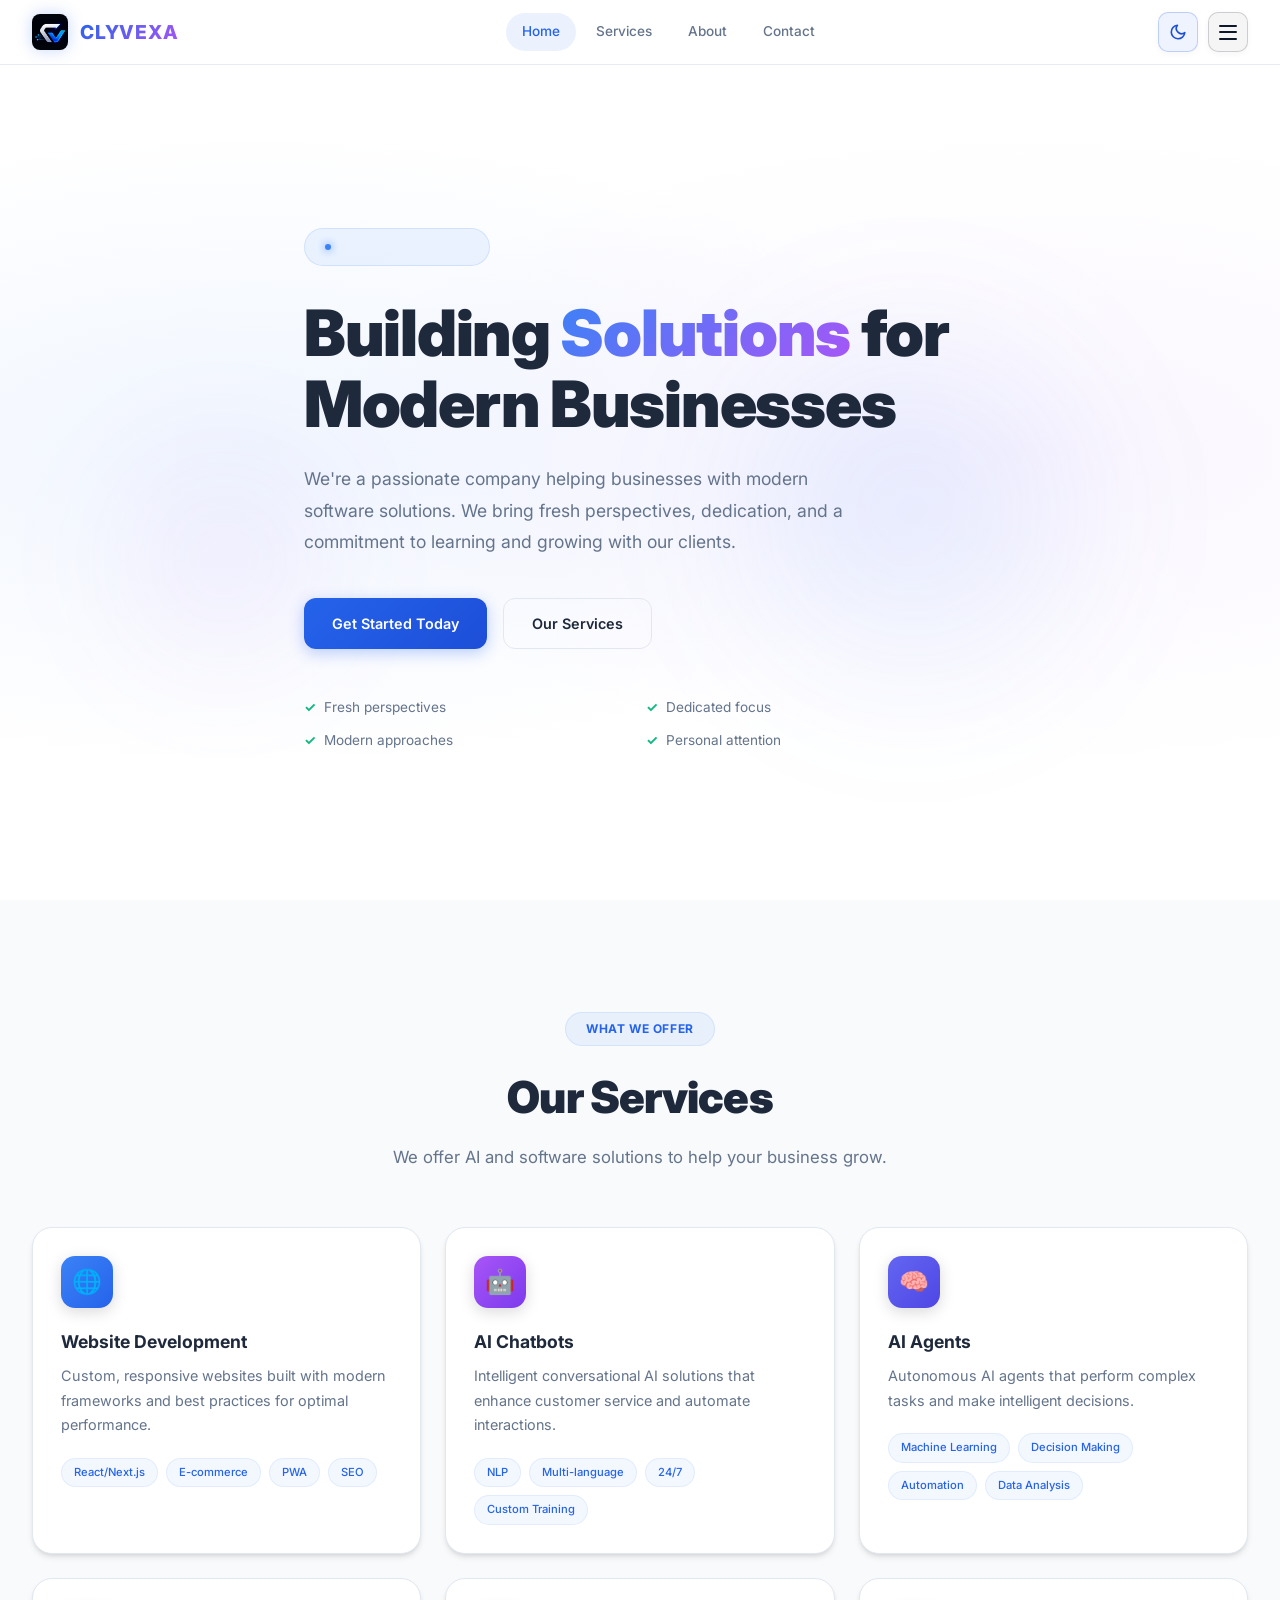
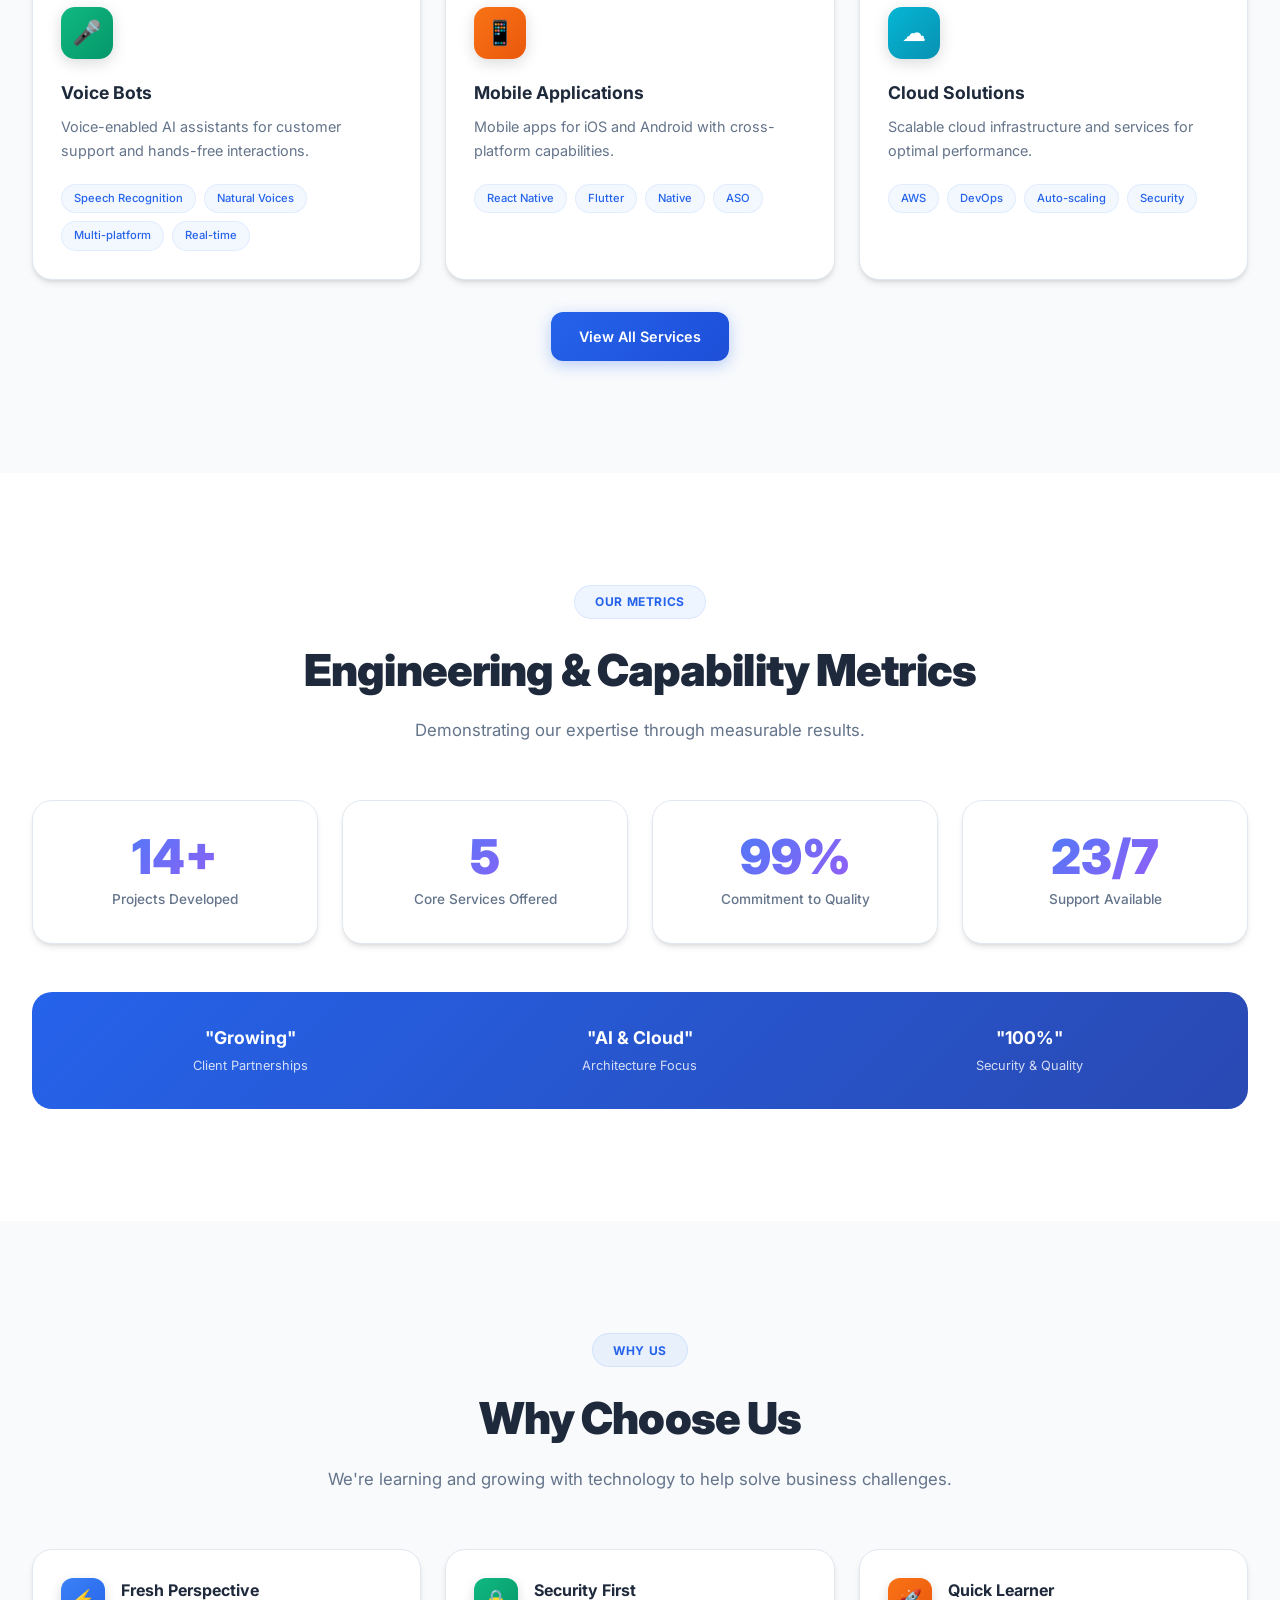
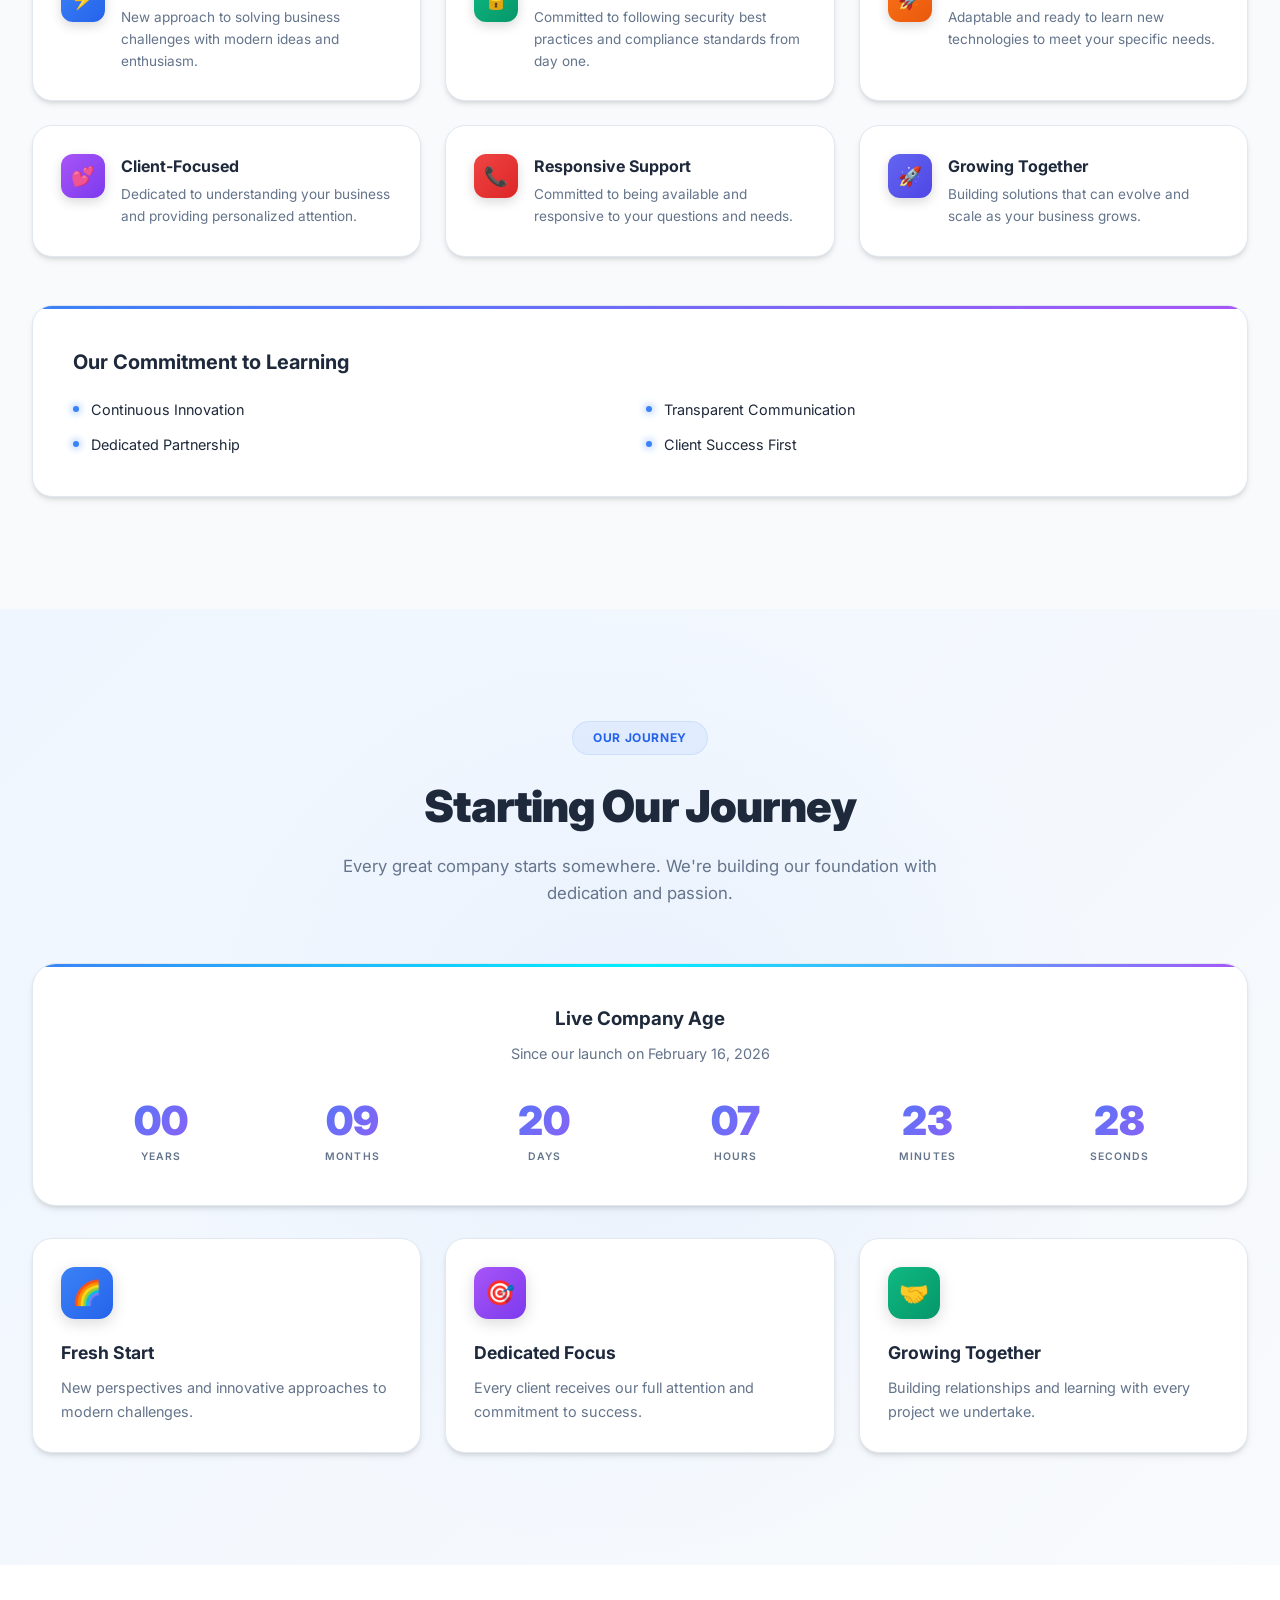
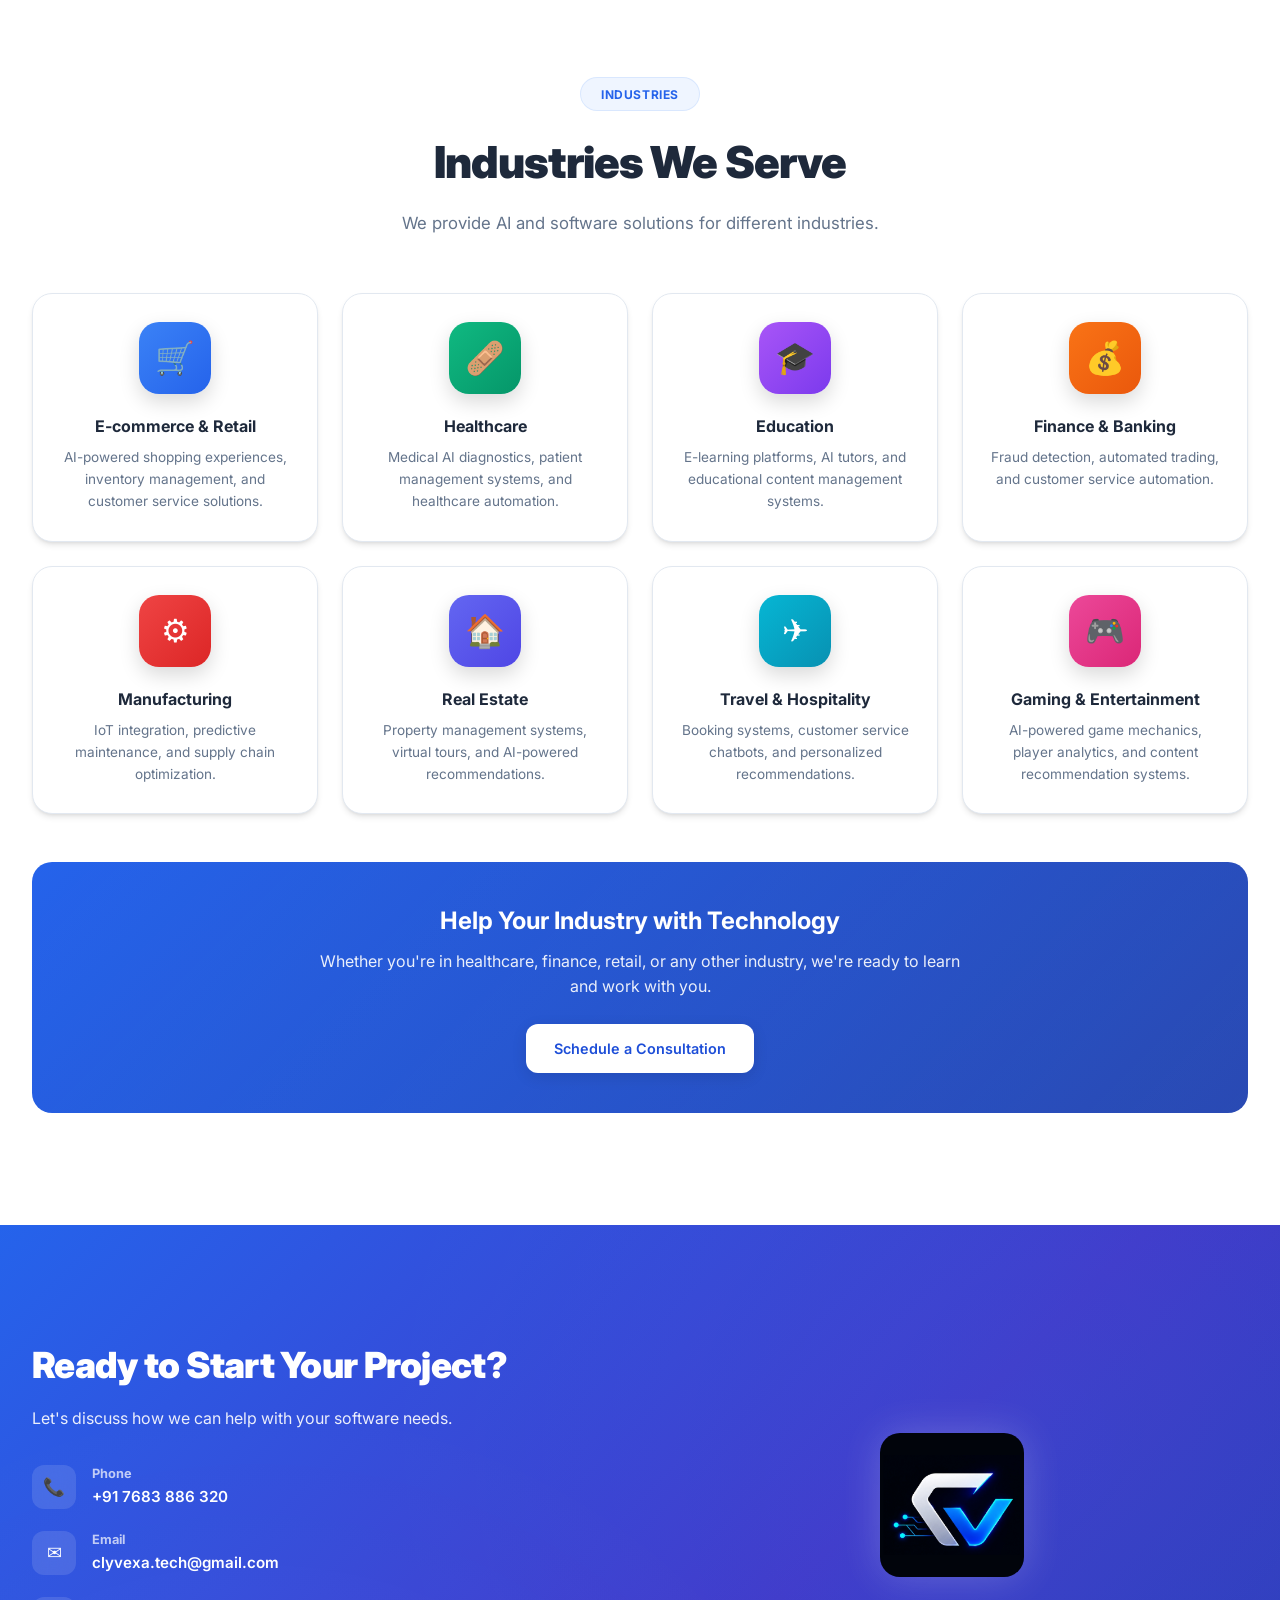
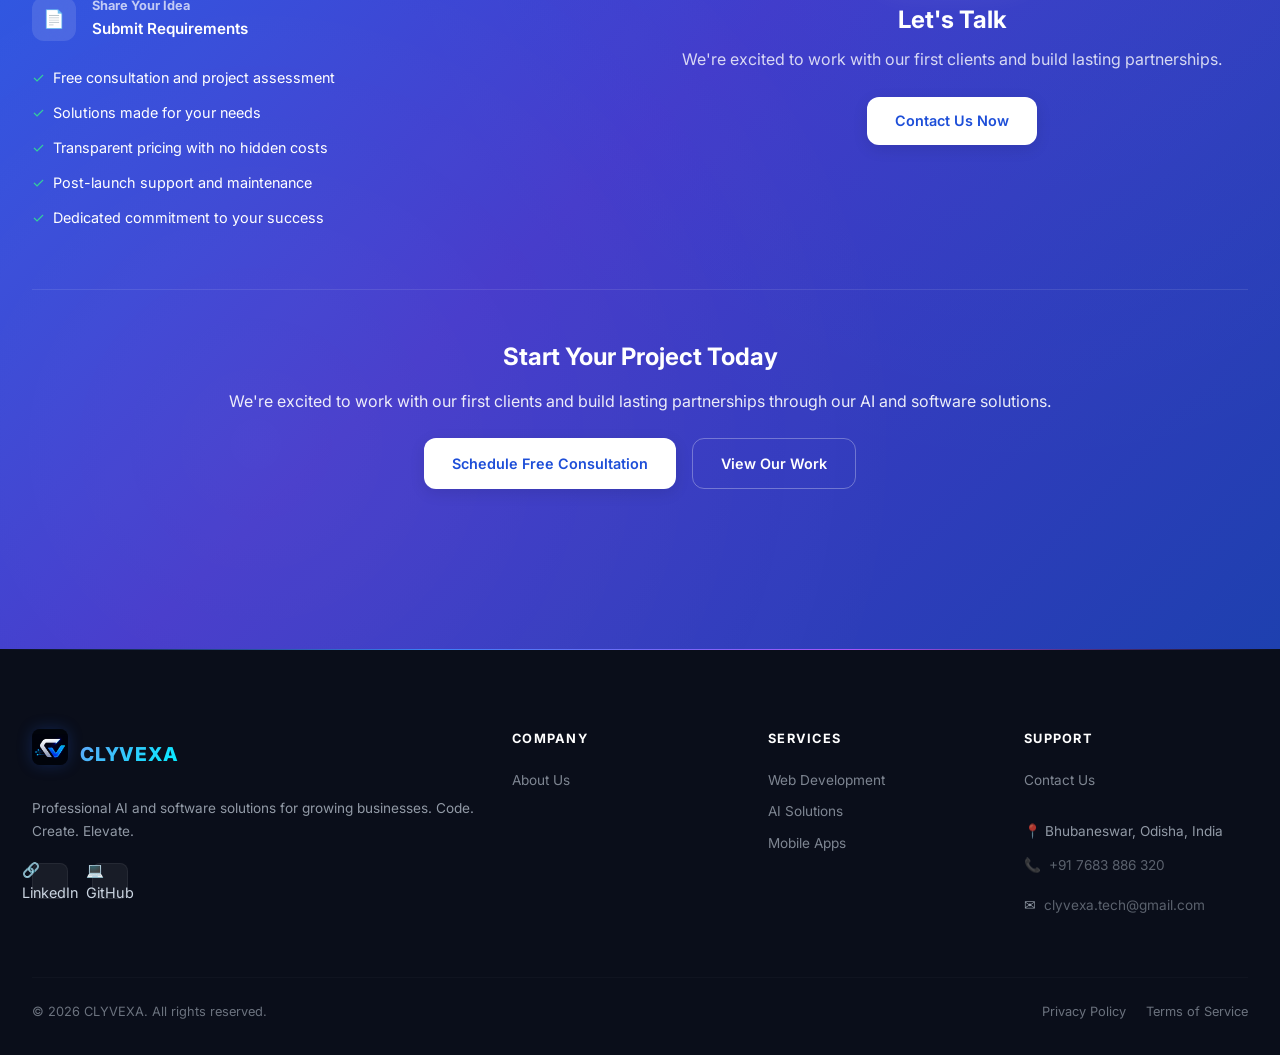
==== commit 6c85dfac: "fix: resolve subpage 404s by adding Vercel redirects, rewrites, and clean URL navigation" ====
--- a/static-site/index.html
+++ b/static-site/index.html
@@ -130,15 +130,15 @@
 <!-- Header -->
 <header class="header">
   <div class="container header-inner">
-    <a href="index.html" class="header-logo">
+    <a href="/" class="header-logo">
       <img src="images/logo-mark.png" alt="CLYVEXA">
       <span>CLYVEXA</span>
     </a>
     <nav class="header-nav">
-      <a href="index.html" class="active">Home</a>
-      <a href="services.html">Services</a>
-      <a href="about.html">About</a>
-      <a href="contact.html">Contact</a>
+      <a href="/" class="active">Home</a>
+      <a href="/services">Services</a>
+      <a href="/about">About</a>
+      <a href="/contact">Contact</a>
     </nav>
     <div class="header-actions">
       <button id="theme-toggle" class="theme-toggle" aria-label="Toggle theme" title="Toggle Dark/Light Mode">
@@ -171,14 +171,14 @@
   <div id="mobile-menu" class="mobile-menu">
     <div class="mobile-menu-brand" style="display: flex; align-items: center; gap: 0.75rem; padding-bottom: 1rem; border-bottom: 1px solid var(--border); margin-bottom: 0.5rem;">
       <img src="images/logo-mark.png" alt="CLYVEXA" style="width: 2.25rem; height: 2.25rem; border-radius: 6px;">
-      <span style="font-weight: 800; font-size: 1.15rem; background: linear-gradient(135deg, var(--primary-600), var(--neon-purple)); -webkit-background-clip: text; -webkit-text-fill-color: transparent;">CLYVEXA</span>
-    </div>
-    <a href="index.html">Home</a>
-    <a href="services.html">Services</a>
-    <a href="about.html">About Us</a>
-    <a href="contact.html">Contact</a>
+      <span style="font-weight: 800; font-size: 1.15rem; background: linear-gradient(135deg, var(--primary-600), var(--neon-purple)); -webkit-background-clip: text; -webkit-text-fill-color: transparent; background-clip: text;">CLYVEXA</span>
+    </div>
+    <a href="/">Home</a>
+    <a href="/services">Services</a>
+    <a href="/about">About Us</a>
+    <a href="/contact">Contact</a>
     <div style="margin-top: auto; padding-top: 1.5rem; border-top: 1px solid var(--border); display: flex; flex-direction: column; gap: 0.75rem;">
-      <a href="contact.html" class="btn btn-primary" style="text-align: center; justify-content: center; font-size: 0.85rem; padding: 0.7rem 1rem;">Schedule Consultation</a>
+      <a href="/contact" class="btn btn-primary" style="text-align: center; justify-content: center; font-size: 0.85rem; padding: 0.7rem 1rem;">Schedule Consultation</a>
       <p style="font-size: 0.78rem; color: var(--text-secondary); text-align: center; margin: 0;">📍 Bhubaneswar, Odisha, India</p>
       <p style="font-size: 0.78rem; color: var(--text-secondary); text-align: center; margin: 0;">📞 +91 7683 886 320</p>
     </div>
@@ -196,8 +196,8 @@
       <h1>Building <span class="gradient">Solutions</span> for Modern Businesses</h1>
       <p>We're a passionate company helping businesses with modern software solutions. We bring fresh perspectives, dedication, and a commitment to learning and growing with our clients.</p>
       <div class="hero-buttons">
-        <a href="contact.html" class="btn btn-primary">Get Started Today</a>
-        <a href="services.html" class="btn btn-outline">Our Services</a>
+        <a href="/contact" class="btn btn-primary">Get Started Today</a>
+        <a href="/services" class="btn btn-outline">Our Services</a>
       </div>
       <div class="hero-features">
         <div class="hero-feature"><span class="check">&#10003;</span> Fresh perspectives</div>
@@ -270,7 +270,7 @@
       </div>
     </div>
     <div style="text-align: center; margin-top: 2rem;" class="animate">
-      <a href="services.html" class="btn btn-primary">View All Services</a>
+      <a href="/services" class="btn btn-primary">View All Services</a>
     </div>
   </div>
 </section>
@@ -496,7 +496,7 @@
     <div class="industry-banner animate">
       <h3>Help Your Industry with Technology</h3>
       <p>Whether you're in healthcare, finance, retail, or any other industry, we're ready to learn and work with you.</p>
-      <a href="contact.html" class="btn btn-white">Schedule a Consultation</a>
+      <a href="/contact" class="btn btn-white">Schedule a Consultation</a>
     </div>
   </div>
 </section>
@@ -542,7 +542,7 @@
           <img src="images/logo-mark.png" alt="CLYVEXA Logo" loading="lazy" style="width: 9rem; height: 9rem; border-radius: 20px; margin: 0 auto 1.5rem; box-shadow: 0 0 40px rgba(255,255,255,0.2); transition: transform 0.3s ease;">
           <h3 style="font-size: 1.5rem; font-weight: 700; margin-bottom: 0.5rem;">Let's Talk</h3>
           <p style="opacity: 0.8; margin-bottom: 1.5rem;">We're excited to work with our first clients and build lasting partnerships.</p>
-          <a href="contact.html" class="btn btn-white">Contact Us Now</a>
+          <a href="/contact" class="btn btn-white">Contact Us Now</a>
         </div>
       </div>
     </div>
@@ -550,8 +550,8 @@
       <h3>Start Your Project Today</h3>
       <p>We're excited to work with our first clients and build lasting partnerships through our AI and software solutions.</p>
       <div class="bottom-cta-buttons">
-        <a href="contact.html" class="btn btn-white">Schedule Free Consultation</a>
-        <a href="services.html" class="btn btn-outline" style="border-color: rgba(255,255,255,0.3); color: #fff;">View Our Work</a>
+        <a href="/contact" class="btn btn-white">Schedule Free Consultation</a>
+        <a href="/services" class="btn btn-outline" style="border-color: rgba(255,255,255,0.3); color: #fff;">View Our Work</a>
       </div>
     </div>
   </div>
@@ -562,7 +562,7 @@
   <div class="container">
     <div class="footer-grid">
       <div class="footer-brand">
-        <a href="index.html" class="footer-logo">
+        <a href="/" class="footer-logo">
           <img src="images/logo-mark.png" alt="CLYVEXA">
           <span>CLYVEXA</span>
         </a>
@@ -574,17 +574,17 @@
       </div>
       <div class="footer-col">
         <h4>Company</h4>
-        <a href="about.html">About Us</a>
+        <a href="/about">About Us</a>
       </div>
       <div class="footer-col">
         <h4>Services</h4>
-        <a href="services.html">Web Development</a>
-        <a href="services.html">AI Solutions</a>
-        <a href="services.html">Mobile Apps</a>
+        <a href="/services">Web Development</a>
+        <a href="/services">AI Solutions</a>
+        <a href="/services">Mobile Apps</a>
       </div>
       <div class="footer-col">
         <h4>Support</h4>
-        <a href="contact.html">Contact Us</a>
+        <a href="/contact">Contact Us</a>
         <div class="footer-contact">
           <div class="footer-contact-item">&#128205; Bhubaneswar, Odisha, India</div>
           <div class="footer-contact-item">&#128222; <a href="tel:+917683886320">+91 7683 886 320</a></div>
@@ -595,8 +595,8 @@
     <div class="footer-bottom">
       <span>&copy; 2026 CLYVEXA. All rights reserved.</span>
       <span>
-        <a href="privacy.html" style="margin-right: 1rem;">Privacy Policy</a>
-        <a href="terms.html">Terms of Service</a>
+        <a href="/privacy" style="margin-right: 1rem;">Privacy Policy</a>
+        <a href="/terms">Terms of Service</a>
       </span>
     </div>
   </div>
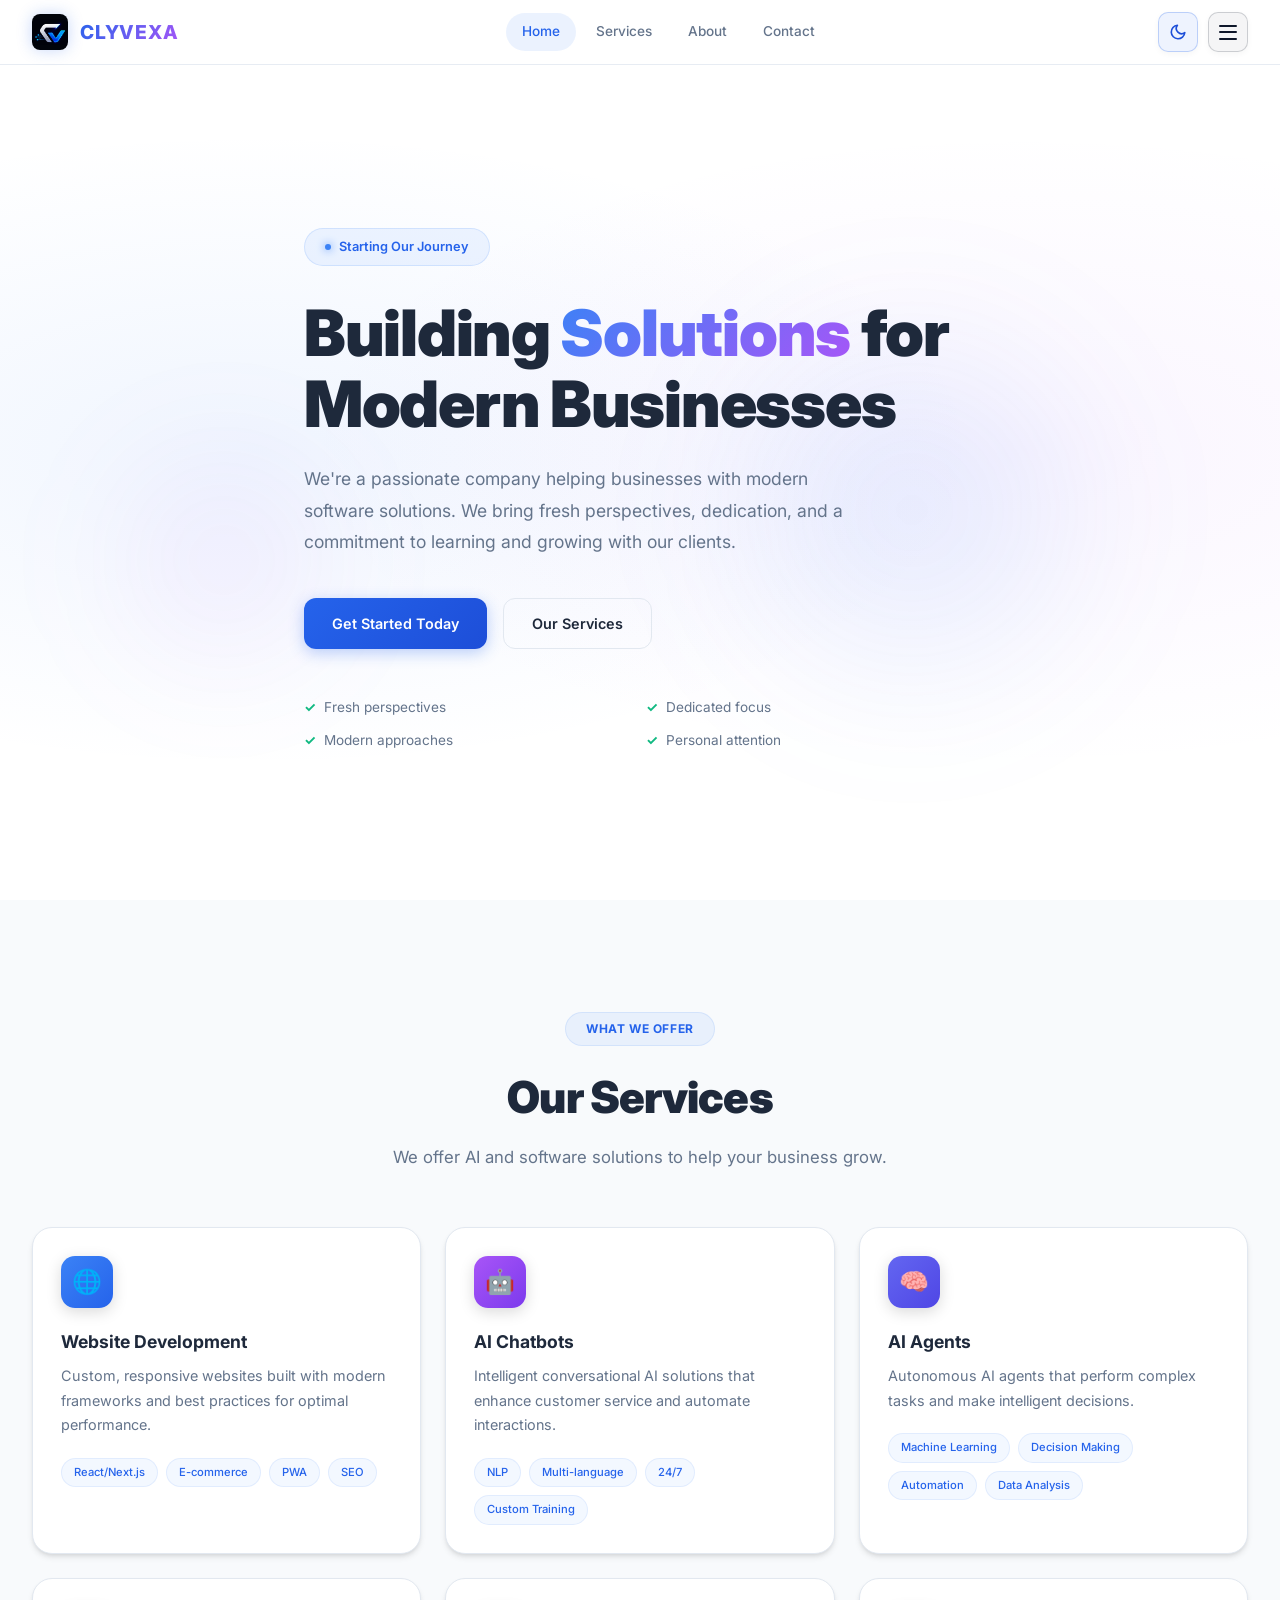
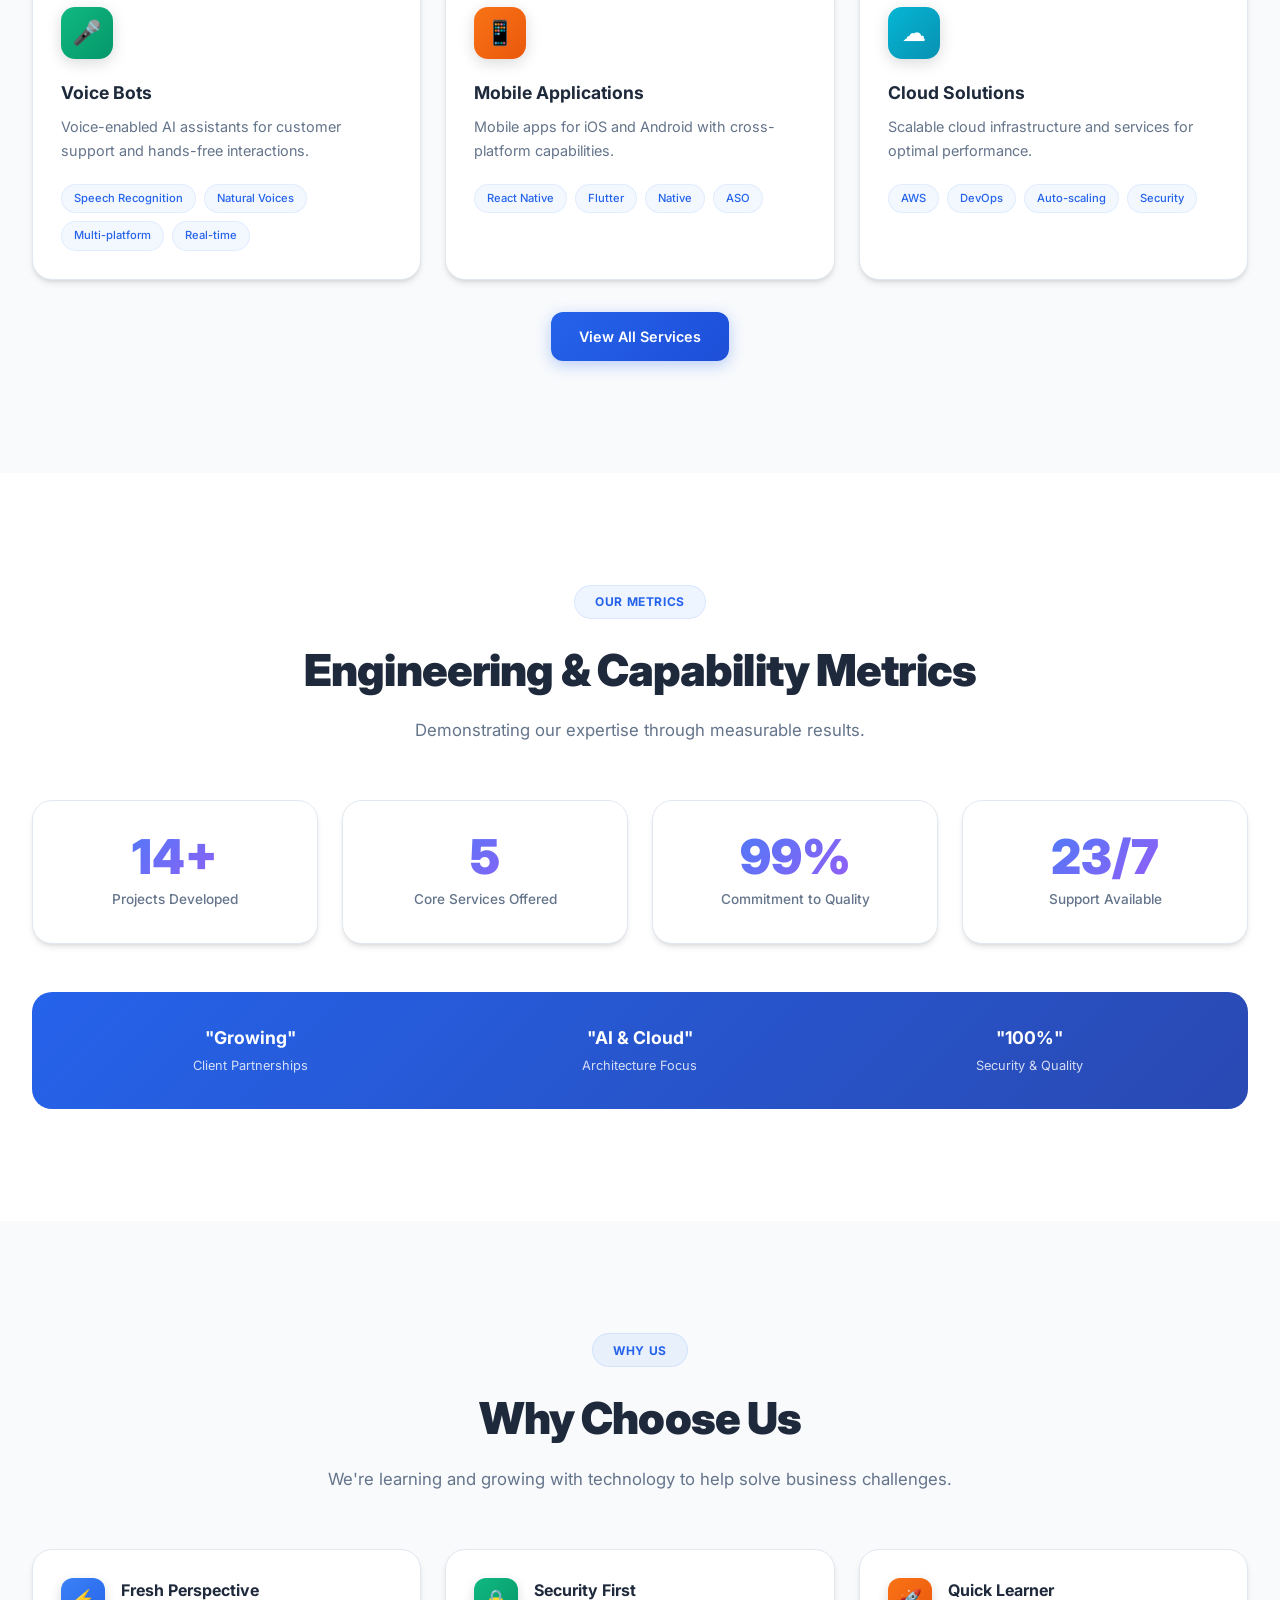
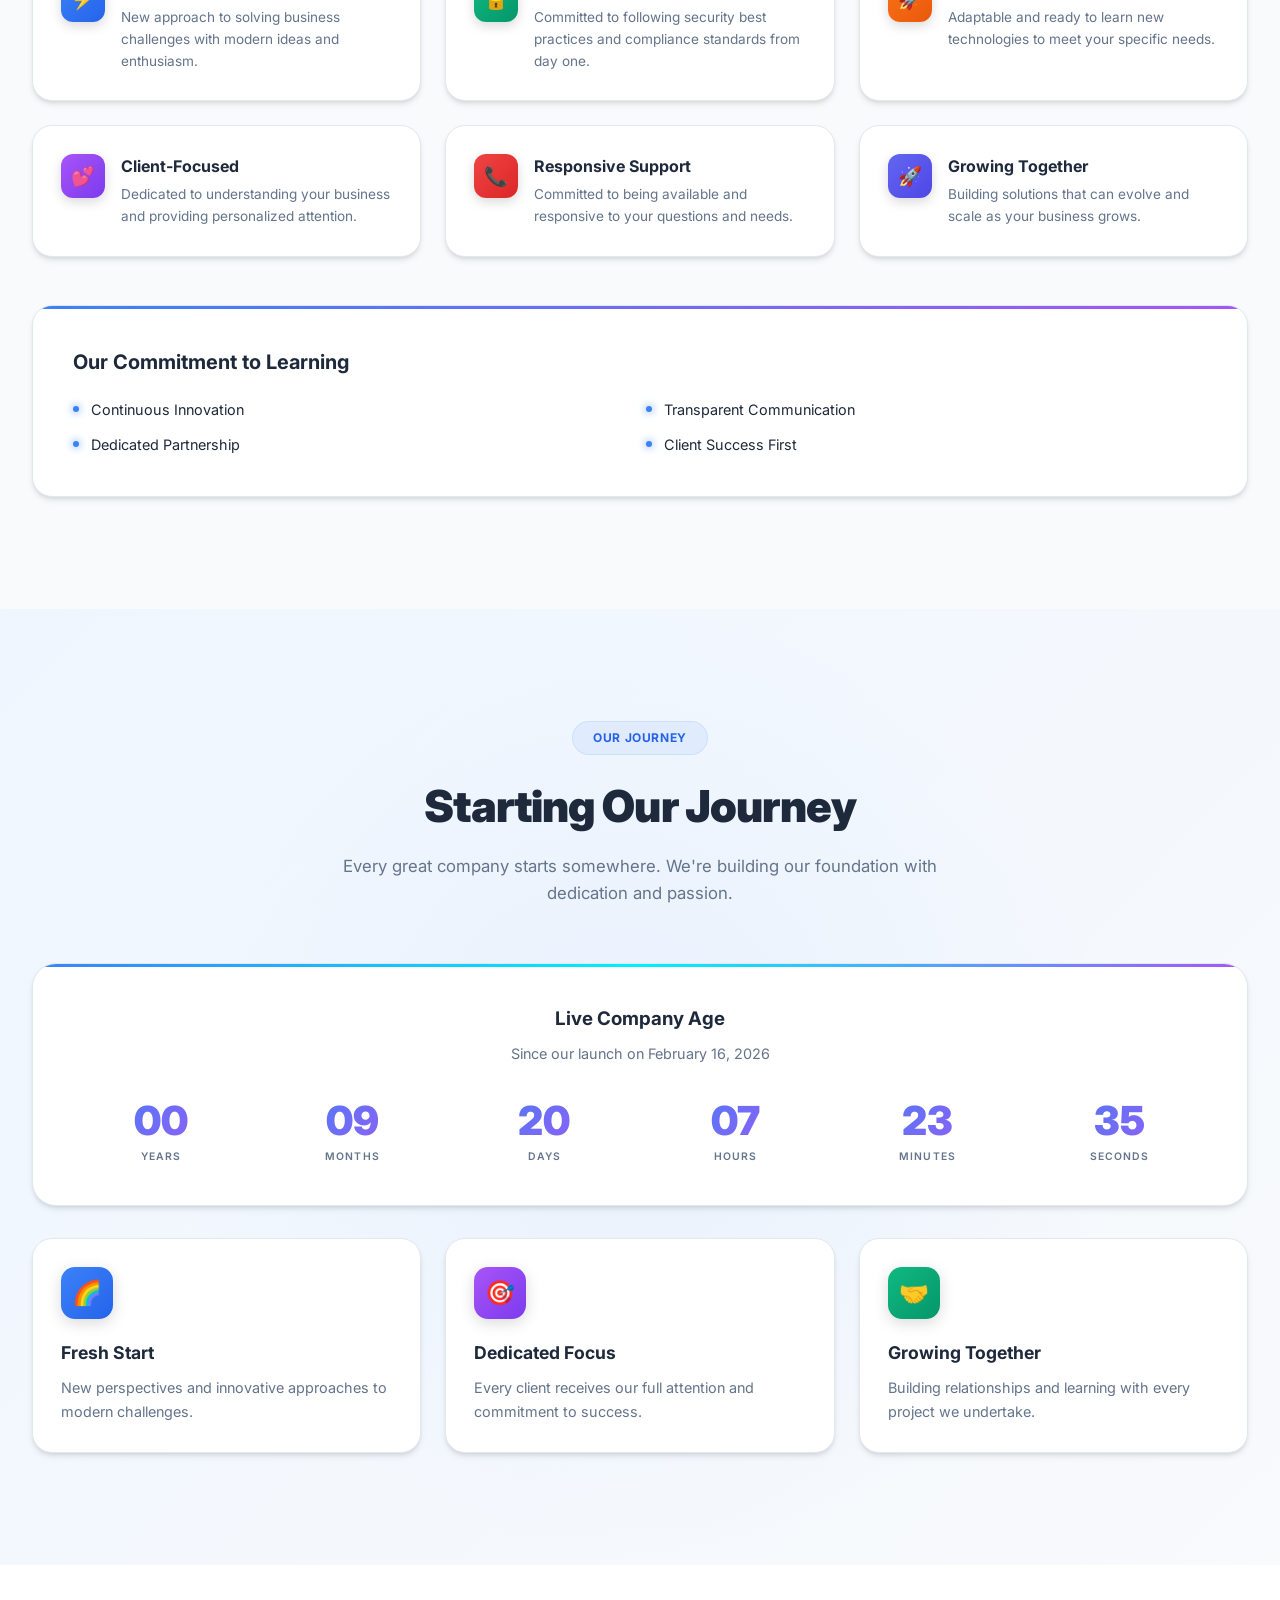
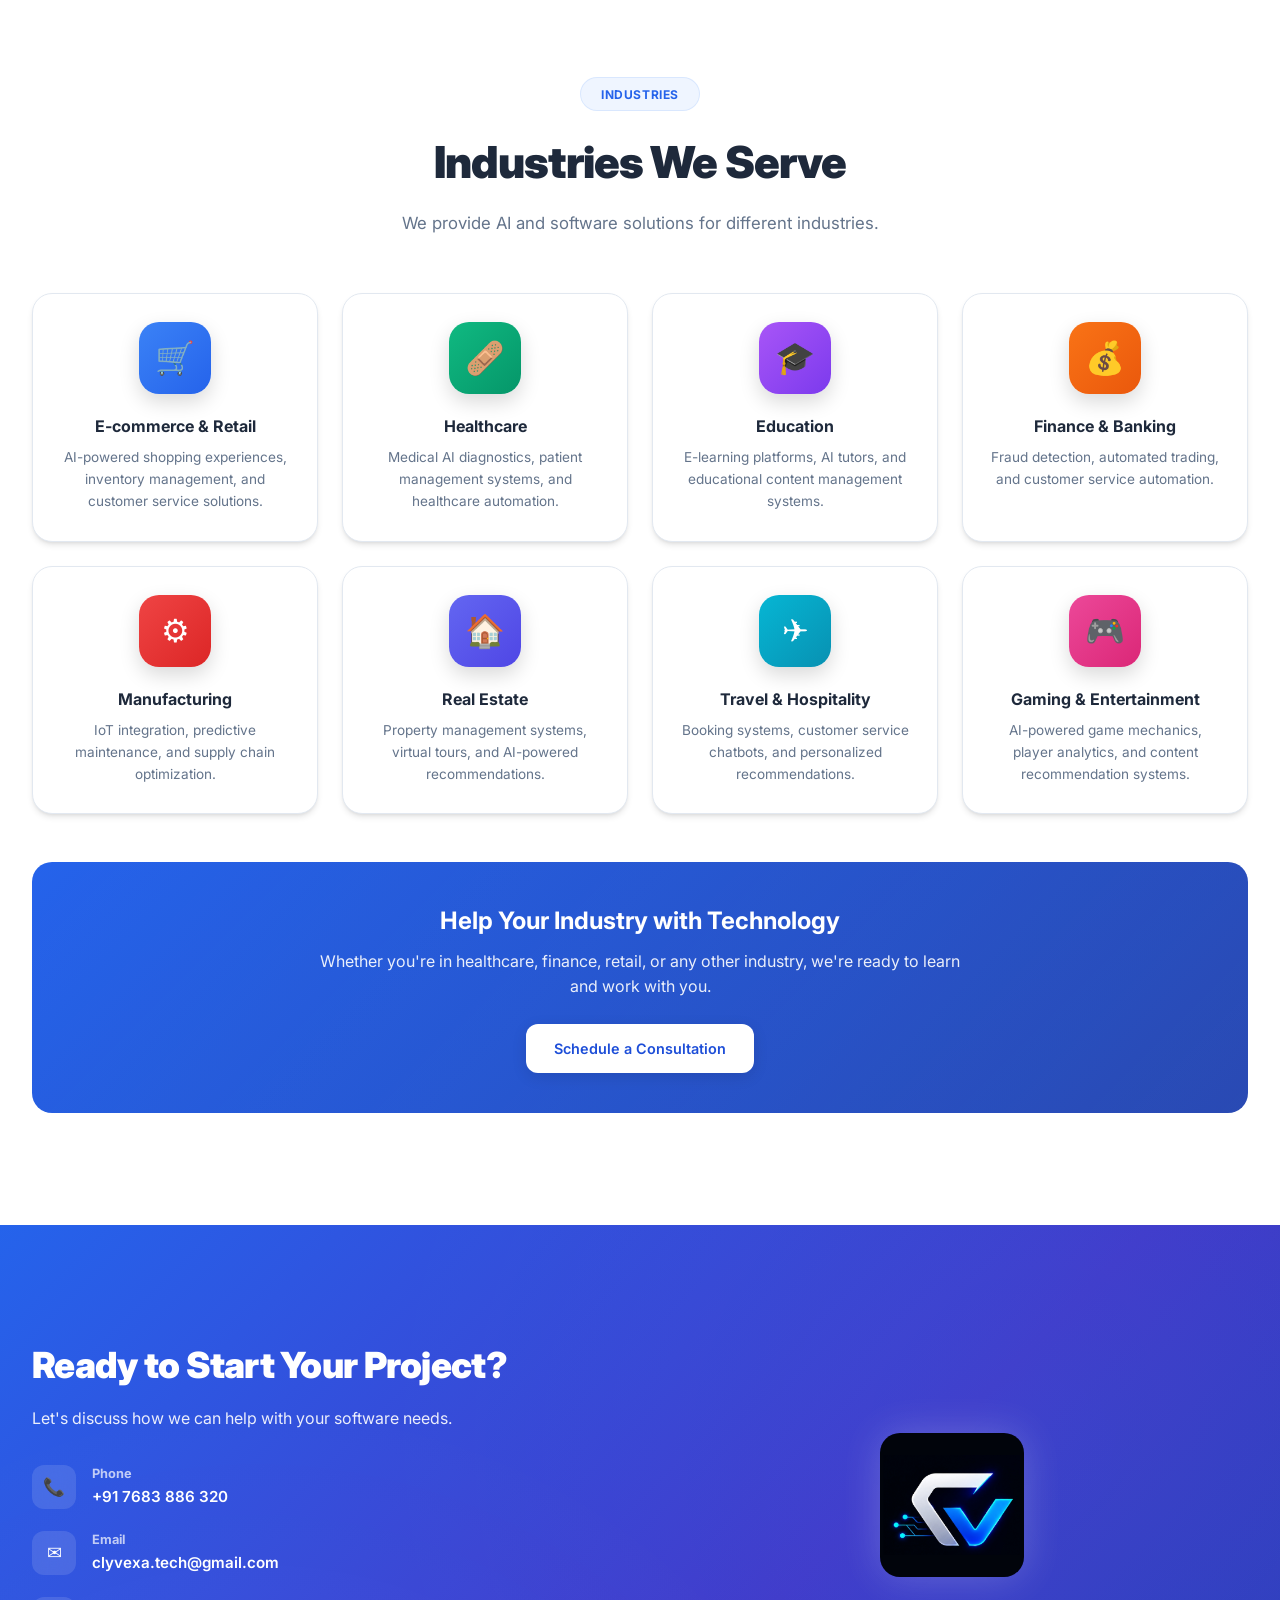
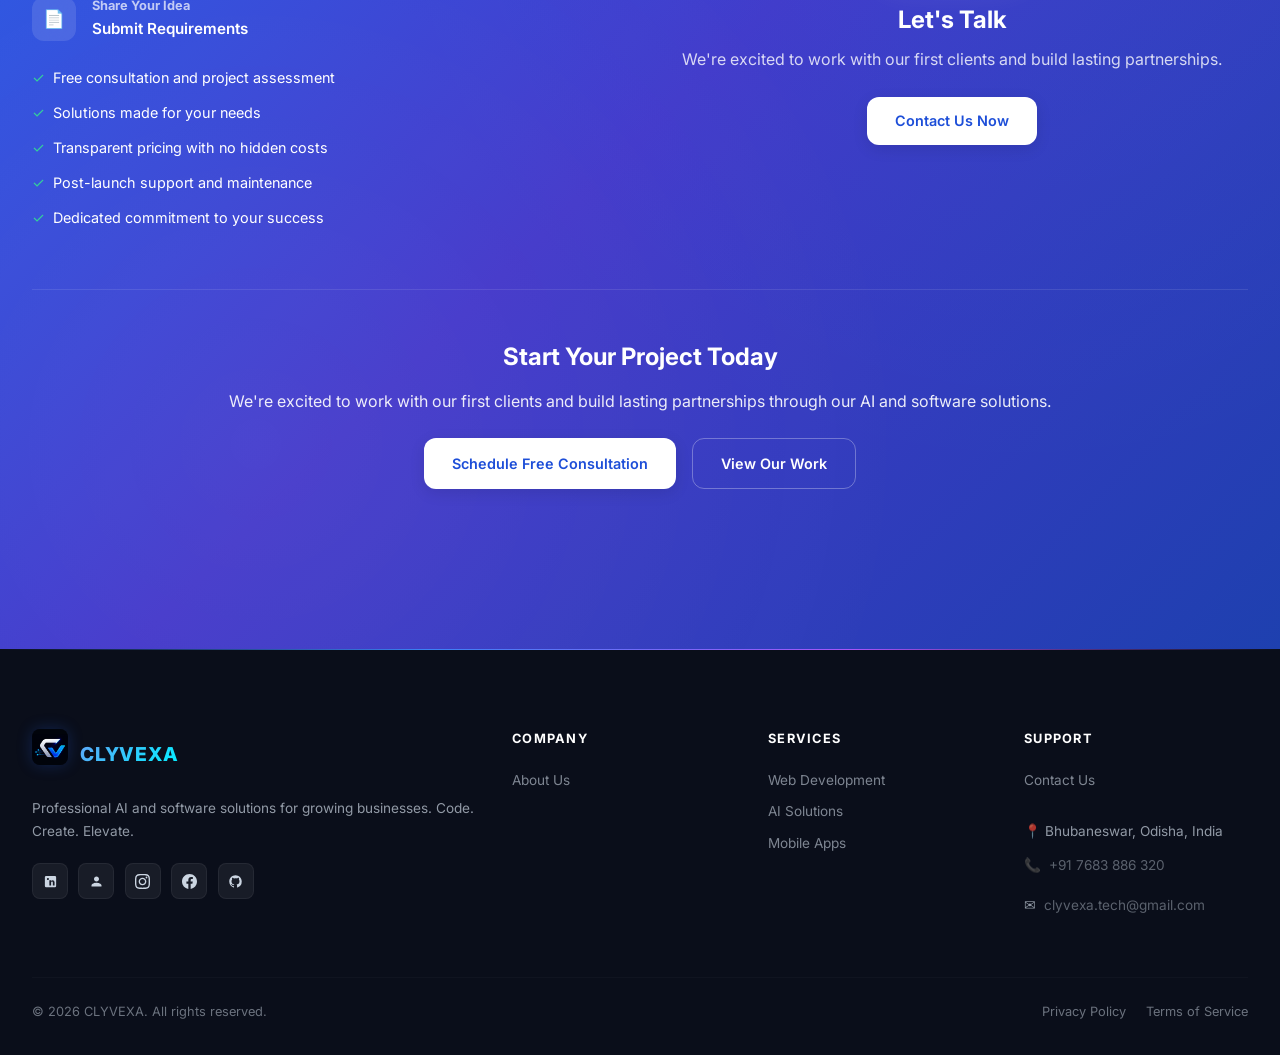
==== commit b1ca282a: "seo: link company and founder LinkedIn, Instagram, Facebook profiles across Schema and UI" ====
--- a/static-site/index.html
+++ b/static-site/index.html
@@ -5,12 +5,13 @@
   <meta name="viewport" content="width=device-width, initial-scale=1.0">
   <title>CLYVEXA - Professional AI &amp; Software Solutions | Er. Debadattaa Jena</title>
   <meta name="description" content="CLYVEXA delivers cutting-edge AI and software solutions: Custom Web Development, AI Chatbots, Autonomous AI Agents, Voice Bots, Mobile Apps, and Cloud Infrastructure. Founded by Er. Debadattaa Jena in Bhubaneswar, Odisha.">
-  <meta name="keywords" content="CLYVEXA, Er. Debadattaa Jena, Er.Debadatta Jena, Debadatta Jena, AI Solutions, Software Development, Web Development, AI Chatbots, Mobile Apps, Cloud Services, AI Agents, Voice Bots, Bhubaneswar, Odisha, India">
+  <meta name="keywords" content="CLYVEXA, clyvexa.tech, CLYVEXA Tech, Clyvexa Solutions, Er. Debadattaa Jena, Er.Debadatta Jena, Debadatta Jena, clyvexa linkedin, clyvexa instagram, clyvexa facebook, AI Solutions Bhubaneswar, Software Development Odisha, AI Chatbots, Mobile Apps, Cloud Services, AI Agents, Voice Bots, Bhubaneswar, Odisha, India">
   <link rel="canonical" href="https://clyvexa-ten.vercel.app/">
-  <meta property="og:title" content="CLYVEXA - Professional AI &amp; Software Solutions">
+  <meta property="og:title" content="CLYVEXA - Professional AI &amp; Software Solutions | Er. Debadattaa Jena">
   <meta property="og:description" content="Professional AI and software solutions for growing businesses. Founded by Er. Debadattaa Jena.">
   <meta property="og:image" content="https://clyvexa-ten.vercel.app/images/logo-mark.png">
   <meta property="og:url" content="https://clyvexa-ten.vercel.app/">
+  <meta property="og:site_name" content="CLYVEXA">
   <meta property="og:type" content="website">
   <meta name="twitter:card" content="summary_large_image">
   <meta name="twitter:title" content="CLYVEXA - AI &amp; Software Solutions">
@@ -42,7 +43,7 @@
         "@id": "https://clyvexa-ten.vercel.app/#organization",
         "name": "CLYVEXA",
         "legalName": "CLYVEXA",
-        "alternateName": ["CLYVEXA Tech", "Clyvexa Solutions"],
+        "alternateName": ["CLYVEXA Tech", "clyvexa.tech", "Clyvexa Solutions", "CLYVEXA AI"],
         "url": "https://clyvexa-ten.vercel.app/",
         "logo": "https://clyvexa-ten.vercel.app/images/logo-mark.png",
         "image": "https://clyvexa-ten.vercel.app/images/logo-mark.png",
@@ -65,8 +66,10 @@
           "availableLanguage": ["English", "Hindi", "Odia"]
         },
         "sameAs": [
-          "https://www.linkedin.com/in/er-debadattaa-jena-a13a72300",
-          "https://github.com/Debadatta-jena"
+          "https://www.linkedin.com/company/clyvexa/",
+          "https://www.instagram.com/clyvexa.tech/",
+          "https://www.facebook.com/clyvexa.tech/",
+          "https://github.com/clyvexatech-prog"
         ]
       },
       {
@@ -568,8 +571,21 @@
         </a>
         <p>Professional AI and software solutions for growing businesses. Code. Create. Elevate.</p>
         <div class="footer-social">
-          <a href="https://www.linkedin.com/in/er-debadattaa-jena-a13a72300" target="_blank" rel="noopener" title="LinkedIn">&#128279; LinkedIn</a>
-          <a href="https://github.com/Debadatta-jena" target="_blank" rel="noopener" title="GitHub">&#128187; GitHub</a>
+          <a href="https://www.linkedin.com/company/clyvexa/" target="_blank" rel="noopener" title="CLYVEXA LinkedIn Page" aria-label="CLYVEXA LinkedIn Page">
+            <svg width="15" height="15" fill="currentColor" viewBox="0 0 24 24"><path d="M19 3a2 2 0 0 1 2 2v14a2 2 0 0 1-2 2H5a2 2 0 0 1-2-2V5a2 2 0 0 1 2-2h14m-.5 15.5v-5.3a3.26 3.26 0 0 0-3.26-3.26c-.85 0-1.84.52-2.28 1.3v-1.11h-2.79v8.37h2.79v-4.93c0-.77.62-1.4 1.39-1.4a1.4 1.4 0 0 1 1.4 1.4v4.93h2.75M6.46 10.9h2.79v8.37H6.46v-8.37M7.86 6.3a1.63 1.63 0 0 0-1.62 1.62c0 .9.72 1.63 1.62 1.63.9 0 1.63-.73 1.63-1.63 0-.9-.73-1.62-1.63-1.62Z"/></svg>
+          </a>
+          <a href="https://www.linkedin.com/in/er-debadattaa-jena-a13a72300" target="_blank" rel="noopener" title="Founder LinkedIn - Er. Debadattaa Jena" aria-label="Founder LinkedIn Profile">
+            <svg width="15" height="15" fill="currentColor" viewBox="0 0 24 24"><path d="M12 12c2.21 0 4-1.79 4-4s-1.79-4-4-4-4 1.79-4 4 1.79 4 4 4zm0 2c-2.67 0-8 1.34-8 4v2h16v-2c0-2.66-5.33-4-8-4z"/></svg>
+          </a>
+          <a href="https://www.instagram.com/clyvexa.tech/" target="_blank" rel="noopener" title="Instagram @clyvexa.tech" aria-label="Instagram">
+            <svg width="15" height="15" fill="currentColor" viewBox="0 0 24 24"><path d="M12 2.163c3.204 0 3.584.012 4.85.07 3.252.148 4.771 1.691 4.919 4.919.058 1.265.069 1.645.069 4.849 0 3.205-.012 3.584-.069 4.849-.149 3.225-1.664 4.771-4.919 4.919-1.266.058-1.644.07-4.85.07-3.204 0-3.584-.012-4.849-.07-3.26-.149-4.771-1.699-4.919-4.92-.058-1.265-.07-1.644-.07-4.849 0-3.204.013-3.583.07-4.849.149-3.227 1.664-4.771 4.919-4.919 1.266-.057 1.645-.069 4.849-.069zm0-2.163c-3.259 0-3.667.014-4.947.072-4.358.2-6.78 2.618-6.98 6.98-.059 1.281-.073 1.689-.073 4.948 0 3.259.014 3.668.072 4.948.2 4.358 2.618 6.78 6.98 6.98 1.281.058 1.689.072 4.948.072 3.259 0 3.668-.014 4.948-.072 4.354-.2 6.782-2.618 6.979-6.98.059-1.28.073-1.689.073-4.948 0-3.259-.014-3.667-.072-4.947-.196-4.354-2.617-6.78-6.979-6.98-1.281-.059-1.69-.073-4.949-.073zm0 5.838c-3.403 0-6.162 2.759-6.162 6.162s2.759 6.163 6.162 6.163 6.162-2.759 6.162-6.163c0-3.403-2.759-6.162-6.162-6.162zm0 10.162c-2.209 0-4-1.79-4-4 0-2.209 1.791-4 4-4s4 1.791 4 4c0 2.21-1.791 4-4 4zm6.406-11.845c-.796 0-1.441.645-1.441 1.44s.645 1.44 1.441 1.44c.795 0 1.439-.645 1.439-1.44s-.644-1.44-1.439-1.44z"/></svg>
+          </a>
+          <a href="https://www.facebook.com/clyvexa.tech/" target="_blank" rel="noopener" title="Facebook @clyvexa.tech" aria-label="Facebook">
+            <svg width="15" height="15" fill="currentColor" viewBox="0 0 24 24"><path d="M24 12.073c0-6.627-5.373-12-12-12s-12 5.373-12 12c0 5.99 4.388 10.954 10.125 11.854v-8.385H7.078v-3.47h3.047V9.43c0-3.007 1.792-4.669 4.533-4.669 1.312 0 2.686.235 2.686.235v2.953H15.83c-1.491 0-1.956.925-1.956 1.874v2.25h3.328l-.532 3.47h-2.796v8.385C19.612 23.027 24 18.062 24 12.073z"/></svg>
+          </a>
+          <a href="https://github.com/Debadatta-jena" target="_blank" rel="noopener" title="GitHub - Debadatta Jena" aria-label="GitHub">
+            <svg width="15" height="15" fill="currentColor" viewBox="0 0 24 24"><path d="M12 2C6.477 2 2 6.484 2 12.017c0 4.425 2.865 8.18 6.839 9.504.5.092.682-.217.682-.483 0-.237-.008-.868-.013-1.703-2.782.605-3.369-1.343-3.369-1.343-.454-1.158-1.11-1.466-1.11-1.466-.908-.62.069-.608.069-.608 1.003.07 1.53 1.032 1.53 1.032.892 1.53 2.341 1.088 2.91.832.092-.647.35-1.088.636-1.338-2.22-.253-4.555-1.113-4.555-4.951 0-1.093.39-1.988 1.029-2.688-.103-.253-.446-1.272.098-2.65 0 0 .84-.27 2.75 1.026A9.564 9.564 0 0 1 12 6.844c.85.004 1.705.115 2.504.337 1.909-1.296 2.747-1.027 2.747-1.027.546 1.379.202 2.398.1 2.651.64.7 1.028 1.595 1.028 2.688 0 3.848-2.339 4.695-4.566 4.943.359.309.678.92.678 1.855 0 1.338-.012 2.419-.012 2.747 0 .268.18.58.688.482A10.019 10.019 0 0 0 22 12.017C22 6.484 17.522 2 12 2z"/></svg>
+          </a>
         </div>
       </div>
       <div class="footer-col">
--- a/static-site/css/style.css
+++ b/static-site/css/style.css
@@ -608,7 +608,7 @@
 .footer-logo span { font-size: 1.2rem; font-weight: 800; letter-spacing: 0.04em; background: linear-gradient(135deg, var(--primary-400), var(--neon-cyan)); -webkit-background-clip: text; -webkit-text-fill-color: transparent; background-clip: text; }
 .footer-brand img { height: 2.25rem; width: auto; margin-bottom: 1rem; }
 .footer-brand p { font-size: 0.85rem; line-height: 1.7; opacity: 0.7; margin-bottom: 1.25rem; }
-.footer-social { display: flex; gap: 1.5rem; }
+.footer-social { display: flex; gap: 0.65rem; flex-wrap: wrap; }
 .footer-social a {
   width: 2.25rem; height: 2.25rem; border-radius: 0.5rem;
   background: rgba(255,255,255,0.06); display: flex;
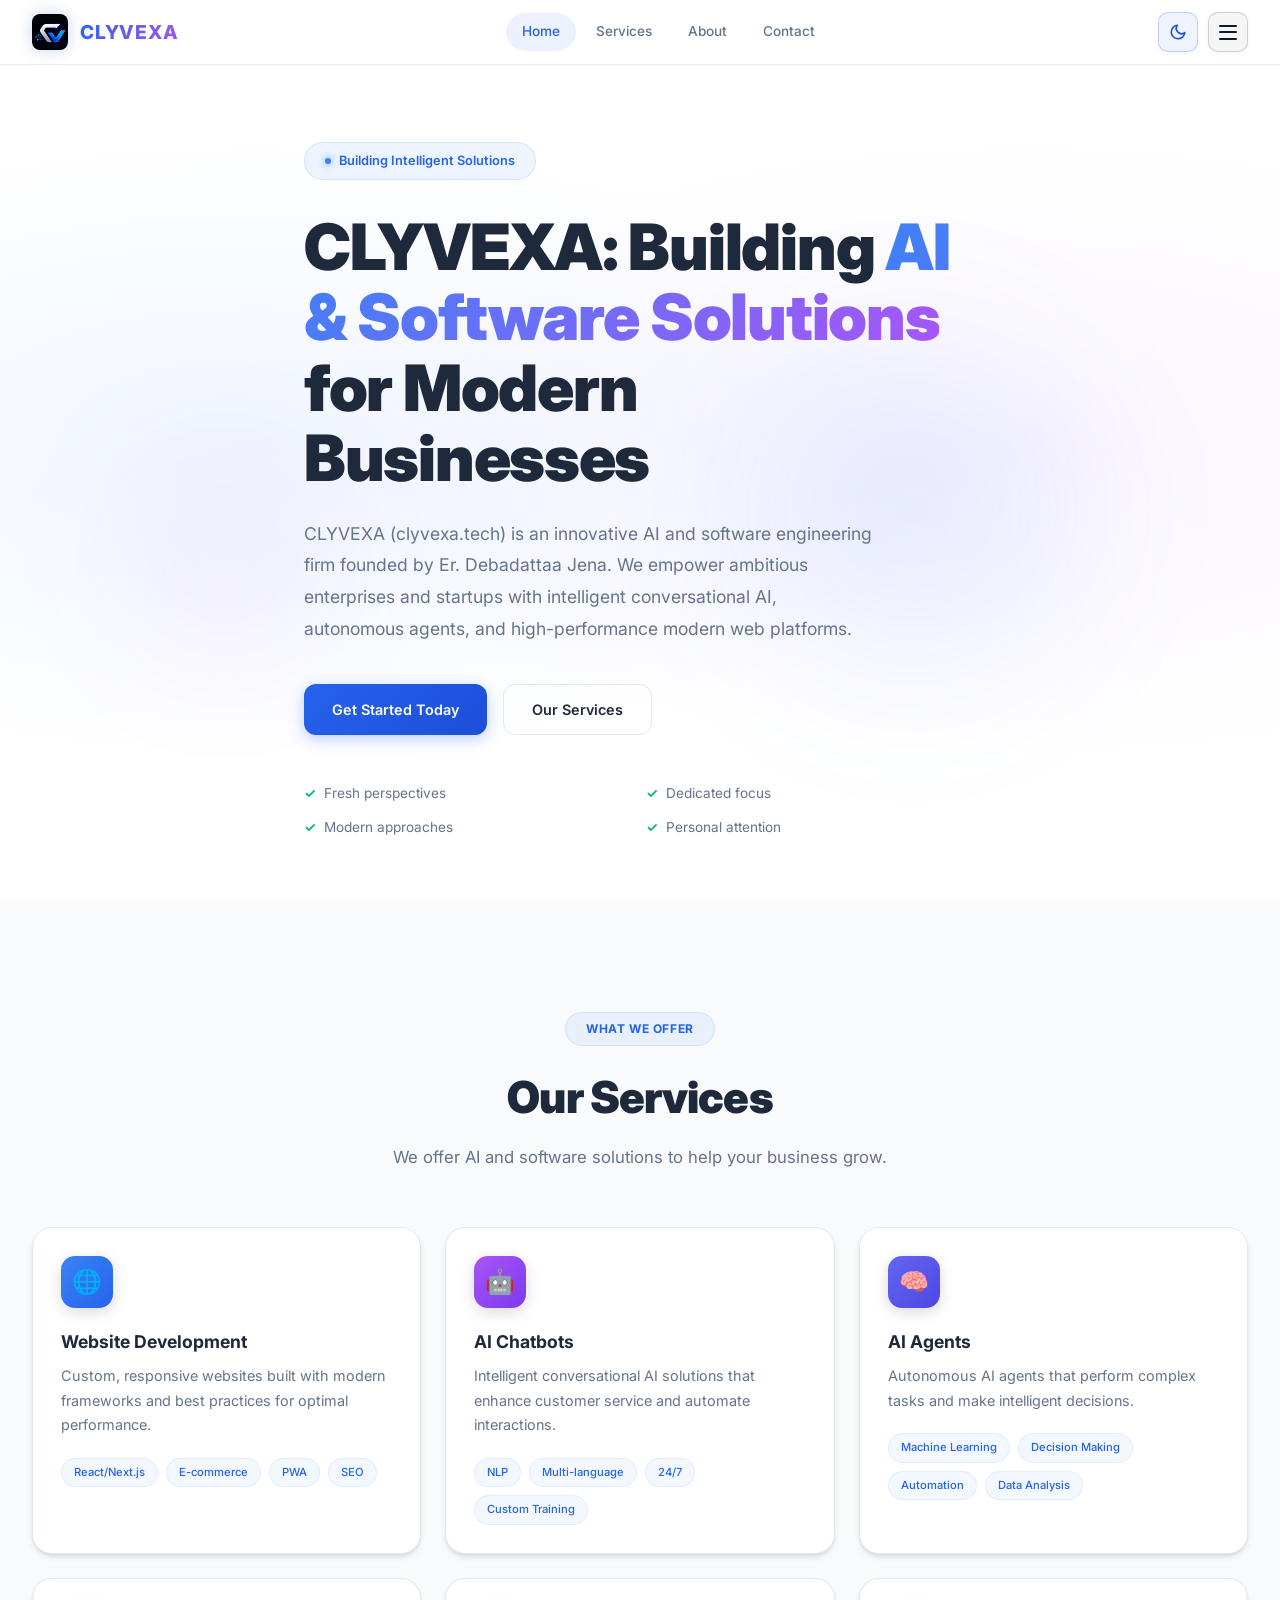
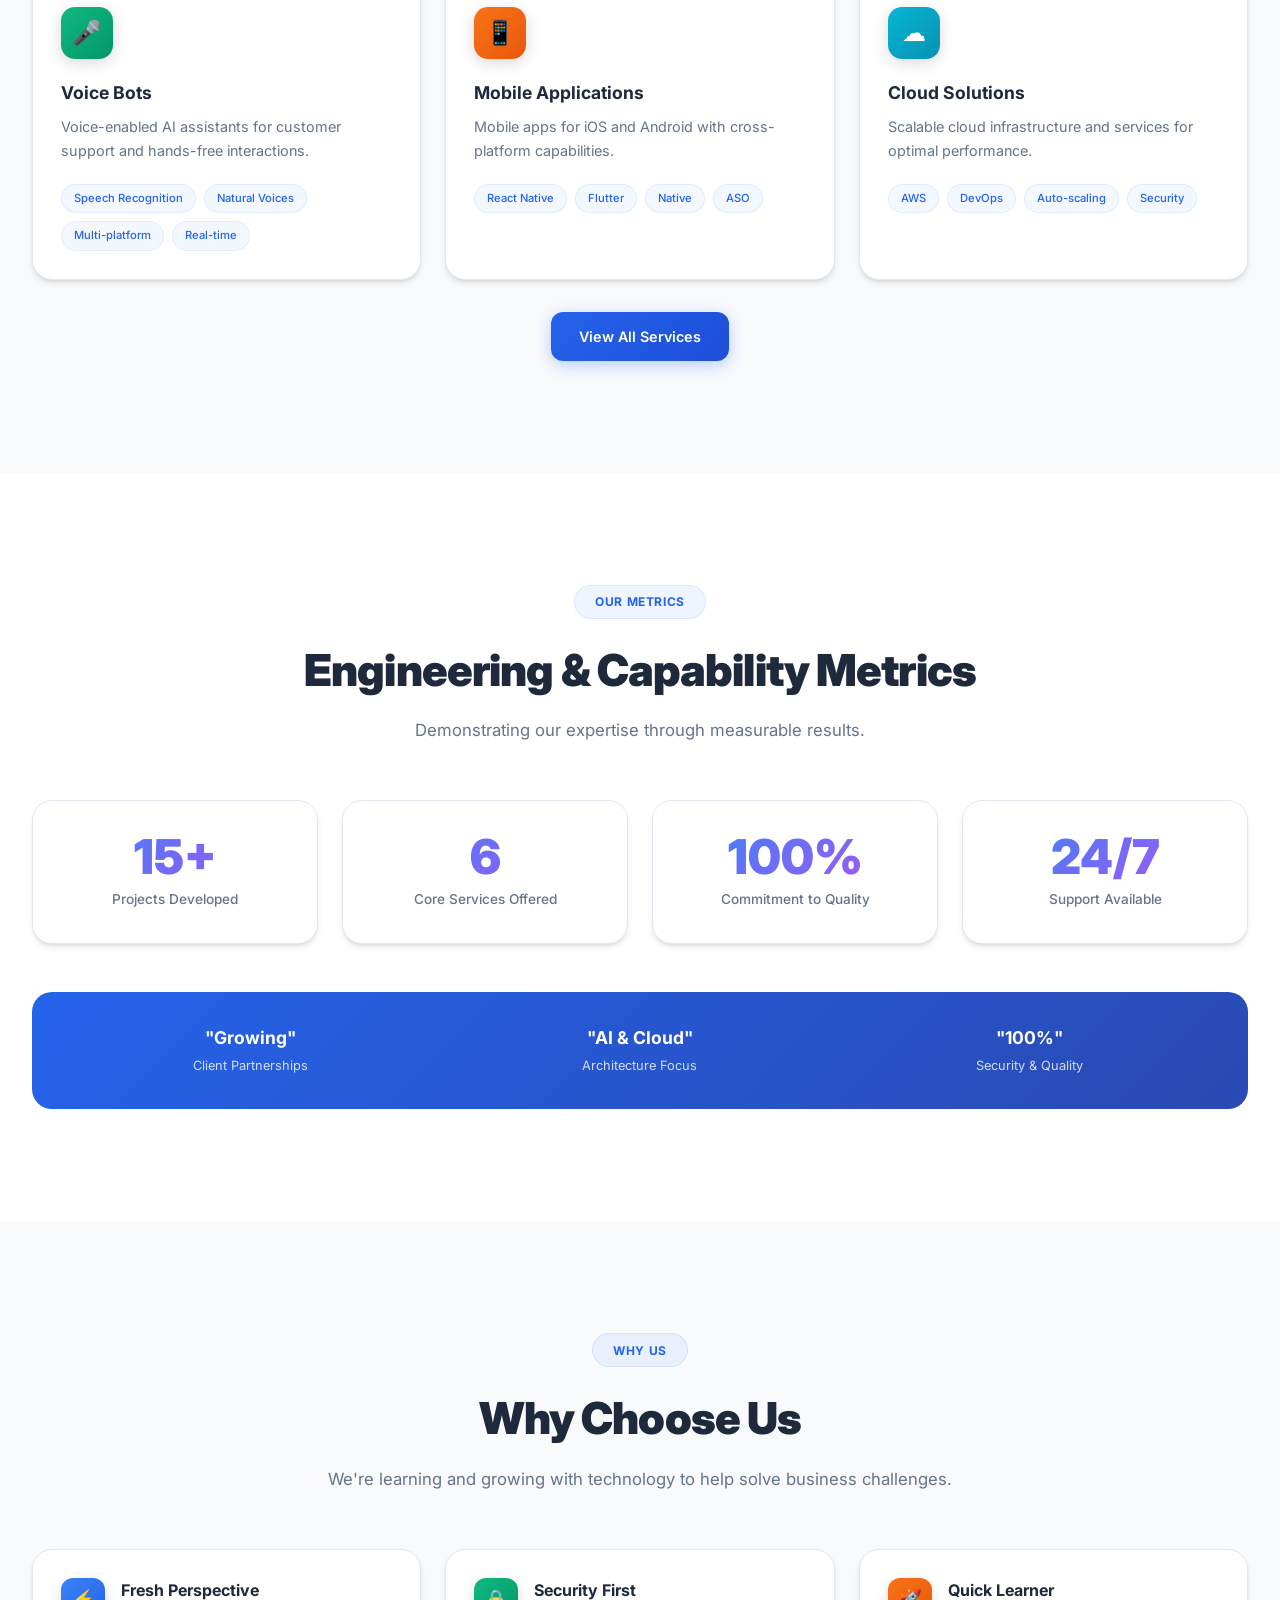
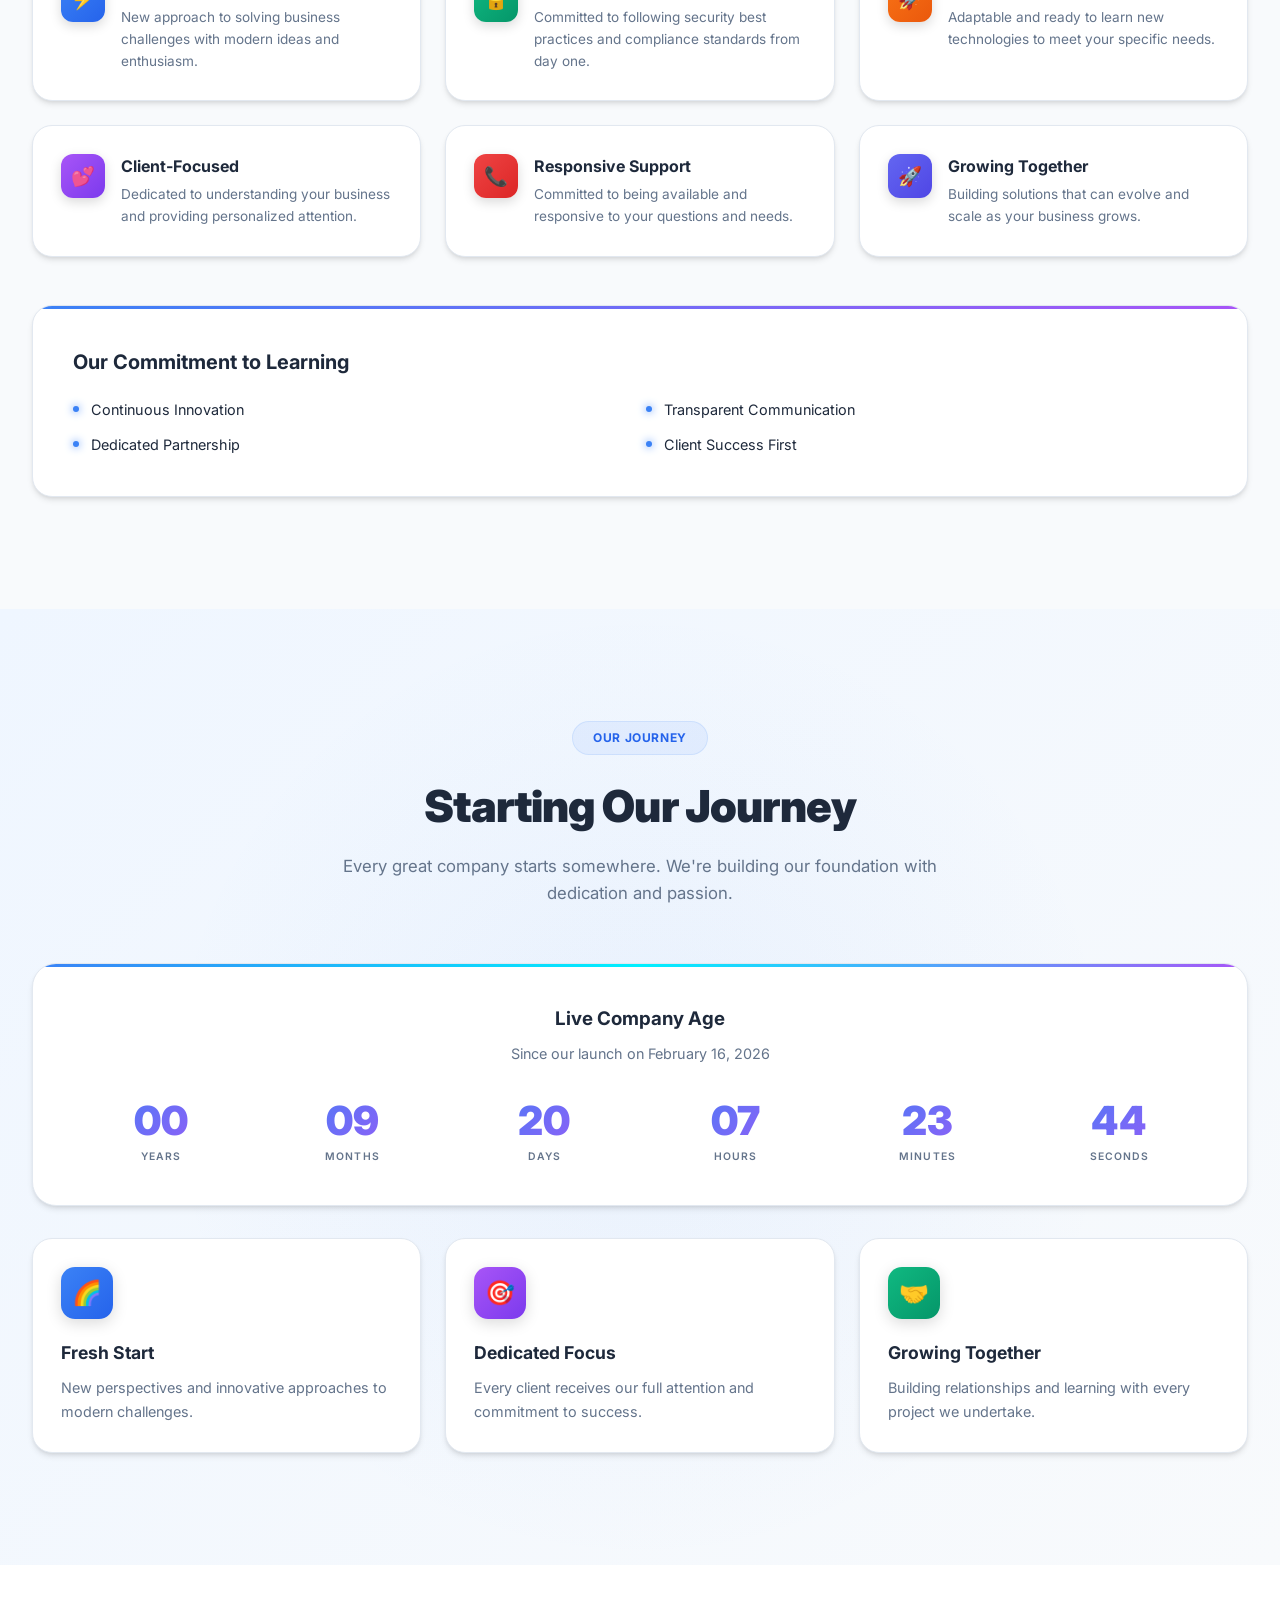
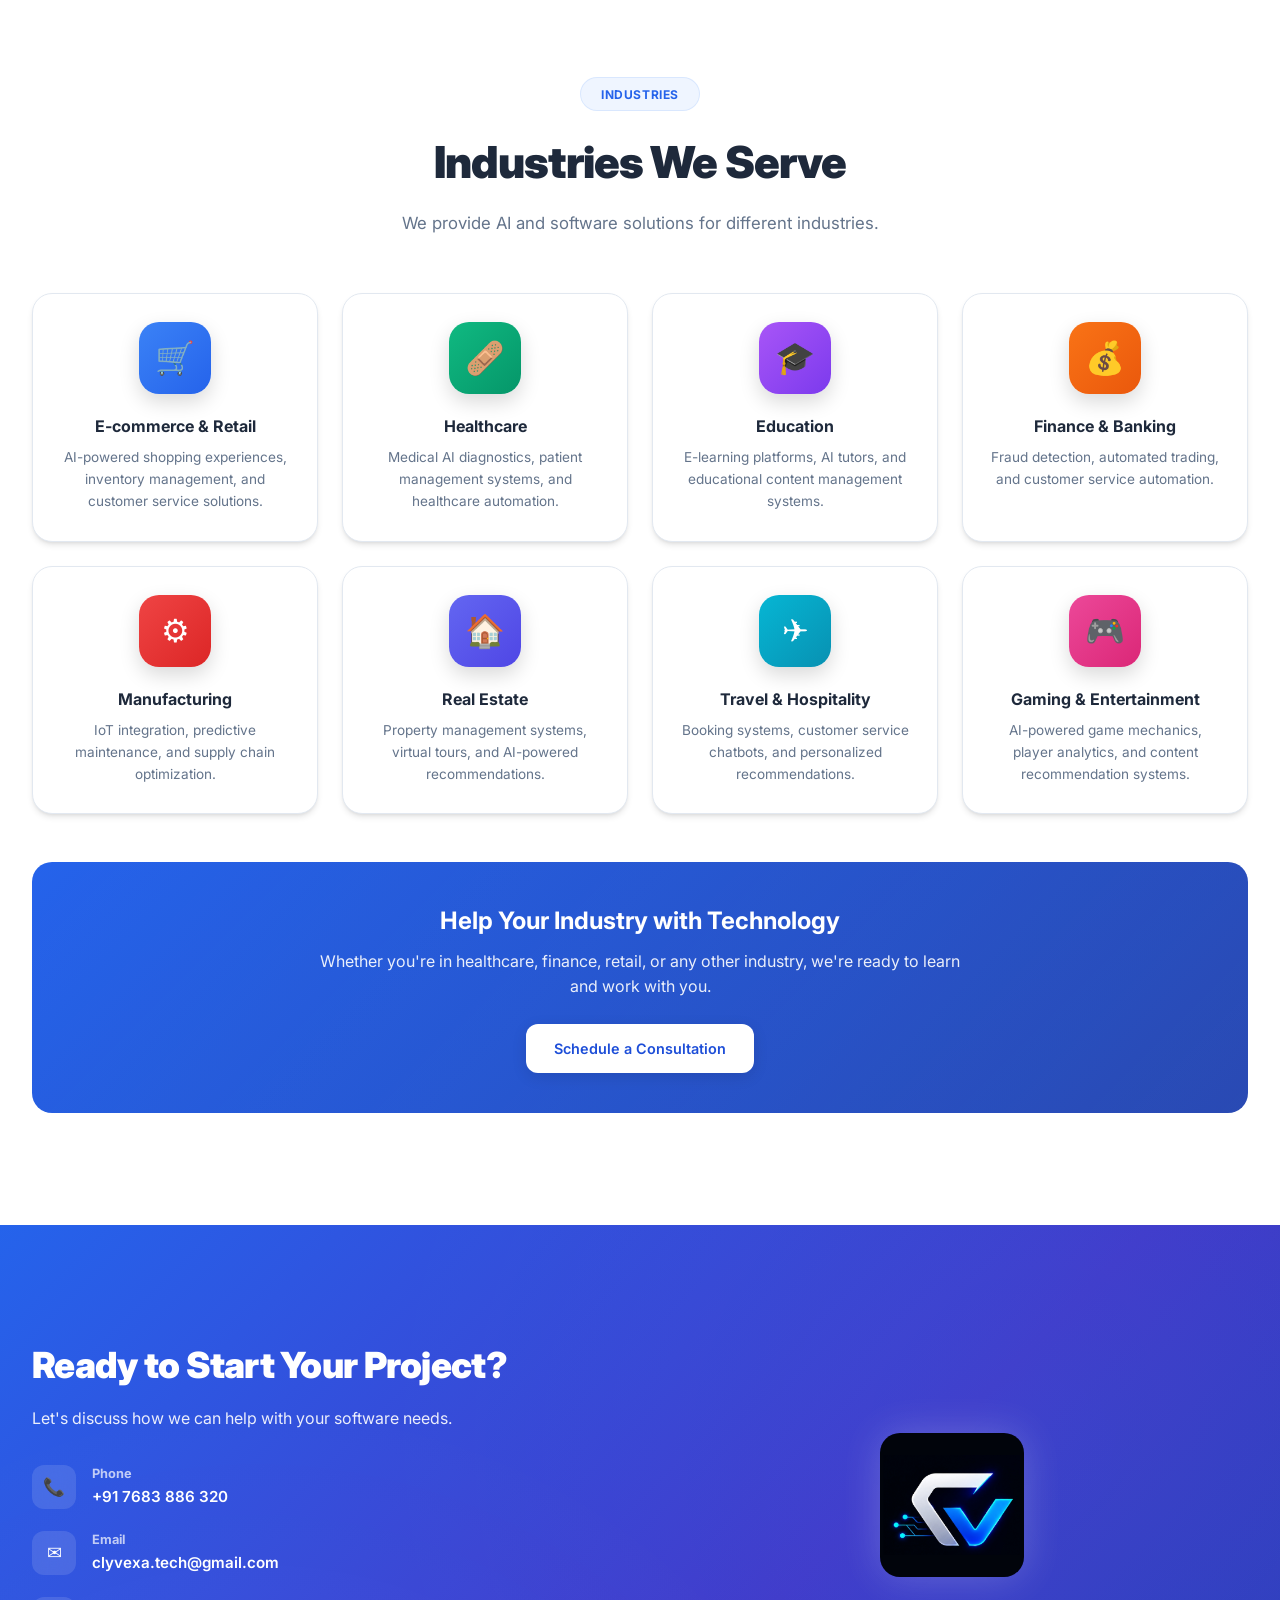
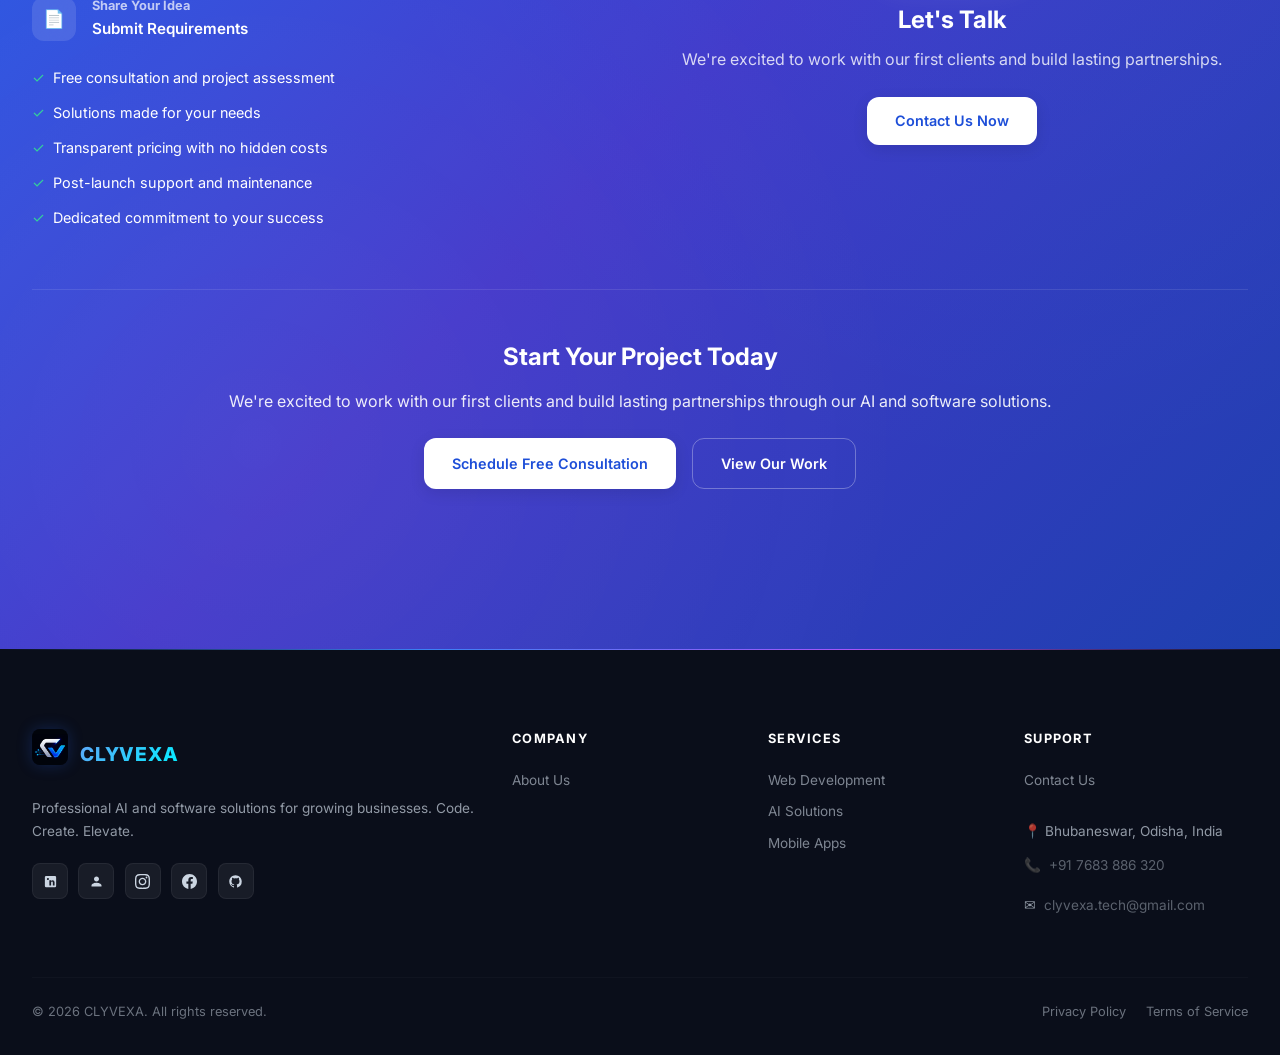
==== commit d6e5be0f: "seo: feature CLYVEXA explicitly in primary H1 heading and hero summary" ====
--- a/static-site/index.html
+++ b/static-site/index.html
@@ -196,8 +196,8 @@
         <span class="dot"></span>
         <span id="rotating-text" style="transition: opacity 0.35s, transform 0.35s;">Starting Our Journey</span>
       </div>
-      <h1>Building <span class="gradient">Solutions</span> for Modern Businesses</h1>
-      <p>We're a passionate company helping businesses with modern software solutions. We bring fresh perspectives, dedication, and a commitment to learning and growing with our clients.</p>
+      <h1>CLYVEXA: Building <span class="gradient">AI &amp; Software Solutions</span> for Modern Businesses</h1>
+      <p>CLYVEXA (clyvexa.tech) is an innovative AI and software engineering firm founded by Er. Debadattaa Jena. We empower ambitious enterprises and startups with intelligent conversational AI, autonomous agents, and high-performance modern web platforms.</p>
       <div class="hero-buttons">
         <a href="/contact" class="btn btn-primary">Get Started Today</a>
         <a href="/services" class="btn btn-outline">Our Services</a>
